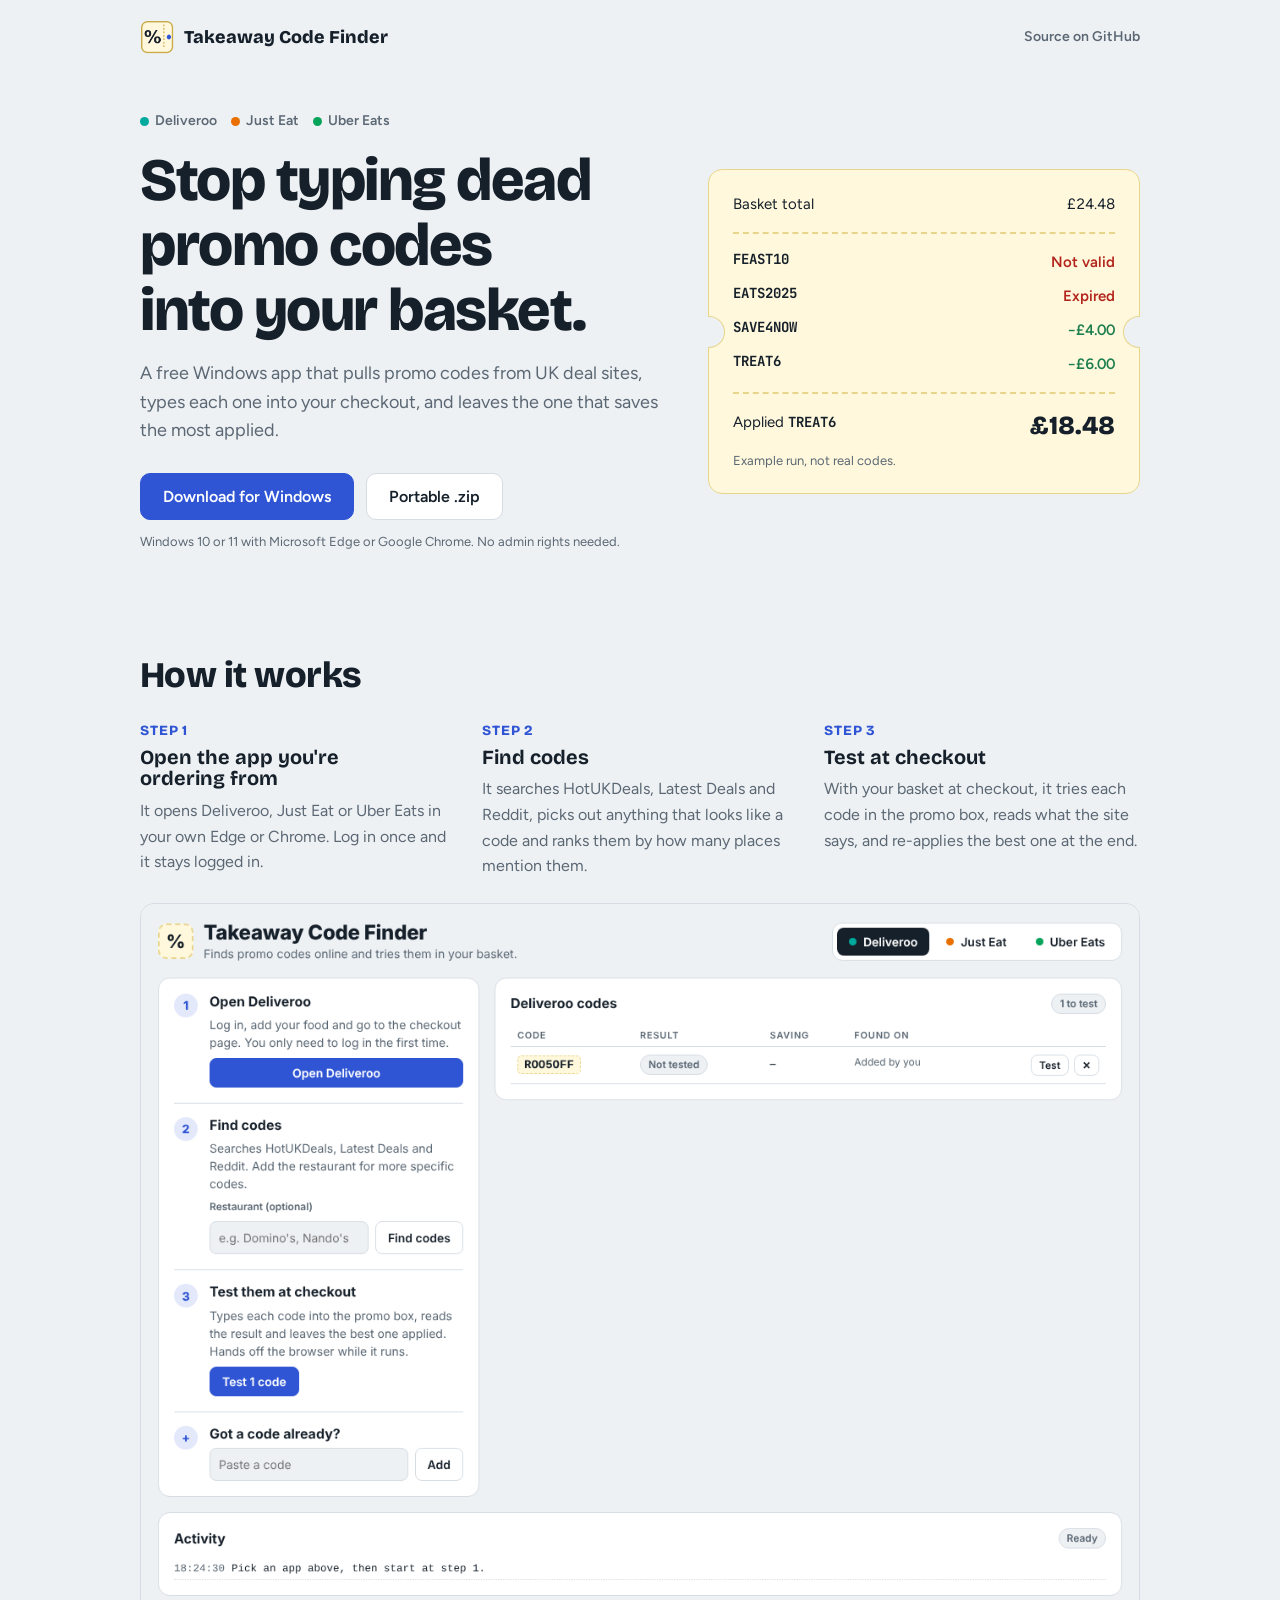
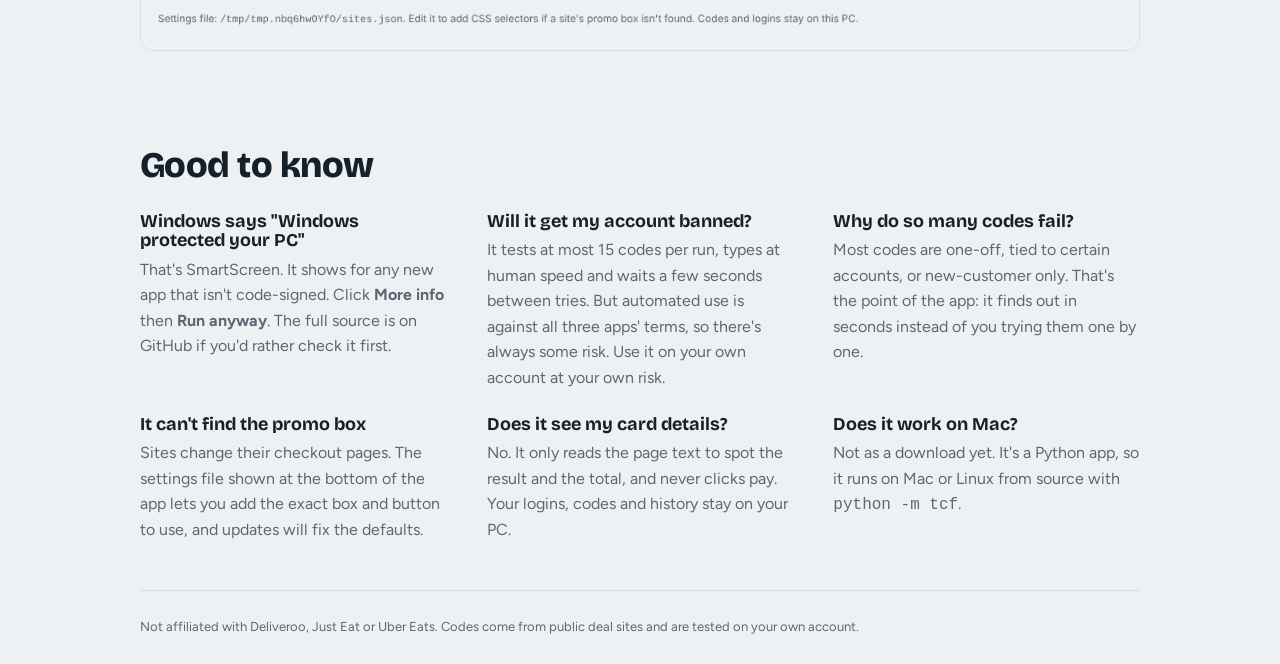
==== site/index.html @ 710a7b52 "Takeaway Code Finder: desktop app, tests, Windows packaging and download site Co-Authored-By: Claude" ====
<!doctype html>
<html lang="en-GB">
<head>
<meta charset="utf-8">
<meta name="viewport" content="width=device-width, initial-scale=1">
<title>Takeaway Code Finder</title>
<meta name="description" content="Free Windows app that finds Deliveroo, Just Eat and Uber Eats promo codes and tests them in your basket for you.">
<link rel="icon" href="icon.png">
<link rel="preconnect" href="https://fonts.googleapis.com">
<link rel="preconnect" href="https://fonts.gstatic.com" crossorigin>
<link rel="stylesheet" href="https://fonts.googleapis.com/css2?family=Bricolage+Grotesque:opsz,wght@12..96,600;12..96,800&family=Figtree:wght@400;500;600&family=JetBrains+Mono:wght@700&display=swap">
<style>
/* Layout: hero with download, the app screenshot as a "receipt", three steps, then FAQ. */
:root{
  --bg:#EEF1F4; --panel:#FFFFFF; --ink:#16202A; --muted:#5B6874; --line:#D5DCE3;
  --accent:#2F55D4; --accent-ink:#FFFFFF; --stub:#FFF8DC; --stub-edge:#E8D58C;
  --roo:#00A99D; --je:#E86F00; --ue:#06A35A; --good:#1D7F4E; --bad:#B3261E;
  --f-display:"Bricolage Grotesque",system-ui,sans-serif;
  --f-body:"Figtree",system-ui,-apple-system,"Segoe UI",sans-serif;
  --f-mono:"JetBrains Mono",Consolas,ui-monospace,monospace;
}
@media (prefers-color-scheme: dark){:root{
  --bg:#0F151B; --panel:#18212A; --ink:#E7EDF2; --muted:#9AA8B5; --line:#2C3843;
  --accent:#7F9CFF; --accent-ink:#0F151B; --stub:#2A2716; --stub-edge:#5A4F22;
  --roo:#2FD6C8; --je:#FF9A3D; --ue:#3DDC8F; --good:#5FD39A; --bad:#FF8C83; color-scheme:dark}}
*{box-sizing:border-box}
body{margin:0;background:var(--bg);color:var(--ink);font:16px/1.6 var(--f-body)}
.wrap{max-width:1040px;margin:0 auto;padding-inline:20px}
h1,h2,h3{font-family:var(--f-display);line-height:1.08;margin:0;text-wrap:balance}
p{margin:0}
nav{display:flex;align-items:center;justify-content:space-between;padding-block:20px}
.brand{display:flex;align-items:center;gap:10px;font:800 18px var(--f-display)}
.brand img{width:34px;height:34px}
nav a{color:var(--muted);text-decoration:none;font-weight:600;font-size:14px}
.hero{display:grid;grid-template-columns:1.1fr .9fr;gap:40px;align-items:center;padding-block:36px 56px}
@media (max-width:820px){.hero{grid-template-columns:1fr}}
.apps{display:flex;gap:14px;flex-wrap:wrap;font-weight:600;font-size:14px;color:var(--muted);margin-bottom:16px}
.apps span{display:flex;align-items:center;gap:6px}
.dot{width:9px;height:9px;border-radius:50%}
h1{font-size:clamp(36px,6vw,60px);font-weight:800;letter-spacing:-.025em}
.lede{font-size:18px;color:var(--muted);max-width:52ch;margin-top:16px}
.cta{display:flex;gap:12px;flex-wrap:wrap;margin-top:28px;align-items:center}
.btn{display:inline-flex;align-items:center;gap:10px;font:600 16px var(--f-body);padding:13px 22px;border-radius:10px;text-decoration:none;border:1px solid var(--line);color:var(--ink);background:var(--panel)}
.btn.primary{background:var(--accent);border-color:var(--accent);color:var(--accent-ink)}
.btn:focus-visible{outline:2px solid var(--accent);outline-offset:3px}
.small{font-size:13px;color:var(--muted)}
.ticket{position:relative;background:var(--stub);border:1px solid var(--stub-edge);border-radius:14px;padding:22px 24px;display:flex;flex-direction:column;gap:10px;font-variant-numeric:tabular-nums}
.ticket::before,.ticket::after{content:"";position:absolute;left:-1px;width:16px;height:30px;background:var(--bg);border:1px solid var(--stub-edge);border-left:0;border-radius:0 30px 30px 0;top:calc(50% - 15px)}
.ticket::after{left:auto;right:-1px;border:1px solid var(--stub-edge);border-right:0;border-radius:30px 0 0 30px}
.line{display:flex;justify-content:space-between;gap:12px;font-size:15px}
.line code{font:700 14px var(--f-mono)}
.ok{color:var(--good);font-weight:600} .no{color:var(--bad);font-weight:600}
.rule{border-top:2px dashed var(--stub-edge);margin-block:6px}
.big{font:800 26px var(--f-display)}
section{padding-block:48px}
h2{font-size:clamp(26px,4vw,36px);font-weight:800;letter-spacing:-.015em}
.shot{margin-top:24px;border-radius:14px;border:1px solid var(--line);overflow:hidden;background:var(--panel)}
.shot img{display:block;width:100%;height:auto}
.steps{display:grid;grid-template-columns:repeat(auto-fit,minmax(240px,1fr));gap:26px;margin-top:26px}
.step{display:flex;flex-direction:column;gap:8px;min-width:0}
.step b{font:800 14px var(--f-display);color:var(--accent);letter-spacing:.06em;text-transform:uppercase}
.step h3{font-size:20px}
.step p{color:var(--muted)}
.faq{display:grid;grid-template-columns:repeat(auto-fit,minmax(300px,1fr));gap:24px 40px;margin-top:26px}
.faq h3{font-size:18px;margin-bottom:6px}
.faq p{color:var(--muted);max-width:60ch}
footer{border-top:1px solid var(--line);padding-block:26px;color:var(--muted);font-size:13px}
</style>
</head>
<body>
<div class="wrap">
  <nav>
    <div class="brand"><img src="icon.png" alt="">Takeaway Code Finder</div>
    <a href="https://github.com/__REPO__">Source on GitHub</a>
  </nav>

  <header class="hero">
    <div>
      <div class="apps">
        <span><i class="dot" style="background:var(--roo)"></i>Deliveroo</span>
        <span><i class="dot" style="background:var(--je)"></i>Just Eat</span>
        <span><i class="dot" style="background:var(--ue)"></i>Uber Eats</span>
      </div>
      <h1>Stop typing dead promo codes into your basket.</h1>
      <p class="lede">A free Windows app that pulls promo codes from UK deal sites, types each one into your checkout, and leaves the one that saves the most applied.</p>
      <div class="cta">
        <a class="btn primary" href="https://github.com/__REPO__/releases/latest/download/TakeawayCodeFinder-Setup.exe">Download for Windows</a>
        <a class="btn" href="https://github.com/__REPO__/releases/latest/download/TakeawayCodeFinder-portable.zip">Portable .zip</a>
      </div>
      <p class="small" style="margin-top:12px">Windows 10 or 11 with Microsoft Edge or Google Chrome. No admin rights needed.</p>
    </div>
    <div class="ticket" aria-label="Example test run">
      <div class="line"><span>Basket total</span><span>£24.48</span></div>
      <div class="rule"></div>
      <div class="line"><code>FEAST10</code><span class="no">Not valid</span></div>
      <div class="line"><code>EATS2025</code><span class="no">Expired</span></div>
      <div class="line"><code>SAVE4NOW</code><span class="ok">−£4.00</span></div>
      <div class="line"><code>TREAT6</code><span class="ok">−£6.00</span></div>
      <div class="rule"></div>
      <div class="line"><span>Applied <code>TREAT6</code></span><span class="big">£18.48</span></div>
      <p class="small">Example run, not real codes.</p>
    </div>
  </header>

  <section>
    <h2>How it works</h2>
    <div class="steps">
      <div class="step"><b>Step 1</b><h3>Open the app you're ordering from</h3><p>It opens Deliveroo, Just Eat or Uber Eats in your own Edge or Chrome. Log in once and it stays logged in.</p></div>
      <div class="step"><b>Step 2</b><h3>Find codes</h3><p>It searches HotUKDeals, Latest Deals and Reddit, picks out anything that looks like a code and ranks them by how many places mention them.</p></div>
      <div class="step"><b>Step 3</b><h3>Test at checkout</h3><p>With your basket at checkout, it tries each code in the promo box, reads what the site says, and re-applies the best one at the end.</p></div>
    </div>
    <div class="shot"><img src="screenshot.png" alt="Takeaway Code Finder window showing the three steps and a list of codes" width="1180" height="882"></div>
  </section>

  <section>
    <h2>Good to know</h2>
    <div class="faq">
      <div><h3>Windows says "Windows protected your PC"</h3><p>That's SmartScreen. It shows for any new app that isn't code-signed. Click <b>More info</b> then <b>Run anyway</b>. The full source is on GitHub if you'd rather check it first.</p></div>
      <div><h3>Will it get my account banned?</h3><p>It tests at most 15 codes per run, types at human speed and waits a few seconds between tries. But automated use is against all three apps' terms, so there's always some risk. Use it on your own account at your own risk.</p></div>
      <div><h3>Why do so many codes fail?</h3><p>Most codes are one-off, tied to certain accounts, or new-customer only. That's the point of the app: it finds out in seconds instead of you trying them one by one.</p></div>
      <div><h3>It can't find the promo box</h3><p>Sites change their checkout pages. The settings file shown at the bottom of the app lets you add the exact box and button to use, and updates will fix the defaults.</p></div>
      <div><h3>Does it see my card details?</h3><p>No. It only reads the page text to spot the result and the total, and never clicks pay. Your logins, codes and history stay on your PC.</p></div>
      <div><h3>Does it work on Mac?</h3><p>Not as a download yet. It's a Python app, so it runs on Mac or Linux from source with <code>python -m tcf</code>.</p></div>
    </div>
  </section>

  <footer>Not affiliated with Deliveroo, Just Eat or Uber Eats. Codes come from public deal sites and are tested on your own account.</footer>
</div>
</body>
</html>
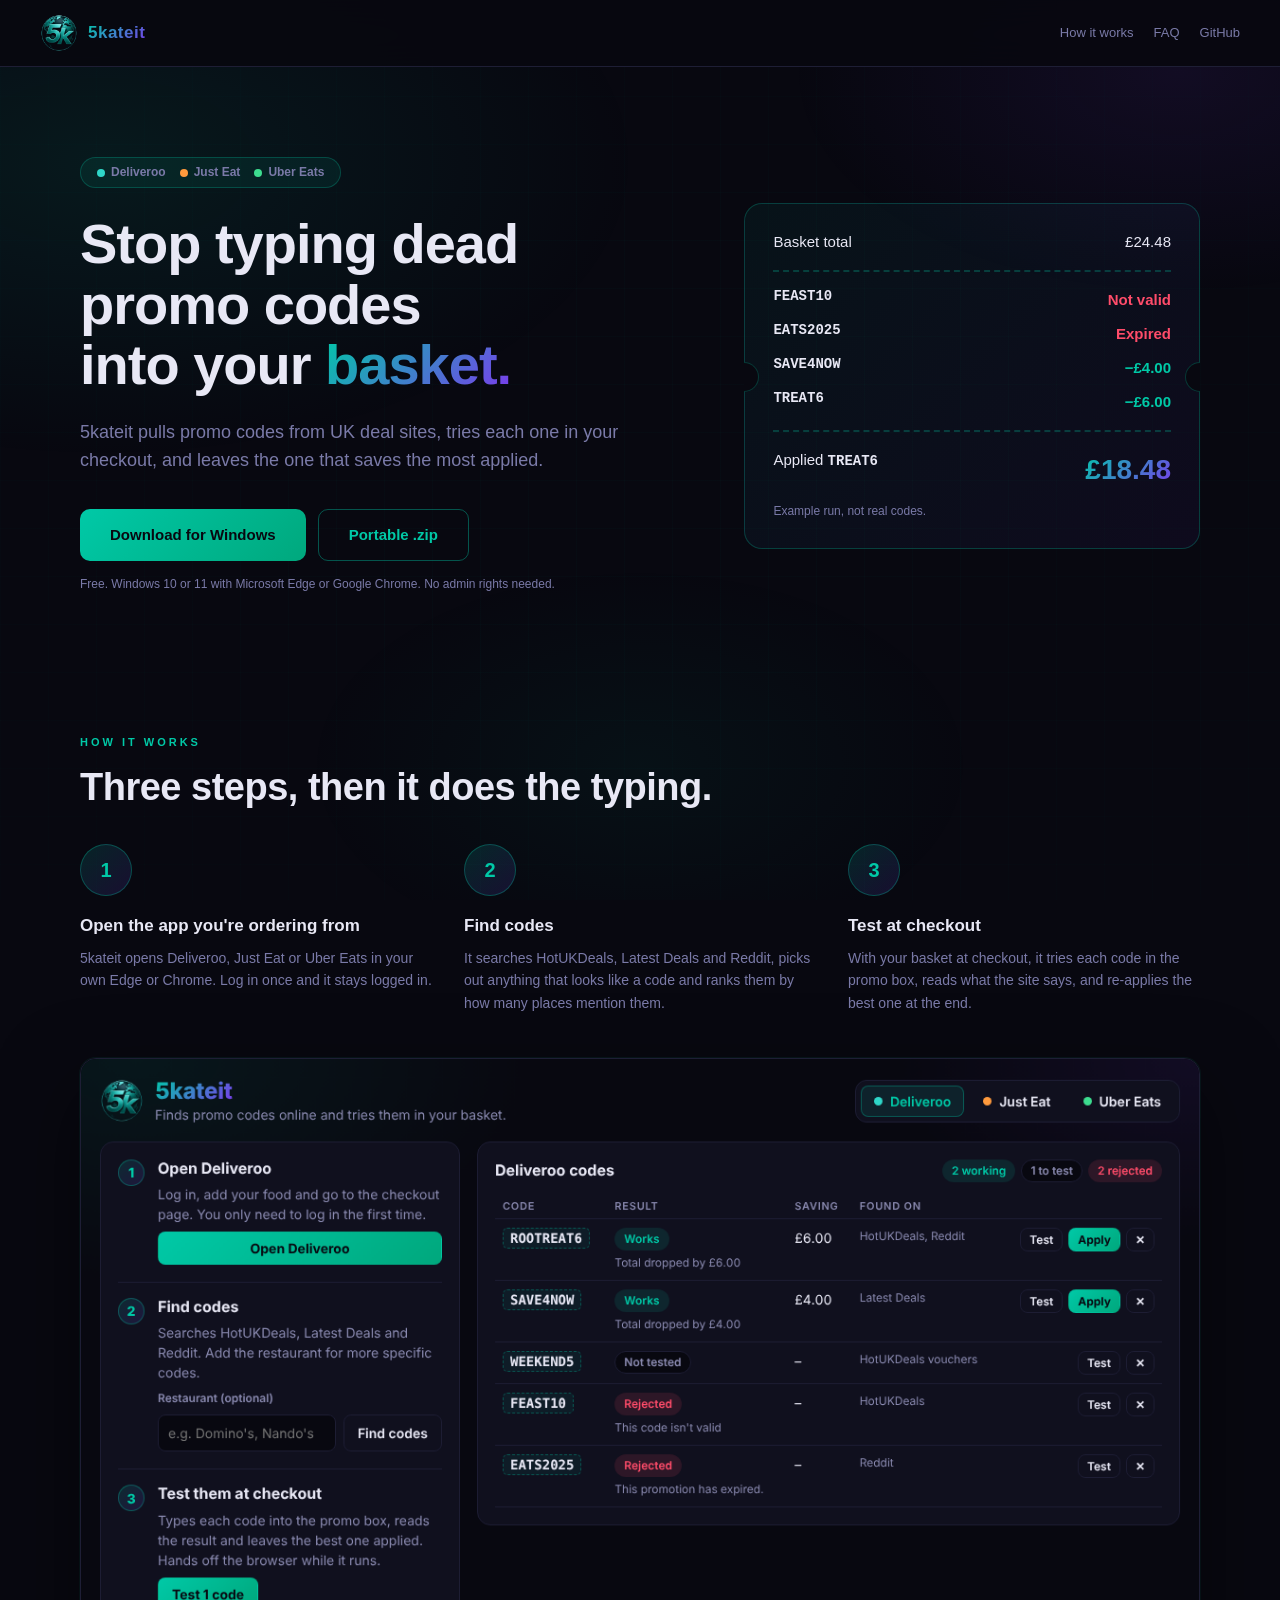
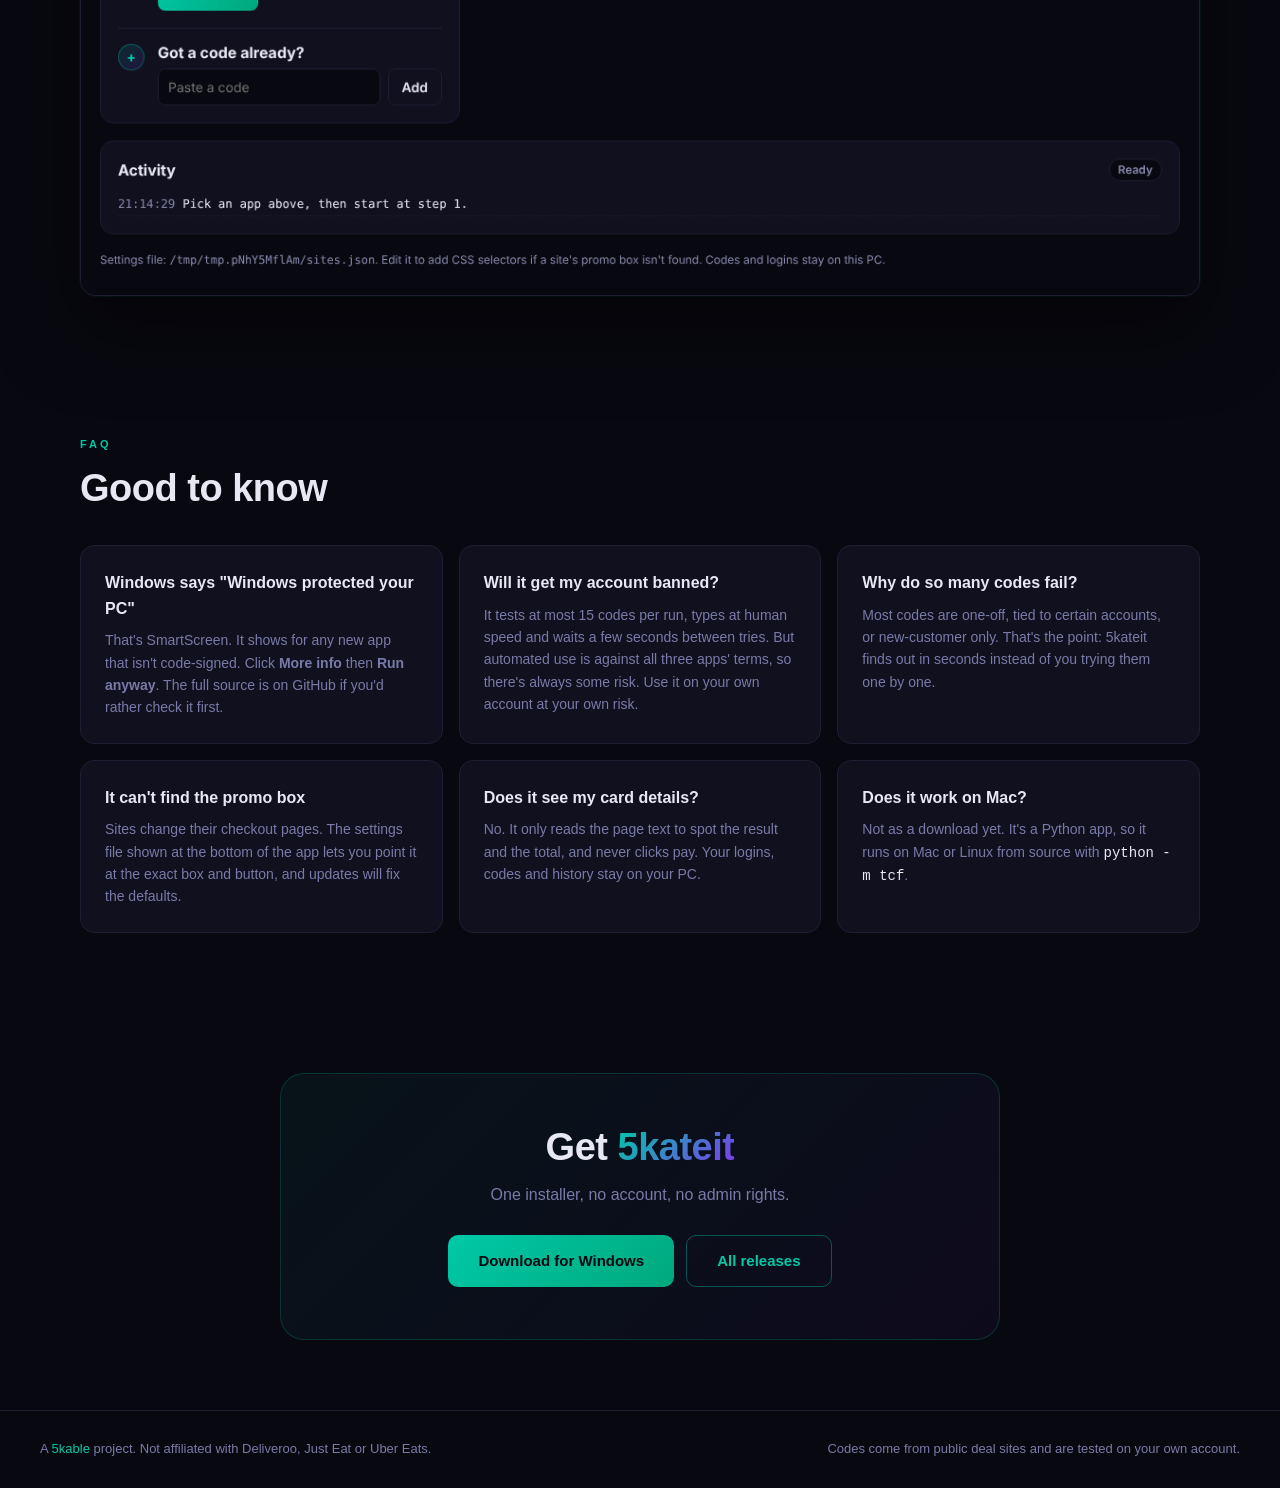
==== commit e4914664: "Rebrand to 5kateit with 5kable branding Rename the app, installer, release files and data folder to " ====
--- a/site/index.html
+++ b/site/index.html
@@ -1,130 +1,188 @@
-<!doctype html>
+<!DOCTYPE html>
 <html lang="en-GB">
 <head>
-<meta charset="utf-8">
-<meta name="viewport" content="width=device-width, initial-scale=1">
-<title>Takeaway Code Finder</title>
-<meta name="description" content="Free Windows app that finds Deliveroo, Just Eat and Uber Eats promo codes and tests them in your basket for you.">
-<link rel="icon" href="icon.png">
-<link rel="preconnect" href="https://fonts.googleapis.com">
-<link rel="preconnect" href="https://fonts.gstatic.com" crossorigin>
-<link rel="stylesheet" href="https://fonts.googleapis.com/css2?family=Bricolage+Grotesque:opsz,wght@12..96,600;12..96,800&family=Figtree:wght@400;500;600&family=JetBrains+Mono:wght@700&display=swap">
+<meta charset="UTF-8">
+<meta name="viewport" content="width=device-width, initial-scale=1.0">
+<title>5kateit</title>
+<meta name="description" content="5kateit: free Windows app that finds Deliveroo, Just Eat and Uber Eats promo codes and tests them in your basket for you.">
+<meta property="og:title" content="5kateit">
+<meta property="og:description" content="Finds Deliveroo, Just Eat and Uber Eats promo codes and tests them at checkout for you.">
+<meta property="og:image" content="apple-touch-icon.png">
+<link rel="icon" type="image/png" sizes="32x32" href="favicon-32x32.png">
+<link rel="apple-touch-icon" href="apple-touch-icon.png">
 <style>
-/* Layout: hero with download, the app screenshot as a "receipt", three steps, then FAQ. */
-:root{
-  --bg:#EEF1F4; --panel:#FFFFFF; --ink:#16202A; --muted:#5B6874; --line:#D5DCE3;
-  --accent:#2F55D4; --accent-ink:#FFFFFF; --stub:#FFF8DC; --stub-edge:#E8D58C;
-  --roo:#00A99D; --je:#E86F00; --ue:#06A35A; --good:#1D7F4E; --bad:#B3261E;
-  --f-display:"Bricolage Grotesque",system-ui,sans-serif;
-  --f-body:"Figtree",system-ui,-apple-system,"Segoe UI",sans-serif;
-  --f-mono:"JetBrains Mono",Consolas,ui-monospace,monospace;
+/* 5kable brand tokens, matching 5kable.net */
+:root {
+  --bg:#080810; --bg2:#0d0d18; --card:#10101e; --card2:#14142a; --border:#1e1e35;
+  --teal:#00c9a7; --teal2:#00a87d; --purple:#7c3aed;
+  --text:#e8e8f5; --muted:#7a7aa8; --red:#ff4c6a; --gold:#f0a500;
+  --roo:#2FD6C8; --je:#FF9A3D; --ue:#3DDC8F;
+  color-scheme:dark;
 }
-@media (prefers-color-scheme: dark){:root{
-  --bg:#0F151B; --panel:#18212A; --ink:#E7EDF2; --muted:#9AA8B5; --line:#2C3843;
-  --accent:#7F9CFF; --accent-ink:#0F151B; --stub:#2A2716; --stub-edge:#5A4F22;
-  --roo:#2FD6C8; --je:#FF9A3D; --ue:#3DDC8F; --good:#5FD39A; --bad:#FF8C83; color-scheme:dark}}
-*{box-sizing:border-box}
-body{margin:0;background:var(--bg);color:var(--ink);font:16px/1.6 var(--f-body)}
-.wrap{max-width:1040px;margin:0 auto;padding-inline:20px}
-h1,h2,h3{font-family:var(--f-display);line-height:1.08;margin:0;text-wrap:balance}
-p{margin:0}
-nav{display:flex;align-items:center;justify-content:space-between;padding-block:20px}
-.brand{display:flex;align-items:center;gap:10px;font:800 18px var(--f-display)}
-.brand img{width:34px;height:34px}
-nav a{color:var(--muted);text-decoration:none;font-weight:600;font-size:14px}
-.hero{display:grid;grid-template-columns:1.1fr .9fr;gap:40px;align-items:center;padding-block:36px 56px}
-@media (max-width:820px){.hero{grid-template-columns:1fr}}
-.apps{display:flex;gap:14px;flex-wrap:wrap;font-weight:600;font-size:14px;color:var(--muted);margin-bottom:16px}
-.apps span{display:flex;align-items:center;gap:6px}
-.dot{width:9px;height:9px;border-radius:50%}
-h1{font-size:clamp(36px,6vw,60px);font-weight:800;letter-spacing:-.025em}
-.lede{font-size:18px;color:var(--muted);max-width:52ch;margin-top:16px}
-.cta{display:flex;gap:12px;flex-wrap:wrap;margin-top:28px;align-items:center}
-.btn{display:inline-flex;align-items:center;gap:10px;font:600 16px var(--f-body);padding:13px 22px;border-radius:10px;text-decoration:none;border:1px solid var(--line);color:var(--ink);background:var(--panel)}
-.btn.primary{background:var(--accent);border-color:var(--accent);color:var(--accent-ink)}
-.btn:focus-visible{outline:2px solid var(--accent);outline-offset:3px}
-.small{font-size:13px;color:var(--muted)}
-.ticket{position:relative;background:var(--stub);border:1px solid var(--stub-edge);border-radius:14px;padding:22px 24px;display:flex;flex-direction:column;gap:10px;font-variant-numeric:tabular-nums}
-.ticket::before,.ticket::after{content:"";position:absolute;left:-1px;width:16px;height:30px;background:var(--bg);border:1px solid var(--stub-edge);border-left:0;border-radius:0 30px 30px 0;top:calc(50% - 15px)}
-.ticket::after{left:auto;right:-1px;border:1px solid var(--stub-edge);border-right:0;border-radius:30px 0 0 30px}
-.line{display:flex;justify-content:space-between;gap:12px;font-size:15px}
-.line code{font:700 14px var(--f-mono)}
-.ok{color:var(--good);font-weight:600} .no{color:var(--bad);font-weight:600}
-.rule{border-top:2px dashed var(--stub-edge);margin-block:6px}
-.big{font:800 26px var(--f-display)}
-section{padding-block:48px}
-h2{font-size:clamp(26px,4vw,36px);font-weight:800;letter-spacing:-.015em}
-.shot{margin-top:24px;border-radius:14px;border:1px solid var(--line);overflow:hidden;background:var(--panel)}
-.shot img{display:block;width:100%;height:auto}
-.steps{display:grid;grid-template-columns:repeat(auto-fit,minmax(240px,1fr));gap:26px;margin-top:26px}
-.step{display:flex;flex-direction:column;gap:8px;min-width:0}
-.step b{font:800 14px var(--f-display);color:var(--accent);letter-spacing:.06em;text-transform:uppercase}
-.step h3{font-size:20px}
-.step p{color:var(--muted)}
-.faq{display:grid;grid-template-columns:repeat(auto-fit,minmax(300px,1fr));gap:24px 40px;margin-top:26px}
-.faq h3{font-size:18px;margin-bottom:6px}
-.faq p{color:var(--muted);max-width:60ch}
-footer{border-top:1px solid var(--line);padding-block:26px;color:var(--muted);font-size:13px}
+* { box-sizing:border-box; margin:0; padding:0; }
+body { background:var(--bg); color:var(--text); font-family:'Segoe UI',Arial,sans-serif; line-height:1.6; overflow-x:hidden; }
+body::before {
+  content:''; position:fixed; inset:0; pointer-events:none; z-index:0;
+  background:
+    radial-gradient(ellipse 70% 55% at 8% 18%, rgba(0,201,167,0.09) 0%, transparent 60%),
+    radial-gradient(ellipse 55% 45% at 92% 8%, rgba(124,58,237,0.09) 0%, transparent 55%),
+    radial-gradient(ellipse 45% 38% at 50% 85%, rgba(0,168,125,0.06) 0%, transparent 58%);
+}
+body::after {
+  content:''; position:fixed; inset:0; pointer-events:none; z-index:0;
+  background-image:linear-gradient(rgba(0,201,167,0.025) 1px, transparent 1px), linear-gradient(90deg, rgba(0,201,167,0.025) 1px, transparent 1px);
+  background-size:48px 48px;
+  mask-image:radial-gradient(ellipse 110% 110% at 50% 50%, black 20%, transparent 100%);
+}
+.grad { background:linear-gradient(135deg,#00c9a7,#7c3aed); -webkit-background-clip:text; background-clip:text; -webkit-text-fill-color:transparent; }
+
+nav { display:flex; align-items:center; justify-content:space-between; gap:16px; padding:14px 40px; border-bottom:1px solid var(--border); position:sticky; top:0; z-index:100; background:rgba(8,8,16,0.92); backdrop-filter:blur(20px); }
+.nav-logo { display:flex; align-items:center; gap:10px; color:var(--text); font-size:17px; font-weight:700; letter-spacing:0.5px; text-decoration:none; }
+.nav-logo img { width:38px; height:38px; object-fit:contain; }
+.nav-links { display:flex; gap:20px; align-items:center; }
+.nav-links a { color:var(--muted); text-decoration:none; font-size:13px; font-weight:500; transition:color .2s; }
+.nav-links a:hover { color:var(--text); }
+
+.btn { display:inline-flex; align-items:center; gap:10px; padding:13px 30px; border-radius:10px; font-size:15px; font-weight:700; text-decoration:none; transition:all .2s; }
+.btn-primary { background:linear-gradient(135deg,#00c9a7,#00a87d); color:#080810; }
+.btn-primary:hover { transform:translateY(-2px); box-shadow:0 12px 32px rgba(0,201,167,0.35); }
+.btn-outline { background:transparent; border:1px solid rgba(0,201,167,0.4); color:var(--teal); }
+.btn-outline:hover { background:var(--teal); color:#080810; }
+a:focus-visible { outline:2px solid var(--teal); outline-offset:3px; }
+
+.hero { display:grid; grid-template-columns:1.15fr .85fr; gap:48px; align-items:center; max-width:1200px; margin:0 auto; padding:90px 40px 70px; position:relative; z-index:1; }
+.hero-badge { display:inline-flex; align-items:center; gap:14px; flex-wrap:wrap; background:rgba(0,201,167,0.08); border:1px solid rgba(0,201,167,0.25); padding:5px 16px; border-radius:20px; font-size:12px; font-weight:600; color:var(--muted); margin-bottom:26px; }
+.hero-badge span { display:inline-flex; align-items:center; gap:6px; }
+.dot { width:8px; height:8px; border-radius:50%; display:inline-block; }
+.hero h1 { font-size:56px; font-weight:800; line-height:1.08; letter-spacing:-1px; margin-bottom:22px; text-wrap:balance; }
+.hero p.lede { font-size:18px; color:var(--muted); max-width:560px; margin-bottom:34px; }
+.hero-btns { display:flex; gap:12px; flex-wrap:wrap; }
+.note { font-size:12px; color:var(--muted); margin-top:14px; }
+
+.receipt { background:linear-gradient(135deg,rgba(0,201,167,0.06),rgba(124,58,237,0.06)); border:1px solid rgba(0,201,167,0.25); border-radius:18px; padding:26px 28px; display:flex; flex-direction:column; gap:10px; font-variant-numeric:tabular-nums; position:relative; }
+.receipt::before, .receipt::after { content:''; position:absolute; top:calc(50% - 14px); width:14px; height:28px; background:var(--bg); border:1px solid rgba(0,201,167,0.25); }
+.receipt::before { left:-1px; border-left:0; border-radius:0 28px 28px 0; }
+.receipt::after { right:-1px; border-right:0; border-radius:28px 0 0 28px; }
+.r-line { display:flex; justify-content:space-between; gap:12px; font-size:15px; }
+.r-line code { font:700 14px Consolas,'Cascadia Mono',monospace; color:var(--text); }
+.ok { color:var(--teal); font-weight:700; } .no { color:var(--red); font-weight:600; }
+.r-rule { border-top:2px dashed rgba(0,201,167,0.25); margin:6px 0; }
+.r-total { font-size:28px; font-weight:800; }
+.r-caption { font-size:12px; color:var(--muted); }
+
+.section { max-width:1200px; margin:0 auto; padding:70px 40px; position:relative; z-index:1; }
+.section-label { color:var(--teal); font-size:11px; font-weight:700; letter-spacing:3px; text-transform:uppercase; margin-bottom:14px; display:block; }
+.section h2 { font-size:38px; font-weight:800; letter-spacing:-0.5px; line-height:1.15; margin-bottom:34px; }
+.steps { display:grid; grid-template-columns:repeat(auto-fit,minmax(240px,1fr)); gap:32px; }
+.step-num { width:52px; height:52px; border-radius:50%; background:linear-gradient(135deg,rgba(0,201,167,0.15),rgba(124,58,237,0.15)); border:1px solid rgba(0,201,167,0.3); display:flex; align-items:center; justify-content:center; font-size:20px; font-weight:800; color:var(--teal); margin-bottom:16px; }
+.step h3 { font-size:17px; font-weight:700; margin-bottom:8px; }
+.step p { font-size:14px; color:var(--muted); }
+.shot { margin-top:44px; border-radius:16px; border:1px solid var(--border); overflow:hidden; box-shadow:0 30px 80px rgba(0,0,0,0.5), 0 0 0 1px rgba(0,201,167,0.08); }
+.shot img { display:block; width:100%; height:auto; }
+
+.faq { display:grid; grid-template-columns:repeat(auto-fit,minmax(320px,1fr)); gap:16px; }
+.faq-item { background:var(--card); border:1px solid var(--border); border-radius:14px; padding:24px; transition:border-color .2s; }
+.faq-item:hover { border-color:rgba(0,201,167,0.3); }
+.faq-item h3 { font-size:16px; font-weight:700; margin-bottom:8px; }
+.faq-item p { font-size:14px; color:var(--muted); }
+.faq-item code { font-family:Consolas,monospace; color:var(--text); }
+
+.download-box { background:linear-gradient(135deg,rgba(0,201,167,0.06),rgba(124,58,237,0.06)); border:1px solid rgba(0,201,167,0.2); border-radius:24px; padding:52px 40px; max-width:720px; margin:0 auto; text-align:center; }
+.download-box h2 { margin-bottom:12px; }
+.download-box p { color:var(--muted); margin-bottom:28px; }
+.download-box .hero-btns { justify-content:center; }
+
+footer { border-top:1px solid var(--border); padding:28px 40px; color:var(--muted); font-size:13px; position:relative; z-index:1; display:flex; justify-content:space-between; gap:16px; flex-wrap:wrap; }
+footer a { color:var(--teal); text-decoration:none; }
+
+@media (max-width:860px) {
+  nav { padding:12px 16px; }
+  .hero { grid-template-columns:1fr; padding:56px 16px 40px; gap:36px; }
+  .hero h1 { font-size:40px; }
+  .section { padding:50px 16px; }
+  .section h2 { font-size:30px; }
+  .download-box { padding:36px 20px; }
+  footer { padding:24px 16px; }
+}
+@media (prefers-reduced-motion:reduce) { * { transition:none !important; } }
 </style>
 </head>
 <body>
-<div class="wrap">
-  <nav>
-    <div class="brand"><img src="icon.png" alt="">Takeaway Code Finder</div>
-    <a href="https://github.com/__REPO__">Source on GitHub</a>
-  </nav>
+<nav>
+  <a class="nav-logo" href="./"><img src="logo.png" alt=""><span class="grad">5kateit</span></a>
+  <div class="nav-links">
+    <a href="#how">How it works</a>
+    <a href="#faq">FAQ</a>
+    <a href="https://github.com/__REPO__">GitHub</a>
+  </div>
+</nav>
 
-  <header class="hero">
-    <div>
-      <div class="apps">
-        <span><i class="dot" style="background:var(--roo)"></i>Deliveroo</span>
-        <span><i class="dot" style="background:var(--je)"></i>Just Eat</span>
-        <span><i class="dot" style="background:var(--ue)"></i>Uber Eats</span>
-      </div>
-      <h1>Stop typing dead promo codes into your basket.</h1>
-      <p class="lede">A free Windows app that pulls promo codes from UK deal sites, types each one into your checkout, and leaves the one that saves the most applied.</p>
-      <div class="cta">
-        <a class="btn primary" href="https://github.com/__REPO__/releases/latest/download/TakeawayCodeFinder-Setup.exe">Download for Windows</a>
-        <a class="btn" href="https://github.com/__REPO__/releases/latest/download/TakeawayCodeFinder-portable.zip">Portable .zip</a>
-      </div>
-      <p class="small" style="margin-top:12px">Windows 10 or 11 with Microsoft Edge or Google Chrome. No admin rights needed.</p>
+<header class="hero">
+  <div>
+    <div class="hero-badge">
+      <span><i class="dot" style="background:var(--roo)"></i>Deliveroo</span>
+      <span><i class="dot" style="background:var(--je)"></i>Just Eat</span>
+      <span><i class="dot" style="background:var(--ue)"></i>Uber Eats</span>
     </div>
-    <div class="ticket" aria-label="Example test run">
-      <div class="line"><span>Basket total</span><span>£24.48</span></div>
-      <div class="rule"></div>
-      <div class="line"><code>FEAST10</code><span class="no">Not valid</span></div>
-      <div class="line"><code>EATS2025</code><span class="no">Expired</span></div>
-      <div class="line"><code>SAVE4NOW</code><span class="ok">−£4.00</span></div>
-      <div class="line"><code>TREAT6</code><span class="ok">−£6.00</span></div>
-      <div class="rule"></div>
-      <div class="line"><span>Applied <code>TREAT6</code></span><span class="big">£18.48</span></div>
-      <p class="small">Example run, not real codes.</p>
+    <h1>Stop typing dead promo codes into your <span class="grad">basket.</span></h1>
+    <p class="lede">5kateit pulls promo codes from UK deal sites, tries each one in your checkout, and leaves the one that saves the most applied.</p>
+    <div class="hero-btns">
+      <a class="btn btn-primary" href="https://github.com/__REPO__/releases/latest/download/5kateit-Setup.exe">Download for Windows</a>
+      <a class="btn btn-outline" href="https://github.com/__REPO__/releases/latest/download/5kateit-portable.zip">Portable .zip</a>
     </div>
-  </header>
+    <p class="note">Free. Windows 10 or 11 with Microsoft Edge or Google Chrome. No admin rights needed.</p>
+  </div>
+  <div class="receipt" aria-label="Example test run">
+    <div class="r-line"><span>Basket total</span><span>£24.48</span></div>
+    <div class="r-rule"></div>
+    <div class="r-line"><code>FEAST10</code><span class="no">Not valid</span></div>
+    <div class="r-line"><code>EATS2025</code><span class="no">Expired</span></div>
+    <div class="r-line"><code>SAVE4NOW</code><span class="ok">−£4.00</span></div>
+    <div class="r-line"><code>TREAT6</code><span class="ok">−£6.00</span></div>
+    <div class="r-rule"></div>
+    <div class="r-line"><span>Applied <code>TREAT6</code></span><span class="r-total grad">£18.48</span></div>
+    <p class="r-caption">Example run, not real codes.</p>
+  </div>
+</header>
 
-  <section>
-    <h2>How it works</h2>
-    <div class="steps">
-      <div class="step"><b>Step 1</b><h3>Open the app you're ordering from</h3><p>It opens Deliveroo, Just Eat or Uber Eats in your own Edge or Chrome. Log in once and it stays logged in.</p></div>
-      <div class="step"><b>Step 2</b><h3>Find codes</h3><p>It searches HotUKDeals, Latest Deals and Reddit, picks out anything that looks like a code and ranks them by how many places mention them.</p></div>
-      <div class="step"><b>Step 3</b><h3>Test at checkout</h3><p>With your basket at checkout, it tries each code in the promo box, reads what the site says, and re-applies the best one at the end.</p></div>
+<section class="section" id="how">
+  <span class="section-label">How it works</span>
+  <h2>Three steps, then it does the typing.</h2>
+  <div class="steps">
+    <div class="step"><div class="step-num">1</div><h3>Open the app you're ordering from</h3><p>5kateit opens Deliveroo, Just Eat or Uber Eats in your own Edge or Chrome. Log in once and it stays logged in.</p></div>
+    <div class="step"><div class="step-num">2</div><h3>Find codes</h3><p>It searches HotUKDeals, Latest Deals and Reddit, picks out anything that looks like a code and ranks them by how many places mention them.</p></div>
+    <div class="step"><div class="step-num">3</div><h3>Test at checkout</h3><p>With your basket at checkout, it tries each code in the promo box, reads what the site says, and re-applies the best one at the end.</p></div>
+  </div>
+  <div class="shot"><img src="screenshot.png" alt="5kateit window showing the three steps and a list of codes" width="1180" height="882"></div>
+</section>
+
+<section class="section" id="faq">
+  <span class="section-label">FAQ</span>
+  <h2>Good to know</h2>
+  <div class="faq">
+    <div class="faq-item"><h3>Windows says "Windows protected your PC"</h3><p>That's SmartScreen. It shows for any new app that isn't code-signed. Click <b>More info</b> then <b>Run anyway</b>. The full source is on GitHub if you'd rather check it first.</p></div>
+    <div class="faq-item"><h3>Will it get my account banned?</h3><p>It tests at most 15 codes per run, types at human speed and waits a few seconds between tries. But automated use is against all three apps' terms, so there's always some risk. Use it on your own account at your own risk.</p></div>
+    <div class="faq-item"><h3>Why do so many codes fail?</h3><p>Most codes are one-off, tied to certain accounts, or new-customer only. That's the point: 5kateit finds out in seconds instead of you trying them one by one.</p></div>
+    <div class="faq-item"><h3>It can't find the promo box</h3><p>Sites change their checkout pages. The settings file shown at the bottom of the app lets you point it at the exact box and button, and updates will fix the defaults.</p></div>
+    <div class="faq-item"><h3>Does it see my card details?</h3><p>No. It only reads the page text to spot the result and the total, and never clicks pay. Your logins, codes and history stay on your PC.</p></div>
+    <div class="faq-item"><h3>Does it work on Mac?</h3><p>Not as a download yet. It's a Python app, so it runs on Mac or Linux from source with <code>python -m tcf</code>.</p></div>
+  </div>
+</section>
+
+<section class="section">
+  <div class="download-box">
+    <h2>Get <span class="grad">5kateit</span></h2>
+    <p>One installer, no account, no admin rights.</p>
+    <div class="hero-btns">
+      <a class="btn btn-primary" href="https://github.com/__REPO__/releases/latest/download/5kateit-Setup.exe">Download for Windows</a>
+      <a class="btn btn-outline" href="https://github.com/__REPO__/releases/latest">All releases</a>
     </div>
-    <div class="shot"><img src="screenshot.png" alt="Takeaway Code Finder window showing the three steps and a list of codes" width="1180" height="882"></div>
-  </section>
+  </div>
+</section>
 
-  <section>
-    <h2>Good to know</h2>
-    <div class="faq">
-      <div><h3>Windows says "Windows protected your PC"</h3><p>That's SmartScreen. It shows for any new app that isn't code-signed. Click <b>More info</b> then <b>Run anyway</b>. The full source is on GitHub if you'd rather check it first.</p></div>
-      <div><h3>Will it get my account banned?</h3><p>It tests at most 15 codes per run, types at human speed and waits a few seconds between tries. But automated use is against all three apps' terms, so there's always some risk. Use it on your own account at your own risk.</p></div>
-      <div><h3>Why do so many codes fail?</h3><p>Most codes are one-off, tied to certain accounts, or new-customer only. That's the point of the app: it finds out in seconds instead of you trying them one by one.</p></div>
-      <div><h3>It can't find the promo box</h3><p>Sites change their checkout pages. The settings file shown at the bottom of the app lets you add the exact box and button to use, and updates will fix the defaults.</p></div>
-      <div><h3>Does it see my card details?</h3><p>No. It only reads the page text to spot the result and the total, and never clicks pay. Your logins, codes and history stay on your PC.</p></div>
-      <div><h3>Does it work on Mac?</h3><p>Not as a download yet. It's a Python app, so it runs on Mac or Linux from source with <code>python -m tcf</code>.</p></div>
-    </div>
-  </section>
-
-  <footer>Not affiliated with Deliveroo, Just Eat or Uber Eats. Codes come from public deal sites and are tested on your own account.</footer>
-</div>
+<footer>
+  <span>A <a href="https://5kable.net">5kable</a> project. Not affiliated with Deliveroo, Just Eat or Uber Eats.</span>
+  <span>Codes come from public deal sites and are tested on your own account.</span>
+</footer>
 </body>
 </html>
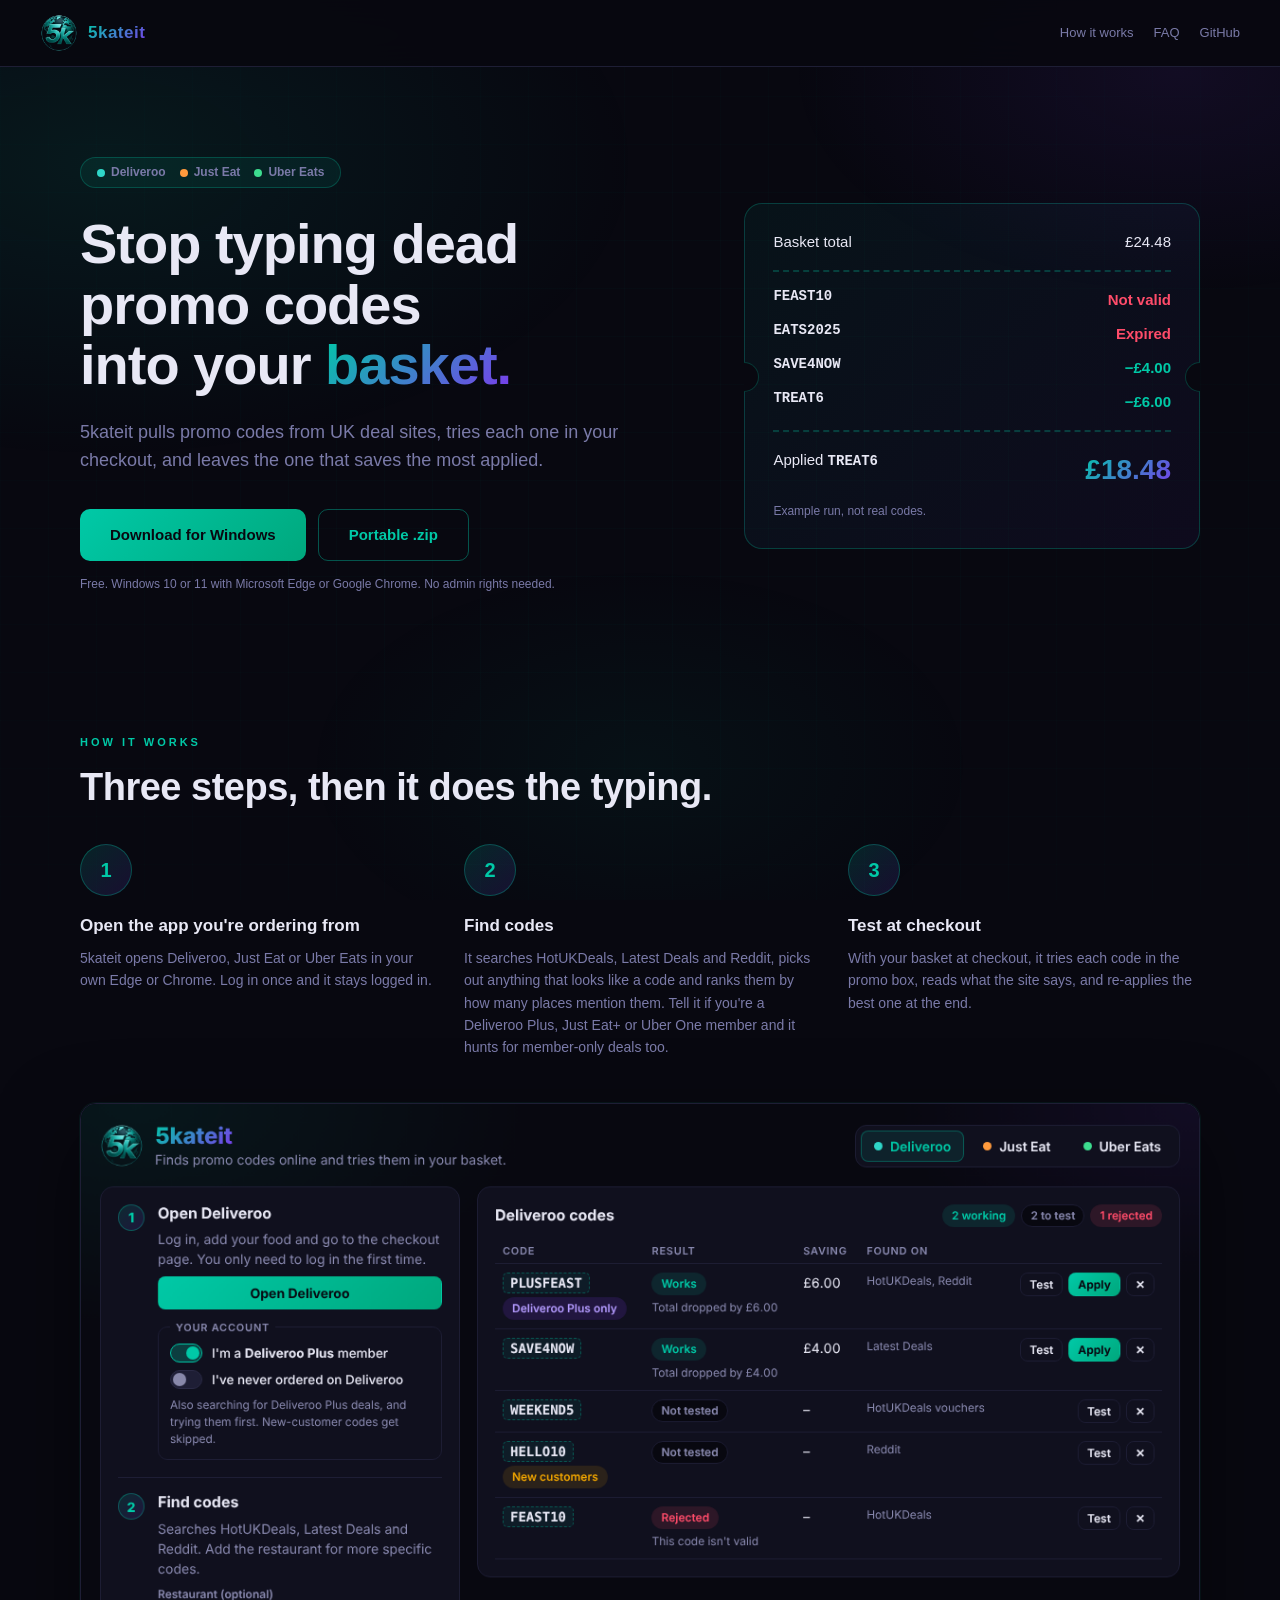
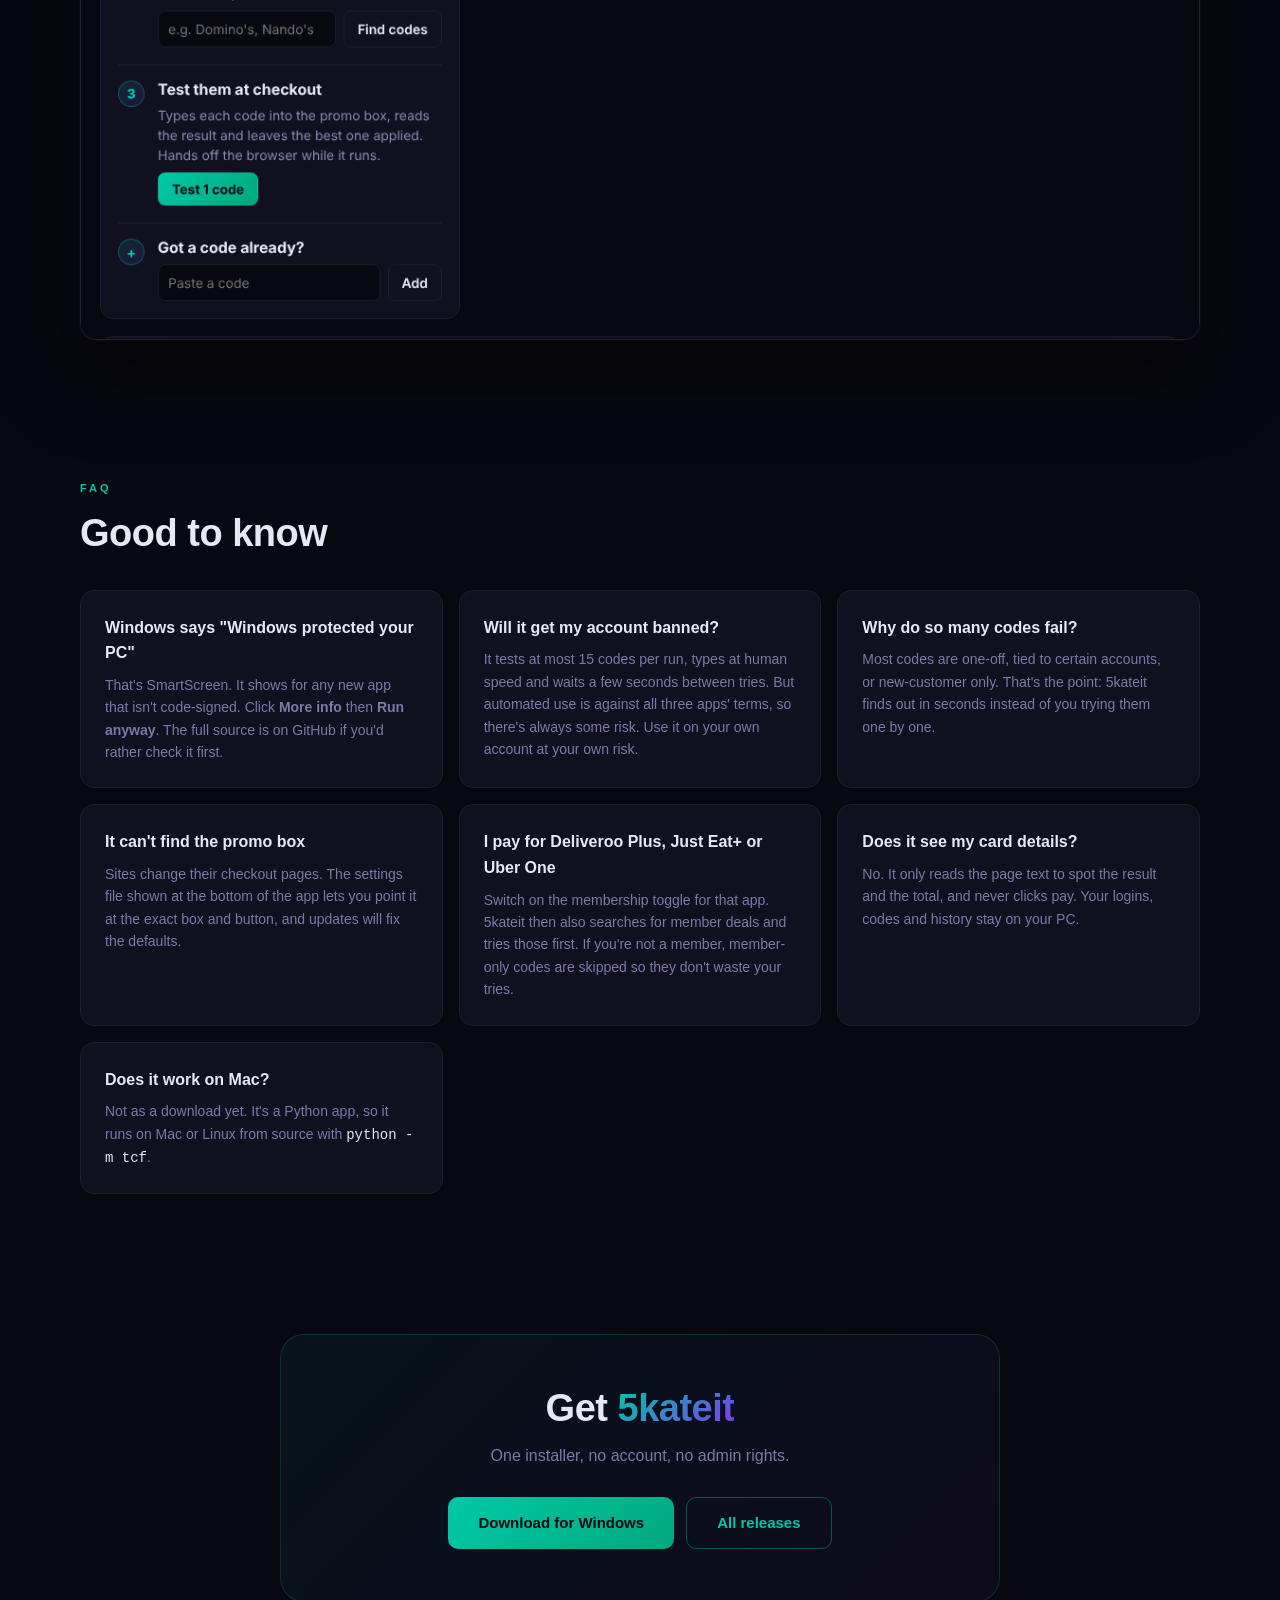
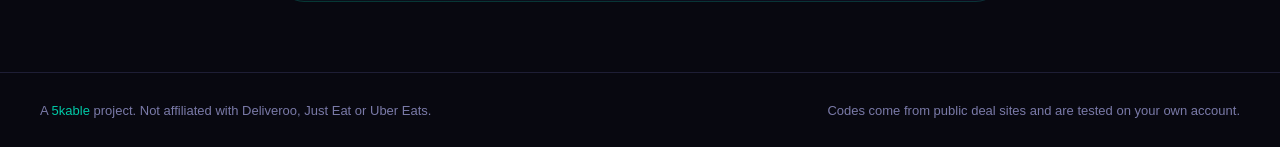
==== commit fe20f94b: "Add Deliveroo Plus, Just Eat+ and Uber One membership support Each app gets 'member' and 'never orde" ====
--- a/site/index.html
+++ b/site/index.html
@@ -150,7 +150,7 @@
   <h2>Three steps, then it does the typing.</h2>
   <div class="steps">
     <div class="step"><div class="step-num">1</div><h3>Open the app you're ordering from</h3><p>5kateit opens Deliveroo, Just Eat or Uber Eats in your own Edge or Chrome. Log in once and it stays logged in.</p></div>
-    <div class="step"><div class="step-num">2</div><h3>Find codes</h3><p>It searches HotUKDeals, Latest Deals and Reddit, picks out anything that looks like a code and ranks them by how many places mention them.</p></div>
+    <div class="step"><div class="step-num">2</div><h3>Find codes</h3><p>It searches HotUKDeals, Latest Deals and Reddit, picks out anything that looks like a code and ranks them by how many places mention them. Tell it if you're a Deliveroo Plus, Just Eat+ or Uber One member and it hunts for member-only deals too.</p></div>
     <div class="step"><div class="step-num">3</div><h3>Test at checkout</h3><p>With your basket at checkout, it tries each code in the promo box, reads what the site says, and re-applies the best one at the end.</p></div>
   </div>
   <div class="shot"><img src="screenshot.png" alt="5kateit window showing the three steps and a list of codes" width="1180" height="882"></div>
@@ -164,6 +164,7 @@
     <div class="faq-item"><h3>Will it get my account banned?</h3><p>It tests at most 15 codes per run, types at human speed and waits a few seconds between tries. But automated use is against all three apps' terms, so there's always some risk. Use it on your own account at your own risk.</p></div>
     <div class="faq-item"><h3>Why do so many codes fail?</h3><p>Most codes are one-off, tied to certain accounts, or new-customer only. That's the point: 5kateit finds out in seconds instead of you trying them one by one.</p></div>
     <div class="faq-item"><h3>It can't find the promo box</h3><p>Sites change their checkout pages. The settings file shown at the bottom of the app lets you point it at the exact box and button, and updates will fix the defaults.</p></div>
+    <div class="faq-item"><h3>I pay for Deliveroo Plus, Just Eat+ or Uber One</h3><p>Switch on the membership toggle for that app. 5kateit then also searches for member deals and tries those first. If you're not a member, member-only codes are skipped so they don't waste your tries.</p></div>
     <div class="faq-item"><h3>Does it see my card details?</h3><p>No. It only reads the page text to spot the result and the total, and never clicks pay. Your logins, codes and history stay on your PC.</p></div>
     <div class="faq-item"><h3>Does it work on Mac?</h3><p>Not as a download yet. It's a Python app, so it runs on Mac or Linux from source with <code>python -m tcf</code>.</p></div>
   </div>
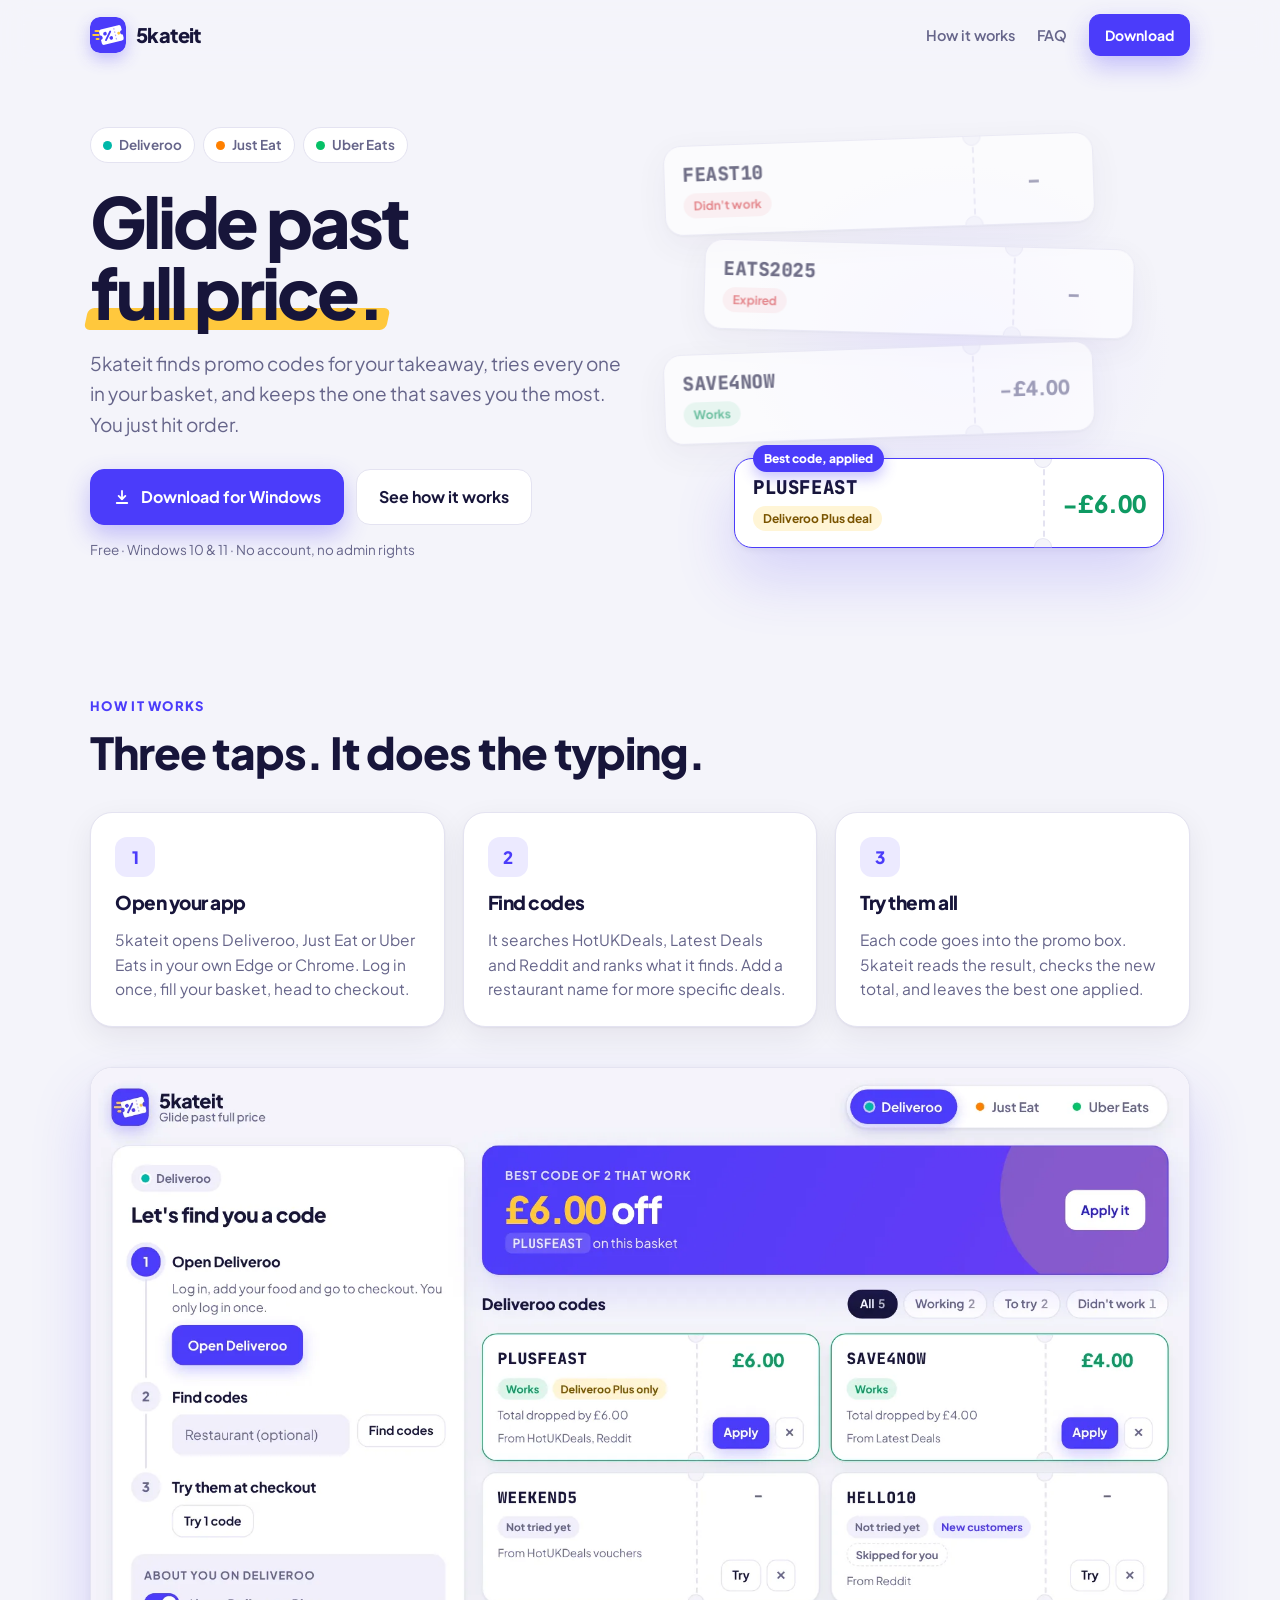
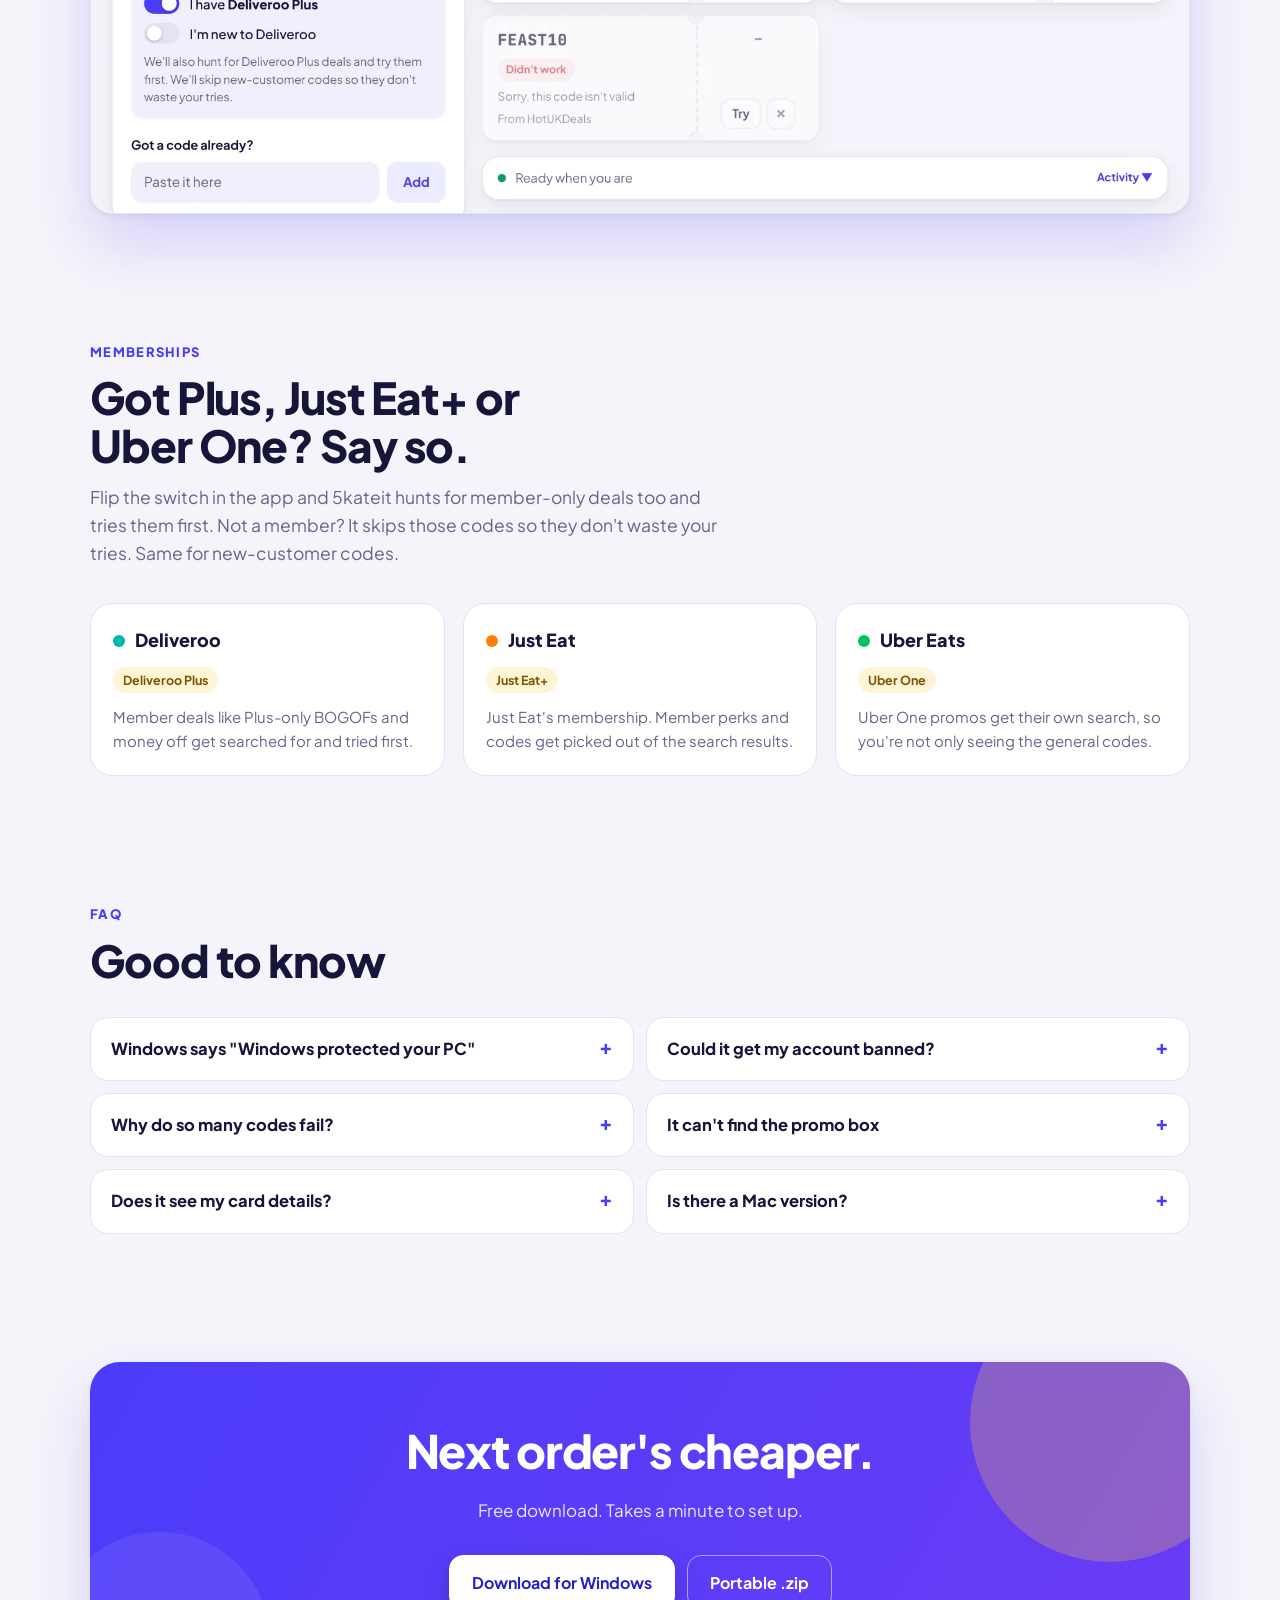
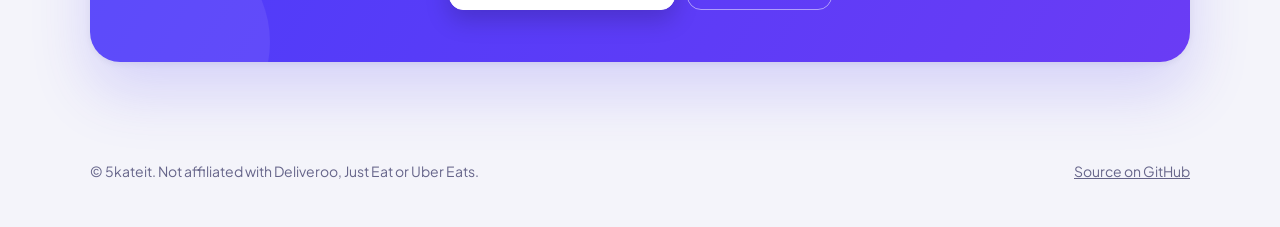
==== commit 5821f7a2: "Rebrand 5kateit with its own identity and redesign the app New brand: ultramarine and sunny yellow, " ====
--- a/site/index.html
+++ b/site/index.html
@@ -4,186 +4,263 @@
 <meta charset="UTF-8">
 <meta name="viewport" content="width=device-width, initial-scale=1.0">
 <title>5kateit</title>
-<meta name="description" content="5kateit: free Windows app that finds Deliveroo, Just Eat and Uber Eats promo codes and tests them in your basket for you.">
-<meta property="og:title" content="5kateit">
-<meta property="og:description" content="Finds Deliveroo, Just Eat and Uber Eats promo codes and tests them at checkout for you.">
+<meta name="description" content="5kateit finds Deliveroo, Just Eat and Uber Eats promo codes and tries them in your basket for you. Free for Windows.">
+<meta property="og:title" content="5kateit: glide past full price">
+<meta property="og:description" content="Finds Deliveroo, Just Eat and Uber Eats promo codes and tries them at checkout for you.">
 <meta property="og:image" content="apple-touch-icon.png">
+<meta name="theme-color" content="#4B3CFA">
+<link rel="icon" href="logo.svg" type="image/svg+xml">
 <link rel="icon" type="image/png" sizes="32x32" href="favicon-32x32.png">
 <link rel="apple-touch-icon" href="apple-touch-icon.png">
+<link rel="preconnect" href="https://fonts.googleapis.com">
+<link rel="preconnect" href="https://fonts.gstatic.com" crossorigin>
+<link rel="stylesheet" href="https://fonts.googleapis.com/css2?family=Plus+Jakarta+Sans:wght@400..800&family=JetBrains+Mono:wght@700;800&display=swap">
 <style>
-/* 5kable brand tokens, matching 5kable.net */
-:root {
-  --bg:#080810; --bg2:#0d0d18; --card:#10101e; --card2:#14142a; --border:#1e1e35;
-  --teal:#00c9a7; --teal2:#00a87d; --purple:#7c3aed;
-  --text:#e8e8f5; --muted:#7a7aa8; --red:#ff4c6a; --gold:#f0a500;
-  --roo:#2FD6C8; --je:#FF9A3D; --ue:#3DDC8F;
-  color-scheme:dark;
+/* Layout: hero (pitch + gliding coupons), steps, screenshot, apps & memberships, FAQ, download. */
+:root{
+  --bg:#F4F4FA; --surface:#FFFFFF; --surface-2:#F0EFFA; --ink:#17153A; --muted:#66658A; --line:#E4E3F1;
+  --brand:#4B3CFA; --brand-hover:#3A2BE8; --brand-ink:#FFFFFF; --brand-soft:#ECEAFF; --brand-line:#CFCAFF;
+  --sun:#FFC83D; --sun-soft:#FFF5D6; --sun-ink:#7A5400;
+  --good:#0F9A63; --good-soft:#DEF5EA; --bad:#D93F45; --bad-soft:#FDEBEC;
+  --roo:#00B8A9; --je:#FF8000; --ue:#06C167;
+  --shadow:0 1px 2px rgba(23,21,58,.05),0 10px 30px rgba(23,21,58,.07);
+  --shadow-lg:0 2px 6px rgba(23,21,58,.06),0 30px 60px rgba(75,60,250,.18);
+  --f:"Plus Jakarta Sans","Segoe UI",system-ui,-apple-system,sans-serif;
+  --mono:"JetBrains Mono",Consolas,ui-monospace,monospace;
 }
-* { box-sizing:border-box; margin:0; padding:0; }
-body { background:var(--bg); color:var(--text); font-family:'Segoe UI',Arial,sans-serif; line-height:1.6; overflow-x:hidden; }
-body::before {
-  content:''; position:fixed; inset:0; pointer-events:none; z-index:0;
-  background:
-    radial-gradient(ellipse 70% 55% at 8% 18%, rgba(0,201,167,0.09) 0%, transparent 60%),
-    radial-gradient(ellipse 55% 45% at 92% 8%, rgba(124,58,237,0.09) 0%, transparent 55%),
-    radial-gradient(ellipse 45% 38% at 50% 85%, rgba(0,168,125,0.06) 0%, transparent 58%);
+@media (prefers-color-scheme: dark){:root:not([data-theme="light"]){
+  --bg:#0E0D1F; --surface:#17162E; --surface-2:#201F3D; --ink:#F1F0FF; --muted:#A3A2C7; --line:#2B2A4A;
+  --brand:#7C70FF; --brand-hover:#9289FF; --brand-ink:#0E0D1F; --brand-soft:#262357; --brand-line:#3F3A85;
+  --sun:#FFD45E; --sun-soft:#3A3115; --sun-ink:#FFD45E;
+  --good:#3DD68C; --good-soft:#123527; --bad:#FF6B6E; --bad-soft:#3A1A22;
+  --shadow:0 1px 2px rgba(0,0,0,.3),0 10px 30px rgba(0,0,0,.3);
+  --shadow-lg:0 2px 6px rgba(0,0,0,.3),0 30px 60px rgba(124,112,255,.2);
+  color-scheme:dark}}
+:root[data-theme="dark"]{
+  --bg:#0E0D1F; --surface:#17162E; --surface-2:#201F3D; --ink:#F1F0FF; --muted:#A3A2C7; --line:#2B2A4A;
+  --brand:#7C70FF; --brand-hover:#9289FF; --brand-ink:#0E0D1F; --brand-soft:#262357; --brand-line:#3F3A85;
+  --sun:#FFD45E; --sun-soft:#3A3115; --sun-ink:#FFD45E;
+  --good:#3DD68C; --good-soft:#123527; --bad:#FF6B6E; --bad-soft:#3A1A22;
+  --shadow:0 1px 2px rgba(0,0,0,.3),0 10px 30px rgba(0,0,0,.3);
+  --shadow-lg:0 2px 6px rgba(0,0,0,.3),0 30px 60px rgba(124,112,255,.2);
+  color-scheme:dark}
+
+*{box-sizing:border-box}
+html{scroll-behavior:smooth}
+body{margin:0;background:var(--bg);color:var(--ink);font:16px/1.6 var(--f);-webkit-font-smoothing:antialiased}
+h1,h2,h3,p{margin:0}
+h1,h2,h3{text-wrap:balance;letter-spacing:-.025em}
+a{color:inherit}
+:focus-visible{outline:3px solid var(--brand-line);outline-offset:3px;border-radius:8px}
+.wrap{max-width:1140px;margin:0 auto;padding-inline:20px}
+
+/* nav */
+.nav{position:sticky;top:env(safe-area-inset-top,0px);z-index:20;background:color-mix(in srgb,var(--bg) 82%,transparent);backdrop-filter:blur(14px);border-bottom:1px solid transparent}
+.nav .wrap{display:flex;align-items:center;justify-content:space-between;gap:16px;padding-block:14px}
+.brand{display:flex;align-items:center;gap:10px;text-decoration:none}
+.brand img{width:36px;height:36px;border-radius:10px;box-shadow:0 6px 16px rgba(75,60,250,.3)}
+.brand b{font-size:20px;font-weight:800;letter-spacing:-.03em}
+.nav-links{display:flex;align-items:center;gap:22px;font-size:14.5px;font-weight:600}
+.nav-links a{text-decoration:none;color:var(--muted)}
+.nav-links a:hover{color:var(--ink)}
+@media (max-width:640px){.nav-links a.hide-sm{display:none}}
+
+/* buttons */
+.btn{display:inline-flex;align-items:center;justify-content:center;gap:10px;font-weight:700;font-size:16px;padding:14px 22px;border-radius:14px;text-decoration:none;border:1px solid var(--line);background:var(--surface);color:var(--ink);transition:transform .15s,box-shadow .15s,background .15s}
+.btn:hover{transform:translateY(-1px)}
+.btn.primary{background:var(--brand);border-color:var(--brand);color:var(--brand-ink);box-shadow:0 10px 24px rgba(75,60,250,.3)}
+.btn.primary:hover{background:var(--brand-hover);box-shadow:0 14px 30px rgba(75,60,250,.36)}
+.btn.sm{padding:9px 15px;font-size:14px;border-radius:11px}
+.btn svg{width:18px;height:18px;flex:none}
+
+/* hero */
+.hero{display:grid;grid-template-columns:1.05fr .95fr;gap:56px;align-items:center;padding-block:56px 72px}
+@media (max-width:900px){.hero{grid-template-columns:1fr;gap:44px;padding-block:32px 56px}}
+.pill-row{display:flex;gap:8px;flex-wrap:wrap;margin-bottom:22px}
+.pill{display:inline-flex;align-items:center;gap:7px;font-size:13.5px;font-weight:650;background:var(--surface);border:1px solid var(--line);padding:6px 12px;border-radius:999px;color:var(--muted)}
+.dot{width:9px;height:9px;border-radius:50%}
+.hero h1{font-size:clamp(42px,6.4vw,70px);font-weight:800;line-height:1.02;letter-spacing:-.045em}
+.hero h1 .hl{position:relative;white-space:nowrap;z-index:0}
+.hero h1 .hl::after{content:"";position:absolute;left:-4px;right:-6px;bottom:.08em;height:.32em;background:var(--sun);border-radius:6px;z-index:-1;transform:skewX(-12deg)}
+.lede{font-size:19px;color:var(--muted);max-width:33em;margin-top:20px}
+.cta{display:flex;gap:12px;flex-wrap:wrap;margin-top:30px}
+.fine{font-size:13.5px;color:var(--muted);margin-top:14px}
+
+/* gliding coupons */
+.stage{position:relative;min-height:400px;display:flex;flex-direction:column;justify-content:center;gap:14px}
+.stage::before{content:"";position:absolute;inset:6% 4% 6% 10%;border-radius:40px;background:radial-gradient(closest-side,var(--brand-soft),transparent);z-index:0}
+.ticket{position:relative;z-index:1;display:grid;grid-template-columns:1fr 120px;background:var(--surface);border:1px solid var(--line);border-radius:18px;box-shadow:var(--shadow);max-width:430px;width:100%}
+.ticket .t-main{padding:16px 18px;display:flex;flex-direction:column;gap:6px;min-width:0}
+.ticket code{font:800 19px var(--mono);letter-spacing:.03em}
+.ticket .t-side{border-left:2px dashed var(--line);display:grid;place-items:center;font-weight:800;font-size:20px;font-variant-numeric:tabular-nums}
+.ticket::before,.ticket::after{content:"";position:absolute;right:111px;width:16px;height:16px;border-radius:50%;background:var(--bg);border:1px solid var(--line)}
+.ticket::before{top:-9px;clip-path:inset(50% 0 0 0)} .ticket::after{bottom:-9px;clip-path:inset(0 0 50% 0)}
+.chip{align-self:flex-start;font-size:12px;font-weight:700;padding:3px 10px;border-radius:999px}
+.chip.no{background:var(--bad-soft);color:var(--bad)} .chip.yes{background:var(--good-soft);color:var(--good)} .chip.plus{background:var(--sun-soft);color:var(--sun-ink)}
+.ticket.miss{opacity:.6;transform:translateX(-30px) rotate(-2deg)}
+.ticket.miss .t-side{color:var(--muted)}
+.ticket.miss:nth-child(2){transform:translateX(10px) rotate(1.5deg)}
+.ticket.win{border-color:var(--brand);box-shadow:var(--shadow-lg);transform:translateX(40px);margin-top:6px}
+.ticket.win .t-side{color:var(--good);font-size:24px}
+.ticket.win .badge{position:absolute;top:-14px;left:18px;background:var(--brand);color:var(--brand-ink);font-size:12px;font-weight:800;padding:4px 11px;border-radius:999px;box-shadow:0 6px 14px rgba(75,60,250,.3)}
+@media (prefers-reduced-motion:no-preference){
+  .ticket{animation:glide .7s cubic-bezier(.2,.8,.2,1) both}
+  .ticket:nth-child(2){animation-delay:.08s}.ticket:nth-child(3){animation-delay:.16s}.ticket:nth-child(4){animation-delay:.3s}
+  @keyframes glide{from{translate:-40px 0;opacity:0}to{translate:0 0}}
 }
-body::after {
-  content:''; position:fixed; inset:0; pointer-events:none; z-index:0;
-  background-image:linear-gradient(rgba(0,201,167,0.025) 1px, transparent 1px), linear-gradient(90deg, rgba(0,201,167,0.025) 1px, transparent 1px);
-  background-size:48px 48px;
-  mask-image:radial-gradient(ellipse 110% 110% at 50% 50%, black 20%, transparent 100%);
-}
-.grad { background:linear-gradient(135deg,#00c9a7,#7c3aed); -webkit-background-clip:text; background-clip:text; -webkit-text-fill-color:transparent; }
-
-nav { display:flex; align-items:center; justify-content:space-between; gap:16px; padding:14px 40px; border-bottom:1px solid var(--border); position:sticky; top:0; z-index:100; background:rgba(8,8,16,0.92); backdrop-filter:blur(20px); }
-.nav-logo { display:flex; align-items:center; gap:10px; color:var(--text); font-size:17px; font-weight:700; letter-spacing:0.5px; text-decoration:none; }
-.nav-logo img { width:38px; height:38px; object-fit:contain; }
-.nav-links { display:flex; gap:20px; align-items:center; }
-.nav-links a { color:var(--muted); text-decoration:none; font-size:13px; font-weight:500; transition:color .2s; }
-.nav-links a:hover { color:var(--text); }
-
-.btn { display:inline-flex; align-items:center; gap:10px; padding:13px 30px; border-radius:10px; font-size:15px; font-weight:700; text-decoration:none; transition:all .2s; }
-.btn-primary { background:linear-gradient(135deg,#00c9a7,#00a87d); color:#080810; }
-.btn-primary:hover { transform:translateY(-2px); box-shadow:0 12px 32px rgba(0,201,167,0.35); }
-.btn-outline { background:transparent; border:1px solid rgba(0,201,167,0.4); color:var(--teal); }
-.btn-outline:hover { background:var(--teal); color:#080810; }
-a:focus-visible { outline:2px solid var(--teal); outline-offset:3px; }
-
-.hero { display:grid; grid-template-columns:1.15fr .85fr; gap:48px; align-items:center; max-width:1200px; margin:0 auto; padding:90px 40px 70px; position:relative; z-index:1; }
-.hero-badge { display:inline-flex; align-items:center; gap:14px; flex-wrap:wrap; background:rgba(0,201,167,0.08); border:1px solid rgba(0,201,167,0.25); padding:5px 16px; border-radius:20px; font-size:12px; font-weight:600; color:var(--muted); margin-bottom:26px; }
-.hero-badge span { display:inline-flex; align-items:center; gap:6px; }
-.dot { width:8px; height:8px; border-radius:50%; display:inline-block; }
-.hero h1 { font-size:56px; font-weight:800; line-height:1.08; letter-spacing:-1px; margin-bottom:22px; text-wrap:balance; }
-.hero p.lede { font-size:18px; color:var(--muted); max-width:560px; margin-bottom:34px; }
-.hero-btns { display:flex; gap:12px; flex-wrap:wrap; }
-.note { font-size:12px; color:var(--muted); margin-top:14px; }
-
-.receipt { background:linear-gradient(135deg,rgba(0,201,167,0.06),rgba(124,58,237,0.06)); border:1px solid rgba(0,201,167,0.25); border-radius:18px; padding:26px 28px; display:flex; flex-direction:column; gap:10px; font-variant-numeric:tabular-nums; position:relative; }
-.receipt::before, .receipt::after { content:''; position:absolute; top:calc(50% - 14px); width:14px; height:28px; background:var(--bg); border:1px solid rgba(0,201,167,0.25); }
-.receipt::before { left:-1px; border-left:0; border-radius:0 28px 28px 0; }
-.receipt::after { right:-1px; border-right:0; border-radius:28px 0 0 28px; }
-.r-line { display:flex; justify-content:space-between; gap:12px; font-size:15px; }
-.r-line code { font:700 14px Consolas,'Cascadia Mono',monospace; color:var(--text); }
-.ok { color:var(--teal); font-weight:700; } .no { color:var(--red); font-weight:600; }
-.r-rule { border-top:2px dashed rgba(0,201,167,0.25); margin:6px 0; }
-.r-total { font-size:28px; font-weight:800; }
-.r-caption { font-size:12px; color:var(--muted); }
-
-.section { max-width:1200px; margin:0 auto; padding:70px 40px; position:relative; z-index:1; }
-.section-label { color:var(--teal); font-size:11px; font-weight:700; letter-spacing:3px; text-transform:uppercase; margin-bottom:14px; display:block; }
-.section h2 { font-size:38px; font-weight:800; letter-spacing:-0.5px; line-height:1.15; margin-bottom:34px; }
-.steps { display:grid; grid-template-columns:repeat(auto-fit,minmax(240px,1fr)); gap:32px; }
-.step-num { width:52px; height:52px; border-radius:50%; background:linear-gradient(135deg,rgba(0,201,167,0.15),rgba(124,58,237,0.15)); border:1px solid rgba(0,201,167,0.3); display:flex; align-items:center; justify-content:center; font-size:20px; font-weight:800; color:var(--teal); margin-bottom:16px; }
-.step h3 { font-size:17px; font-weight:700; margin-bottom:8px; }
-.step p { font-size:14px; color:var(--muted); }
-.shot { margin-top:44px; border-radius:16px; border:1px solid var(--border); overflow:hidden; box-shadow:0 30px 80px rgba(0,0,0,0.5), 0 0 0 1px rgba(0,201,167,0.08); }
-.shot img { display:block; width:100%; height:auto; }
-
-.faq { display:grid; grid-template-columns:repeat(auto-fit,minmax(320px,1fr)); gap:16px; }
-.faq-item { background:var(--card); border:1px solid var(--border); border-radius:14px; padding:24px; transition:border-color .2s; }
-.faq-item:hover { border-color:rgba(0,201,167,0.3); }
-.faq-item h3 { font-size:16px; font-weight:700; margin-bottom:8px; }
-.faq-item p { font-size:14px; color:var(--muted); }
-.faq-item code { font-family:Consolas,monospace; color:var(--text); }
-
-.download-box { background:linear-gradient(135deg,rgba(0,201,167,0.06),rgba(124,58,237,0.06)); border:1px solid rgba(0,201,167,0.2); border-radius:24px; padding:52px 40px; max-width:720px; margin:0 auto; text-align:center; }
-.download-box h2 { margin-bottom:12px; }
-.download-box p { color:var(--muted); margin-bottom:28px; }
-.download-box .hero-btns { justify-content:center; }
-
-footer { border-top:1px solid var(--border); padding:28px 40px; color:var(--muted); font-size:13px; position:relative; z-index:1; display:flex; justify-content:space-between; gap:16px; flex-wrap:wrap; }
-footer a { color:var(--teal); text-decoration:none; }
-
-@media (max-width:860px) {
-  nav { padding:12px 16px; }
-  .hero { grid-template-columns:1fr; padding:56px 16px 40px; gap:36px; }
-  .hero h1 { font-size:40px; }
-  .section { padding:50px 16px; }
-  .section h2 { font-size:30px; }
-  .download-box { padding:36px 20px; }
-  footer { padding:24px 16px; }
-}
-@media (prefers-reduced-motion:reduce) { * { transition:none !important; } }
+@media (max-width:560px){.ticket.win{transform:none}.ticket.miss,.ticket.miss:nth-child(2){transform:none}.ticket{grid-template-columns:1fr 96px}.ticket::before,.ticket::after{right:87px}}
+
+/* sections */
+section{padding-block:64px}
+.eyebrow{display:block;font-size:13px;font-weight:800;letter-spacing:.1em;text-transform:uppercase;color:var(--brand);margin-bottom:12px}
+.sec-title{font-size:clamp(30px,4.2vw,44px);font-weight:800;line-height:1.08;max-width:18em}
+.sec-lede{color:var(--muted);font-size:17.5px;max-width:36em;margin-top:14px}
+.steps{display:grid;grid-template-columns:repeat(3,minmax(0,1fr));gap:18px;margin-top:36px}
+@media (max-width:820px){.steps{grid-template-columns:1fr}}
+.step{background:var(--surface);border:1px solid var(--line);border-radius:22px;padding:24px;box-shadow:var(--shadow);display:flex;flex-direction:column;gap:10px;min-width:0}
+.step-n{width:40px;height:40px;border-radius:12px;background:var(--brand-soft);color:var(--brand);display:grid;place-items:center;font-weight:800;font-size:17px}
+.step h3{font-size:19px;font-weight:800}
+.step p{color:var(--muted);font-size:15.5px}
+.shot{margin-top:40px;border-radius:22px;overflow:hidden;border:1px solid var(--line);box-shadow:var(--shadow-lg);background:var(--surface)}
+.shot img{display:block;width:100%;height:auto}
+
+.apps{display:grid;grid-template-columns:repeat(3,minmax(0,1fr));gap:18px;margin-top:36px}
+@media (max-width:820px){.apps{grid-template-columns:1fr}}
+.app{background:var(--surface);border:1px solid var(--line);border-radius:22px;padding:22px;display:flex;flex-direction:column;gap:12px;min-width:0}
+.app-head{display:flex;align-items:center;gap:10px;font-weight:800;font-size:18px}
+.app-head .dot{width:12px;height:12px}
+.app p{color:var(--muted);font-size:15px}
+.app .chip{font-size:12.5px}
+
+.faq{display:grid;grid-template-columns:repeat(2,minmax(0,1fr));gap:12px;margin-top:32px}
+@media (max-width:820px){.faq{grid-template-columns:1fr}}
+.faq details{background:var(--surface);border:1px solid var(--line);border-radius:18px;padding:0 20px;min-width:0}
+.faq summary{cursor:pointer;list-style:none;padding:18px 0;font-weight:750;font-size:16.5px;display:flex;justify-content:space-between;gap:12px}
+.faq summary::-webkit-details-marker{display:none}
+.faq summary::after{content:"+";font-weight:800;color:var(--brand);font-size:20px;line-height:1}
+.faq details[open] summary::after{content:"–"}
+.faq details p{color:var(--muted);padding-bottom:18px;font-size:15.5px}
+
+.final{background:linear-gradient(120deg,#4B3CFA 0%,#6A3CF5 100%);color:#fff;border-radius:30px;padding:52px 32px;text-align:center;position:relative;overflow:hidden;box-shadow:var(--shadow-lg)}
+.final::before{content:"";position:absolute;right:-60px;top:-80px;width:280px;height:280px;border-radius:50%;background:rgba(255,200,61,.25)}
+.final::after{content:"";position:absolute;left:-40px;bottom:-90px;width:220px;height:220px;border-radius:50%;background:rgba(255,255,255,.08)}
+.final > *{position:relative;z-index:1}
+.final h2{font-size:clamp(30px,4.6vw,46px);font-weight:800}
+.final p{opacity:.88;margin-top:10px;font-size:17px}
+.final .cta{justify-content:center}
+.final .btn.light{background:#fff;color:#2a1fc4;border-color:#fff;box-shadow:0 10px 24px rgba(0,0,0,.18)}
+.final .btn.outline{background:transparent;color:#fff;border-color:rgba(255,255,255,.5)}
+
+footer{padding-block:34px 44px;color:var(--muted);font-size:14px}
+footer .wrap{display:flex;justify-content:space-between;gap:16px;flex-wrap:wrap}
 </style>
 </head>
 <body>
-<nav>
-  <a class="nav-logo" href="./"><img src="logo.png" alt=""><span class="grad">5kateit</span></a>
-  <div class="nav-links">
-    <a href="#how">How it works</a>
-    <a href="#faq">FAQ</a>
-    <a href="https://github.com/__REPO__">GitHub</a>
-  </div>
-</nav>
-
-<header class="hero">
-  <div>
-    <div class="hero-badge">
-      <span><i class="dot" style="background:var(--roo)"></i>Deliveroo</span>
-      <span><i class="dot" style="background:var(--je)"></i>Just Eat</span>
-      <span><i class="dot" style="background:var(--ue)"></i>Uber Eats</span>
-    </div>
-    <h1>Stop typing dead promo codes into your <span class="grad">basket.</span></h1>
-    <p class="lede">5kateit pulls promo codes from UK deal sites, tries each one in your checkout, and leaves the one that saves the most applied.</p>
-    <div class="hero-btns">
-      <a class="btn btn-primary" href="https://github.com/__REPO__/releases/latest/download/5kateit-Setup.exe">Download for Windows</a>
-      <a class="btn btn-outline" href="https://github.com/__REPO__/releases/latest/download/5kateit-portable.zip">Portable .zip</a>
-    </div>
-    <p class="note">Free. Windows 10 or 11 with Microsoft Edge or Google Chrome. No admin rights needed.</p>
-  </div>
-  <div class="receipt" aria-label="Example test run">
-    <div class="r-line"><span>Basket total</span><span>£24.48</span></div>
-    <div class="r-rule"></div>
-    <div class="r-line"><code>FEAST10</code><span class="no">Not valid</span></div>
-    <div class="r-line"><code>EATS2025</code><span class="no">Expired</span></div>
-    <div class="r-line"><code>SAVE4NOW</code><span class="ok">−£4.00</span></div>
-    <div class="r-line"><code>TREAT6</code><span class="ok">−£6.00</span></div>
-    <div class="r-rule"></div>
-    <div class="r-line"><span>Applied <code>TREAT6</code></span><span class="r-total grad">£18.48</span></div>
-    <p class="r-caption">Example run, not real codes.</p>
+
+<header class="nav">
+  <div class="wrap">
+    <a class="brand" href="./"><img src="logo.svg" alt="" width="36" height="36"><b>5kateit</b></a>
+    <nav class="nav-links">
+      <a class="hide-sm" href="#how">How it works</a>
+      <a class="hide-sm" href="#faq">FAQ</a>
+      <a class="btn primary sm" href="https://github.com/__REPO__/releases/latest/download/5kateit-Setup.exe">Download</a>
+    </nav>
   </div>
 </header>
 
-<section class="section" id="how">
-  <span class="section-label">How it works</span>
-  <h2>Three steps, then it does the typing.</h2>
-  <div class="steps">
-    <div class="step"><div class="step-num">1</div><h3>Open the app you're ordering from</h3><p>5kateit opens Deliveroo, Just Eat or Uber Eats in your own Edge or Chrome. Log in once and it stays logged in.</p></div>
-    <div class="step"><div class="step-num">2</div><h3>Find codes</h3><p>It searches HotUKDeals, Latest Deals and Reddit, picks out anything that looks like a code and ranks them by how many places mention them. Tell it if you're a Deliveroo Plus, Just Eat+ or Uber One member and it hunts for member-only deals too.</p></div>
-    <div class="step"><div class="step-num">3</div><h3>Test at checkout</h3><p>With your basket at checkout, it tries each code in the promo box, reads what the site says, and re-applies the best one at the end.</p></div>
+<main>
+  <div class="wrap hero">
+    <div>
+      <div class="pill-row">
+        <span class="pill"><i class="dot" style="background:var(--roo)"></i>Deliveroo</span>
+        <span class="pill"><i class="dot" style="background:var(--je)"></i>Just Eat</span>
+        <span class="pill"><i class="dot" style="background:var(--ue)"></i>Uber Eats</span>
+      </div>
+      <h1>Glide past <span class="hl">full price.</span></h1>
+      <p class="lede">5kateit finds promo codes for your takeaway, tries every one in your basket, and keeps the one that saves you the most. You just hit order.</p>
+      <div class="cta">
+        <a class="btn primary" href="https://github.com/__REPO__/releases/latest/download/5kateit-Setup.exe">
+          <svg viewBox="0 0 24 24" fill="none" stroke="currentColor" stroke-width="2.4" stroke-linecap="round" stroke-linejoin="round" aria-hidden="true"><path d="M12 4v11m0 0-4.5-4.5M12 15l4.5-4.5M5 20h14"/></svg>
+          Download for Windows
+        </a>
+        <a class="btn" href="#how">See how it works</a>
+      </div>
+      <p class="fine">Free · Windows 10 &amp; 11 · No account, no admin rights</p>
+    </div>
+
+    <div class="stage" aria-label="Example: four codes tried, the best one kept">
+      <div class="ticket miss"><div class="t-main"><code>FEAST10</code><span class="chip no">Didn't work</span></div><div class="t-side">–</div></div>
+      <div class="ticket miss"><div class="t-main"><code>EATS2025</code><span class="chip no">Expired</span></div><div class="t-side">–</div></div>
+      <div class="ticket miss"><div class="t-main"><code>SAVE4NOW</code><span class="chip yes">Works</span></div><div class="t-side">−£4.00</div></div>
+      <div class="ticket win"><span class="badge">Best code, applied</span><div class="t-main"><code>PLUSFEAST</code><span class="chip plus">Deliveroo Plus deal</span></div><div class="t-side">−£6.00</div></div>
+    </div>
   </div>
-  <div class="shot"><img src="screenshot.png" alt="5kateit window showing the three steps and a list of codes" width="1180" height="882"></div>
-</section>
-
-<section class="section" id="faq">
-  <span class="section-label">FAQ</span>
-  <h2>Good to know</h2>
-  <div class="faq">
-    <div class="faq-item"><h3>Windows says "Windows protected your PC"</h3><p>That's SmartScreen. It shows for any new app that isn't code-signed. Click <b>More info</b> then <b>Run anyway</b>. The full source is on GitHub if you'd rather check it first.</p></div>
-    <div class="faq-item"><h3>Will it get my account banned?</h3><p>It tests at most 15 codes per run, types at human speed and waits a few seconds between tries. But automated use is against all three apps' terms, so there's always some risk. Use it on your own account at your own risk.</p></div>
-    <div class="faq-item"><h3>Why do so many codes fail?</h3><p>Most codes are one-off, tied to certain accounts, or new-customer only. That's the point: 5kateit finds out in seconds instead of you trying them one by one.</p></div>
-    <div class="faq-item"><h3>It can't find the promo box</h3><p>Sites change their checkout pages. The settings file shown at the bottom of the app lets you point it at the exact box and button, and updates will fix the defaults.</p></div>
-    <div class="faq-item"><h3>I pay for Deliveroo Plus, Just Eat+ or Uber One</h3><p>Switch on the membership toggle for that app. 5kateit then also searches for member deals and tries those first. If you're not a member, member-only codes are skipped so they don't waste your tries.</p></div>
-    <div class="faq-item"><h3>Does it see my card details?</h3><p>No. It only reads the page text to spot the result and the total, and never clicks pay. Your logins, codes and history stay on your PC.</p></div>
-    <div class="faq-item"><h3>Does it work on Mac?</h3><p>Not as a download yet. It's a Python app, so it runs on Mac or Linux from source with <code>python -m tcf</code>.</p></div>
+
+  <section id="how">
+    <div class="wrap">
+      <span class="eyebrow">How it works</span>
+      <h2 class="sec-title">Three taps. It does the typing.</h2>
+      <div class="steps">
+        <div class="step"><span class="step-n">1</span><h3>Open your app</h3><p>5kateit opens Deliveroo, Just Eat or Uber Eats in your own Edge or Chrome. Log in once, fill your basket, head to checkout.</p></div>
+        <div class="step"><span class="step-n">2</span><h3>Find codes</h3><p>It searches HotUKDeals, Latest Deals and Reddit and ranks what it finds. Add a restaurant name for more specific deals.</p></div>
+        <div class="step"><span class="step-n">3</span><h3>Try them all</h3><p>Each code goes into the promo box. 5kateit reads the result, checks the new total, and leaves the best one applied.</p></div>
+      </div>
+      <div class="shot">
+        <picture>
+          <source srcset="screenshot-dark.webp" media="(prefers-color-scheme: dark)">
+          <img src="screenshot-light.webp" alt="The 5kateit app showing a £6 best code, a guided three-step panel and coupon cards" width="1770" height="1200" loading="lazy">
+        </picture>
+      </div>
+    </div>
+  </section>
+
+  <section>
+    <div class="wrap">
+      <span class="eyebrow">Memberships</span>
+      <h2 class="sec-title">Got Plus, Just Eat+ or Uber One? Say so.</h2>
+      <p class="sec-lede">Flip the switch in the app and 5kateit hunts for member-only deals too and tries them first. Not a member? It skips those codes so they don't waste your tries. Same for new-customer codes.</p>
+      <div class="apps">
+        <div class="app"><div class="app-head"><i class="dot" style="background:var(--roo)"></i>Deliveroo</div><span class="chip plus">Deliveroo Plus</span><p>Member deals like Plus-only BOGOFs and money off get searched for and tried first.</p></div>
+        <div class="app"><div class="app-head"><i class="dot" style="background:var(--je)"></i>Just Eat</div><span class="chip plus">Just Eat+</span><p>Just Eat's membership. Member perks and codes get picked out of the search results.</p></div>
+        <div class="app"><div class="app-head"><i class="dot" style="background:var(--ue)"></i>Uber Eats</div><span class="chip plus">Uber One</span><p>Uber One promos get their own search, so you're not only seeing the general codes.</p></div>
+      </div>
+    </div>
+  </section>
+
+  <section id="faq">
+    <div class="wrap">
+      <span class="eyebrow">FAQ</span>
+      <h2 class="sec-title">Good to know</h2>
+      <div class="faq">
+        <details><summary>Windows says "Windows protected your PC"</summary><p>That's SmartScreen. It shows for new apps that aren't code-signed yet. Click <b>More info</b>, then <b>Run anyway</b>. The full source is on GitHub if you'd like to check it first.</p></details>
+        <details><summary>Could it get my account banned?</summary><p>It tries at most 15 codes per run, types at human speed and pauses between tries. Automated use is still against the apps' terms, so there's always some risk. Use it on your own account at your own risk.</p></details>
+        <details><summary>Why do so many codes fail?</summary><p>Most codes are one-offs, tied to certain accounts, or for new customers only. That's the point: 5kateit finds out in seconds instead of you trying them one by one.</p></details>
+        <details><summary>It can't find the promo box</summary><p>Checkout pages change. The settings file shown in the app lets you point it at the right box, and updates fix the defaults. Send the Activity log in an issue on GitHub and it'll get sorted.</p></details>
+        <details><summary>Does it see my card details?</summary><p>No. It only reads the page text to spot the result and the total, and it never presses pay. Your logins, codes and history stay on your PC.</p></details>
+        <details><summary>Is there a Mac version?</summary><p>Not as a download yet. It's a Python app, so it runs on Mac or Linux from source with <code>python -m tcf</code>.</p></details>
+      </div>
+    </div>
+  </section>
+
+  <section>
+    <div class="wrap">
+      <div class="final">
+        <h2>Next order's cheaper.</h2>
+        <p>Free download. Takes a minute to set up.</p>
+        <div class="cta">
+          <a class="btn light" href="https://github.com/__REPO__/releases/latest/download/5kateit-Setup.exe">Download for Windows</a>
+          <a class="btn outline" href="https://github.com/__REPO__/releases/latest/download/5kateit-portable.zip">Portable .zip</a>
+        </div>
+      </div>
+    </div>
+  </section>
+</main>
+
+<footer>
+  <div class="wrap">
+    <span>© 5kateit. Not affiliated with Deliveroo, Just Eat or Uber Eats.</span>
+    <a href="https://github.com/__REPO__">Source on GitHub</a>
   </div>
-</section>
-
-<section class="section">
-  <div class="download-box">
-    <h2>Get <span class="grad">5kateit</span></h2>
-    <p>One installer, no account, no admin rights.</p>
-    <div class="hero-btns">
-      <a class="btn btn-primary" href="https://github.com/__REPO__/releases/latest/download/5kateit-Setup.exe">Download for Windows</a>
-      <a class="btn btn-outline" href="https://github.com/__REPO__/releases/latest">All releases</a>
-    </div>
-  </div>
-</section>
-
-<footer>
-  <span>A <a href="https://5kable.net">5kable</a> project. Not affiliated with Deliveroo, Just Eat or Uber Eats.</span>
-  <span>Codes come from public deal sites and are tested on your own account.</span>
 </footer>
 </body>
 </html>
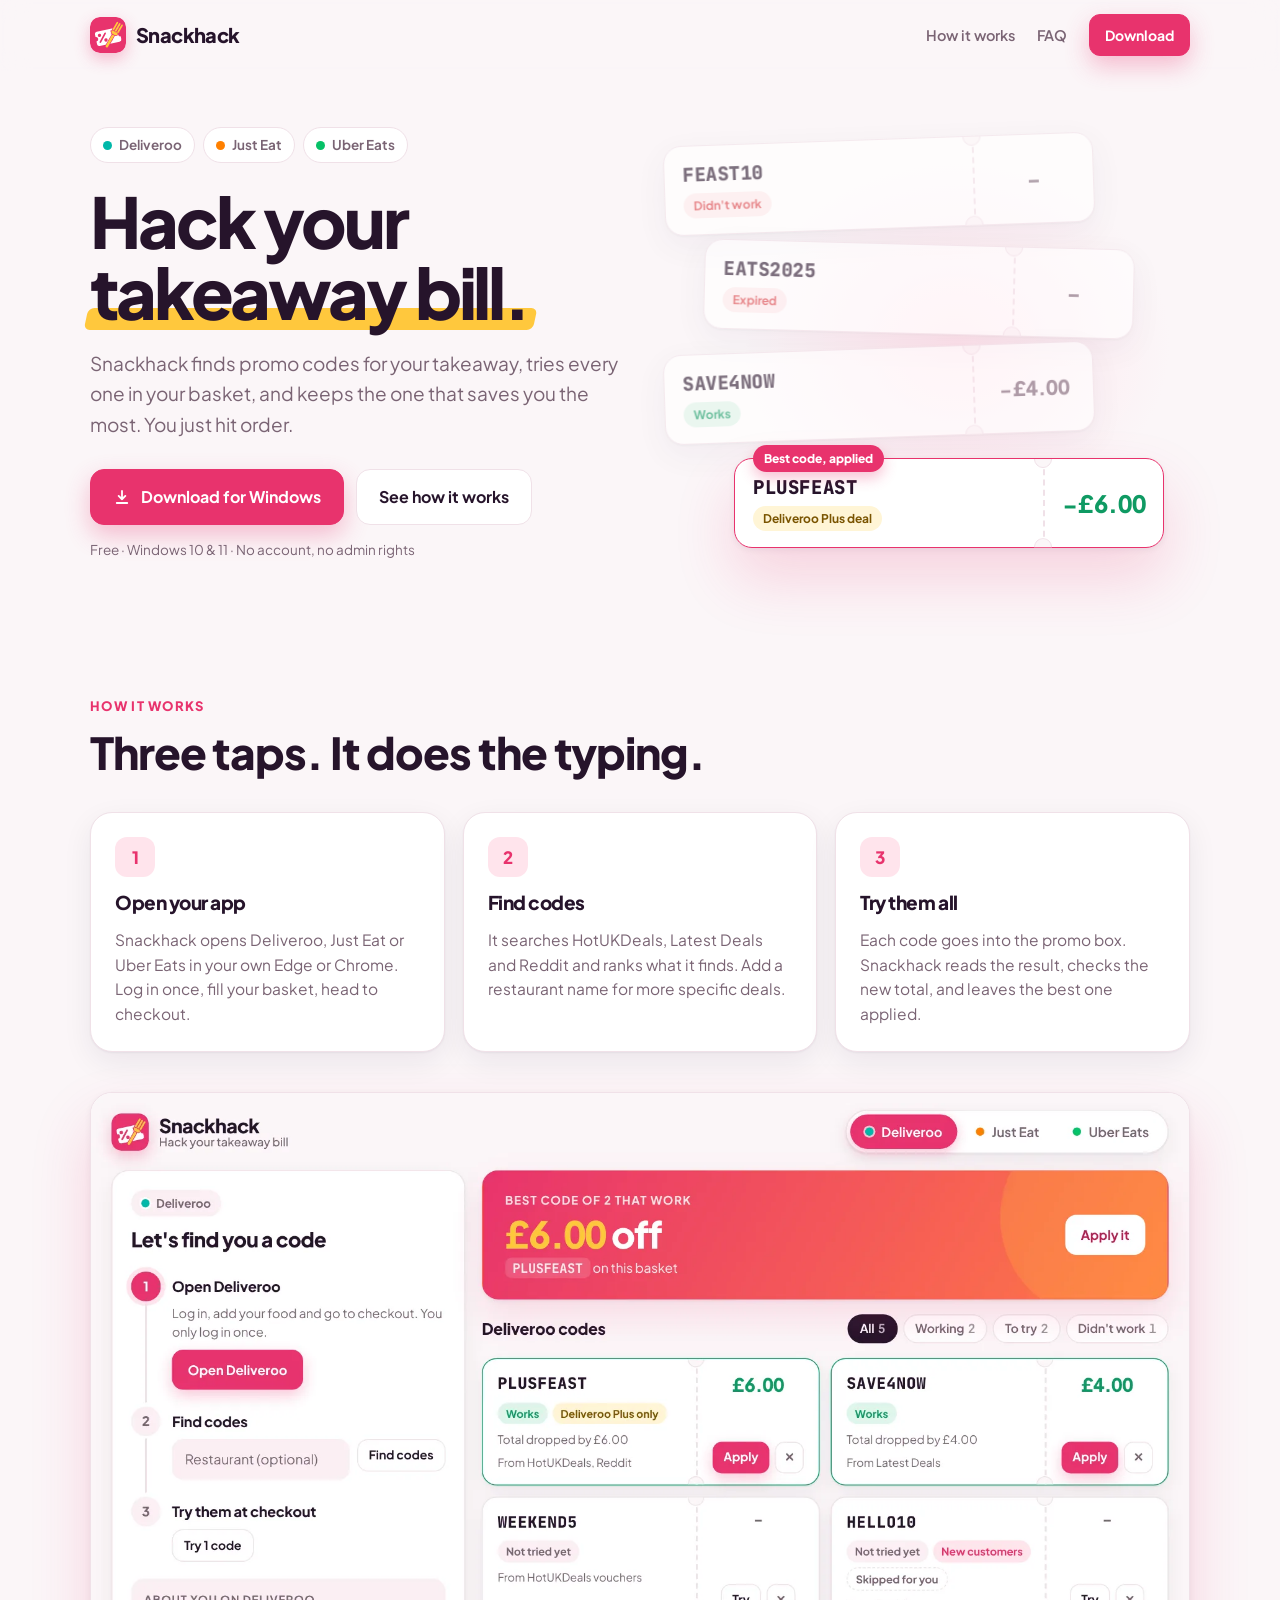
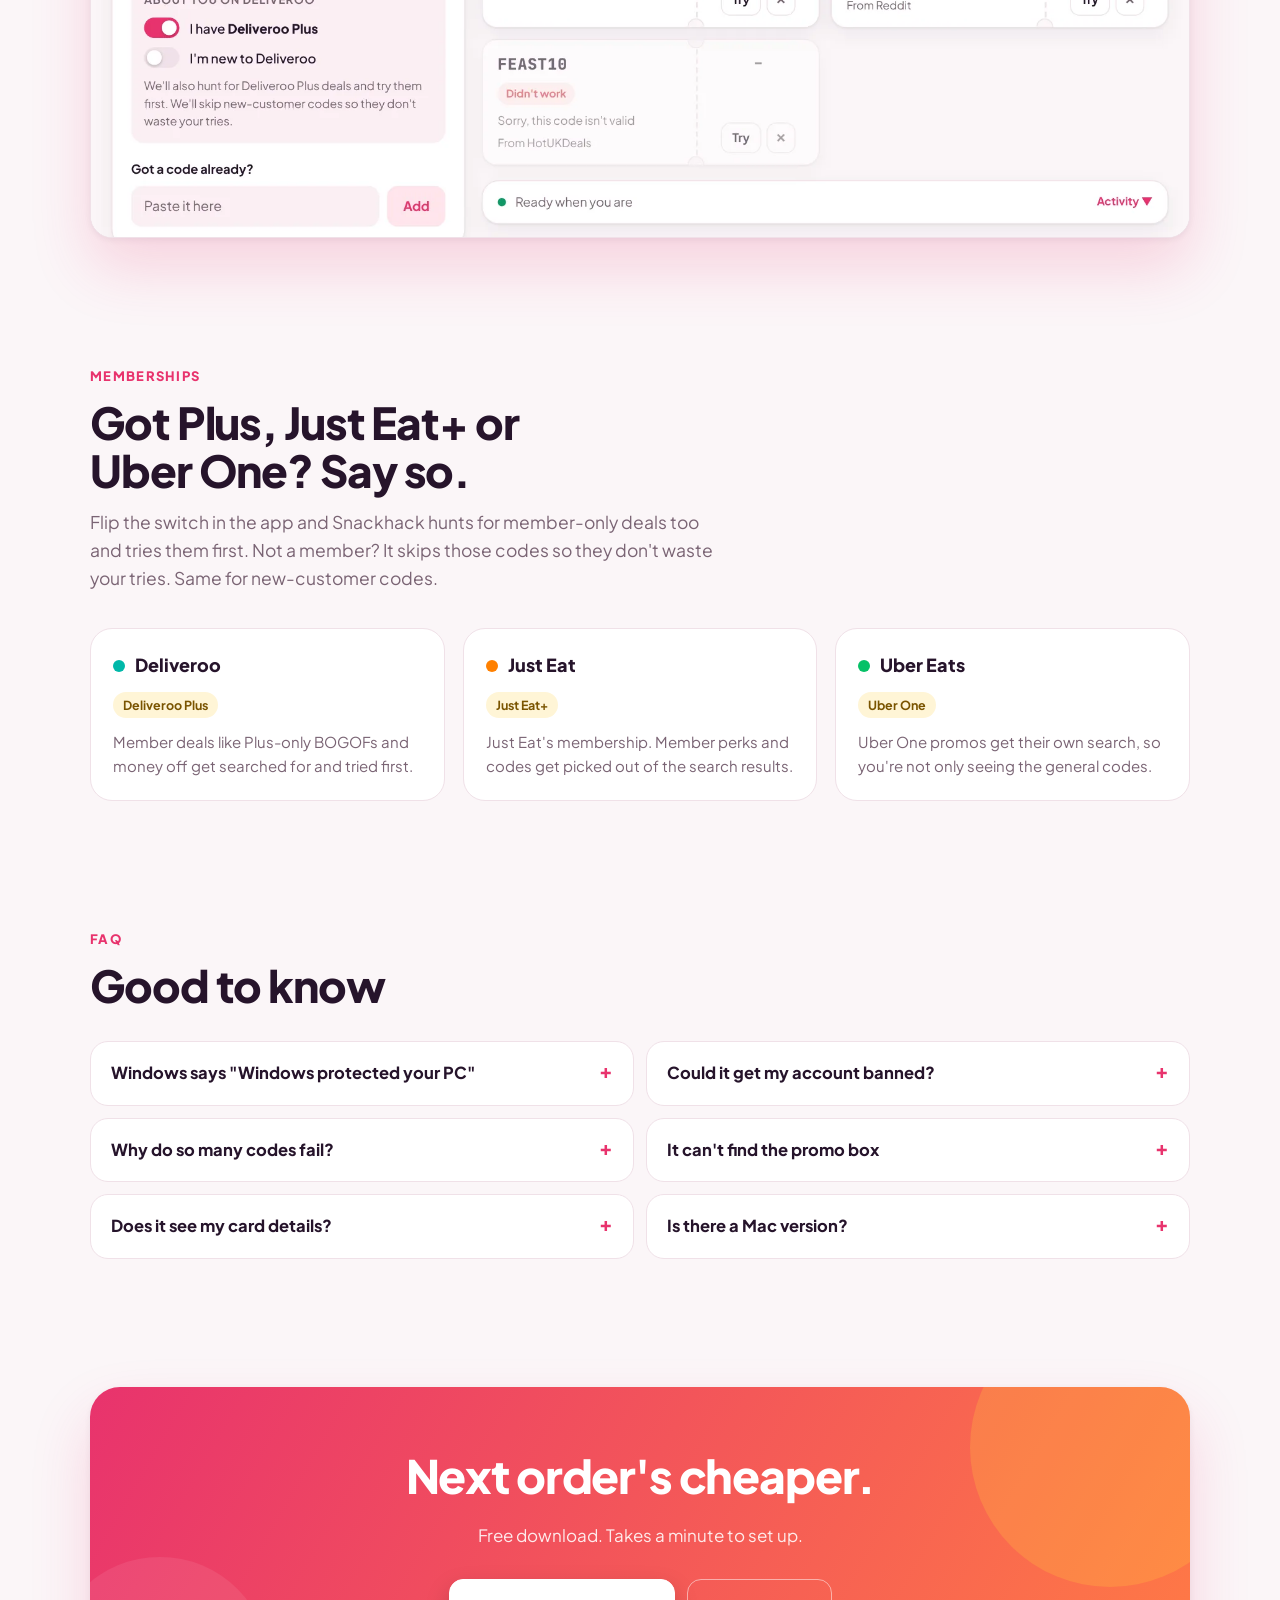
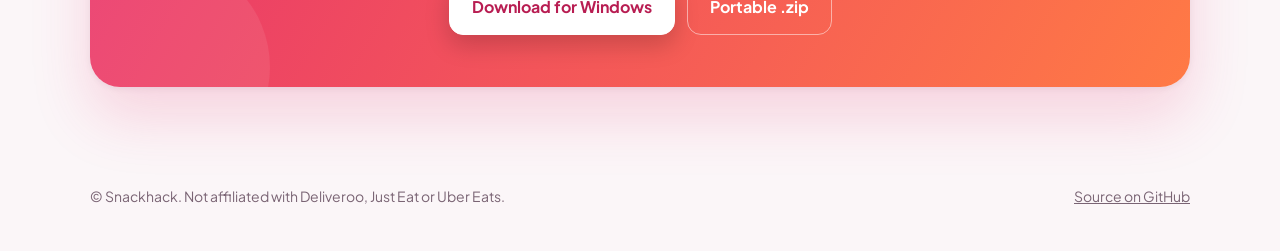
==== commit 365deefb: "Rename to Snackhack with a new logo and colours New name and line ('Hack your takeaway bill'), a for" ====
--- a/site/index.html
+++ b/site/index.html
@@ -3,12 +3,12 @@
 <head>
 <meta charset="UTF-8">
 <meta name="viewport" content="width=device-width, initial-scale=1.0">
-<title>5kateit</title>
-<meta name="description" content="5kateit finds Deliveroo, Just Eat and Uber Eats promo codes and tries them in your basket for you. Free for Windows.">
-<meta property="og:title" content="5kateit: glide past full price">
+<title>Snackhack</title>
+<meta name="description" content="Snackhack finds Deliveroo, Just Eat and Uber Eats promo codes and tries them in your basket for you. Free for Windows.">
+<meta property="og:title" content="Snackhack: hack your takeaway bill">
 <meta property="og:description" content="Finds Deliveroo, Just Eat and Uber Eats promo codes and tries them at checkout for you.">
 <meta property="og:image" content="apple-touch-icon.png">
-<meta name="theme-color" content="#4B3CFA">
+<meta name="theme-color" content="#E8336D">
 <link rel="icon" href="logo.svg" type="image/svg+xml">
 <link rel="icon" type="image/png" sizes="32x32" href="favicon-32x32.png">
 <link rel="apple-touch-icon" href="apple-touch-icon.png">
@@ -18,31 +18,31 @@
 <style>
 /* Layout: hero (pitch + gliding coupons), steps, screenshot, apps & memberships, FAQ, download. */
 :root{
-  --bg:#F4F4FA; --surface:#FFFFFF; --surface-2:#F0EFFA; --ink:#17153A; --muted:#66658A; --line:#E4E3F1;
-  --brand:#4B3CFA; --brand-hover:#3A2BE8; --brand-ink:#FFFFFF; --brand-soft:#ECEAFF; --brand-line:#CFCAFF;
+  --bg:#FBF6F8; --surface:#FFFFFF; --surface-2:#FBF0F4; --ink:#26142B; --muted:#7A6474; --line:#F0E1E8;
+  --brand:#E8336D; --brand-hover:#CC2259; --brand-ink:#FFFFFF; --brand-soft:#FFE4EC; --brand-line:#FFC2D5;
   --sun:#FFC83D; --sun-soft:#FFF5D6; --sun-ink:#7A5400;
   --good:#0F9A63; --good-soft:#DEF5EA; --bad:#D93F45; --bad-soft:#FDEBEC;
   --roo:#00B8A9; --je:#FF8000; --ue:#06C167;
   --shadow:0 1px 2px rgba(23,21,58,.05),0 10px 30px rgba(23,21,58,.07);
-  --shadow-lg:0 2px 6px rgba(23,21,58,.06),0 30px 60px rgba(75,60,250,.18);
+  --shadow-lg:0 2px 6px rgba(23,21,58,.06),0 30px 60px rgba(232,51,109,.18);
   --f:"Plus Jakarta Sans","Segoe UI",system-ui,-apple-system,sans-serif;
   --mono:"JetBrains Mono",Consolas,ui-monospace,monospace;
 }
 @media (prefers-color-scheme: dark){:root:not([data-theme="light"]){
-  --bg:#0E0D1F; --surface:#17162E; --surface-2:#201F3D; --ink:#F1F0FF; --muted:#A3A2C7; --line:#2B2A4A;
-  --brand:#7C70FF; --brand-hover:#9289FF; --brand-ink:#0E0D1F; --brand-soft:#262357; --brand-line:#3F3A85;
+  --bg:#160D17; --surface:#21142A; --surface-2:#2D1C37; --ink:#FFF0F5; --muted:#C7A9BC; --line:#3A2643;
+  --brand:#FF5C8F; --brand-hover:#FF7FA6; --brand-ink:#160D17; --brand-soft:#4A1E33; --brand-line:#7A2E4F;
   --sun:#FFD45E; --sun-soft:#3A3115; --sun-ink:#FFD45E;
   --good:#3DD68C; --good-soft:#123527; --bad:#FF6B6E; --bad-soft:#3A1A22;
   --shadow:0 1px 2px rgba(0,0,0,.3),0 10px 30px rgba(0,0,0,.3);
-  --shadow-lg:0 2px 6px rgba(0,0,0,.3),0 30px 60px rgba(124,112,255,.2);
+  --shadow-lg:0 2px 6px rgba(0,0,0,.3),0 30px 60px rgba(255,92,143,.2);
   color-scheme:dark}}
 :root[data-theme="dark"]{
-  --bg:#0E0D1F; --surface:#17162E; --surface-2:#201F3D; --ink:#F1F0FF; --muted:#A3A2C7; --line:#2B2A4A;
-  --brand:#7C70FF; --brand-hover:#9289FF; --brand-ink:#0E0D1F; --brand-soft:#262357; --brand-line:#3F3A85;
+  --bg:#160D17; --surface:#21142A; --surface-2:#2D1C37; --ink:#FFF0F5; --muted:#C7A9BC; --line:#3A2643;
+  --brand:#FF5C8F; --brand-hover:#FF7FA6; --brand-ink:#160D17; --brand-soft:#4A1E33; --brand-line:#7A2E4F;
   --sun:#FFD45E; --sun-soft:#3A3115; --sun-ink:#FFD45E;
   --good:#3DD68C; --good-soft:#123527; --bad:#FF6B6E; --bad-soft:#3A1A22;
   --shadow:0 1px 2px rgba(0,0,0,.3),0 10px 30px rgba(0,0,0,.3);
-  --shadow-lg:0 2px 6px rgba(0,0,0,.3),0 30px 60px rgba(124,112,255,.2);
+  --shadow-lg:0 2px 6px rgba(0,0,0,.3),0 30px 60px rgba(255,92,143,.2);
   color-scheme:dark}
 
 *{box-sizing:border-box}
@@ -58,7 +58,7 @@
 .nav{position:sticky;top:env(safe-area-inset-top,0px);z-index:20;background:color-mix(in srgb,var(--bg) 82%,transparent);backdrop-filter:blur(14px);border-bottom:1px solid transparent}
 .nav .wrap{display:flex;align-items:center;justify-content:space-between;gap:16px;padding-block:14px}
 .brand{display:flex;align-items:center;gap:10px;text-decoration:none}
-.brand img{width:36px;height:36px;border-radius:10px;box-shadow:0 6px 16px rgba(75,60,250,.3)}
+.brand img{width:36px;height:36px;border-radius:10px;box-shadow:0 6px 16px rgba(232,51,109,.3)}
 .brand b{font-size:20px;font-weight:800;letter-spacing:-.03em}
 .nav-links{display:flex;align-items:center;gap:22px;font-size:14.5px;font-weight:600}
 .nav-links a{text-decoration:none;color:var(--muted)}
@@ -68,8 +68,8 @@
 /* buttons */
 .btn{display:inline-flex;align-items:center;justify-content:center;gap:10px;font-weight:700;font-size:16px;padding:14px 22px;border-radius:14px;text-decoration:none;border:1px solid var(--line);background:var(--surface);color:var(--ink);transition:transform .15s,box-shadow .15s,background .15s}
 .btn:hover{transform:translateY(-1px)}
-.btn.primary{background:var(--brand);border-color:var(--brand);color:var(--brand-ink);box-shadow:0 10px 24px rgba(75,60,250,.3)}
-.btn.primary:hover{background:var(--brand-hover);box-shadow:0 14px 30px rgba(75,60,250,.36)}
+.btn.primary{background:var(--brand);border-color:var(--brand);color:var(--brand-ink);box-shadow:0 10px 24px rgba(232,51,109,.3)}
+.btn.primary:hover{background:var(--brand-hover);box-shadow:0 14px 30px rgba(232,51,109,.36)}
 .btn.sm{padding:9px 15px;font-size:14px;border-radius:11px}
 .btn svg{width:18px;height:18px;flex:none}
 
@@ -102,7 +102,7 @@
 .ticket.miss:nth-child(2){transform:translateX(10px) rotate(1.5deg)}
 .ticket.win{border-color:var(--brand);box-shadow:var(--shadow-lg);transform:translateX(40px);margin-top:6px}
 .ticket.win .t-side{color:var(--good);font-size:24px}
-.ticket.win .badge{position:absolute;top:-14px;left:18px;background:var(--brand);color:var(--brand-ink);font-size:12px;font-weight:800;padding:4px 11px;border-radius:999px;box-shadow:0 6px 14px rgba(75,60,250,.3)}
+.ticket.win .badge{position:absolute;top:-14px;left:18px;background:var(--brand);color:var(--brand-ink);font-size:12px;font-weight:800;padding:4px 11px;border-radius:999px;box-shadow:0 6px 14px rgba(232,51,109,.3)}
 @media (prefers-reduced-motion:no-preference){
   .ticket{animation:glide .7s cubic-bezier(.2,.8,.2,1) both}
   .ticket:nth-child(2){animation-delay:.08s}.ticket:nth-child(3){animation-delay:.16s}.ticket:nth-child(4){animation-delay:.3s}
@@ -141,14 +141,14 @@
 .faq details[open] summary::after{content:"–"}
 .faq details p{color:var(--muted);padding-bottom:18px;font-size:15.5px}
 
-.final{background:linear-gradient(120deg,#4B3CFA 0%,#6A3CF5 100%);color:#fff;border-radius:30px;padding:52px 32px;text-align:center;position:relative;overflow:hidden;box-shadow:var(--shadow-lg)}
+.final{background:linear-gradient(120deg,#E8336D 0%,#FF7A45 100%);color:#fff;border-radius:30px;padding:52px 32px;text-align:center;position:relative;overflow:hidden;box-shadow:var(--shadow-lg)}
 .final::before{content:"";position:absolute;right:-60px;top:-80px;width:280px;height:280px;border-radius:50%;background:rgba(255,200,61,.25)}
 .final::after{content:"";position:absolute;left:-40px;bottom:-90px;width:220px;height:220px;border-radius:50%;background:rgba(255,255,255,.08)}
 .final > *{position:relative;z-index:1}
 .final h2{font-size:clamp(30px,4.6vw,46px);font-weight:800}
 .final p{opacity:.88;margin-top:10px;font-size:17px}
 .final .cta{justify-content:center}
-.final .btn.light{background:#fff;color:#2a1fc4;border-color:#fff;box-shadow:0 10px 24px rgba(0,0,0,.18)}
+.final .btn.light{background:#fff;color:#B81D52;border-color:#fff;box-shadow:0 10px 24px rgba(0,0,0,.18)}
 .final .btn.outline{background:transparent;color:#fff;border-color:rgba(255,255,255,.5)}
 
 footer{padding-block:34px 44px;color:var(--muted);font-size:14px}
@@ -159,11 +159,11 @@
 
 <header class="nav">
   <div class="wrap">
-    <a class="brand" href="./"><img src="logo.svg" alt="" width="36" height="36"><b>5kateit</b></a>
+    <a class="brand" href="./"><img src="logo.svg" alt="" width="36" height="36"><b>Snackhack</b></a>
     <nav class="nav-links">
       <a class="hide-sm" href="#how">How it works</a>
       <a class="hide-sm" href="#faq">FAQ</a>
-      <a class="btn primary sm" href="https://github.com/__REPO__/releases/latest/download/5kateit-Setup.exe">Download</a>
+      <a class="btn primary sm" href="https://github.com/__REPO__/releases/latest/download/Snackhack-Setup.exe">Download</a>
     </nav>
   </div>
 </header>
@@ -176,10 +176,10 @@
         <span class="pill"><i class="dot" style="background:var(--je)"></i>Just Eat</span>
         <span class="pill"><i class="dot" style="background:var(--ue)"></i>Uber Eats</span>
       </div>
-      <h1>Glide past <span class="hl">full price.</span></h1>
-      <p class="lede">5kateit finds promo codes for your takeaway, tries every one in your basket, and keeps the one that saves you the most. You just hit order.</p>
+      <h1>Hack your <span class="hl">takeaway bill.</span></h1>
+      <p class="lede">Snackhack finds promo codes for your takeaway, tries every one in your basket, and keeps the one that saves you the most. You just hit order.</p>
       <div class="cta">
-        <a class="btn primary" href="https://github.com/__REPO__/releases/latest/download/5kateit-Setup.exe">
+        <a class="btn primary" href="https://github.com/__REPO__/releases/latest/download/Snackhack-Setup.exe">
           <svg viewBox="0 0 24 24" fill="none" stroke="currentColor" stroke-width="2.4" stroke-linecap="round" stroke-linejoin="round" aria-hidden="true"><path d="M12 4v11m0 0-4.5-4.5M12 15l4.5-4.5M5 20h14"/></svg>
           Download for Windows
         </a>
@@ -201,14 +201,14 @@
       <span class="eyebrow">How it works</span>
       <h2 class="sec-title">Three taps. It does the typing.</h2>
       <div class="steps">
-        <div class="step"><span class="step-n">1</span><h3>Open your app</h3><p>5kateit opens Deliveroo, Just Eat or Uber Eats in your own Edge or Chrome. Log in once, fill your basket, head to checkout.</p></div>
+        <div class="step"><span class="step-n">1</span><h3>Open your app</h3><p>Snackhack opens Deliveroo, Just Eat or Uber Eats in your own Edge or Chrome. Log in once, fill your basket, head to checkout.</p></div>
         <div class="step"><span class="step-n">2</span><h3>Find codes</h3><p>It searches HotUKDeals, Latest Deals and Reddit and ranks what it finds. Add a restaurant name for more specific deals.</p></div>
-        <div class="step"><span class="step-n">3</span><h3>Try them all</h3><p>Each code goes into the promo box. 5kateit reads the result, checks the new total, and leaves the best one applied.</p></div>
+        <div class="step"><span class="step-n">3</span><h3>Try them all</h3><p>Each code goes into the promo box. Snackhack reads the result, checks the new total, and leaves the best one applied.</p></div>
       </div>
       <div class="shot">
         <picture>
           <source srcset="screenshot-dark.webp" media="(prefers-color-scheme: dark)">
-          <img src="screenshot-light.webp" alt="The 5kateit app showing a £6 best code, a guided three-step panel and coupon cards" width="1770" height="1200" loading="lazy">
+          <img src="screenshot-light.webp" alt="The Snackhack app showing a £6 best code, a guided three-step panel and coupon cards" width="1770" height="1200" loading="lazy">
         </picture>
       </div>
     </div>
@@ -218,7 +218,7 @@
     <div class="wrap">
       <span class="eyebrow">Memberships</span>
       <h2 class="sec-title">Got Plus, Just Eat+ or Uber One? Say so.</h2>
-      <p class="sec-lede">Flip the switch in the app and 5kateit hunts for member-only deals too and tries them first. Not a member? It skips those codes so they don't waste your tries. Same for new-customer codes.</p>
+      <p class="sec-lede">Flip the switch in the app and Snackhack hunts for member-only deals too and tries them first. Not a member? It skips those codes so they don't waste your tries. Same for new-customer codes.</p>
       <div class="apps">
         <div class="app"><div class="app-head"><i class="dot" style="background:var(--roo)"></i>Deliveroo</div><span class="chip plus">Deliveroo Plus</span><p>Member deals like Plus-only BOGOFs and money off get searched for and tried first.</p></div>
         <div class="app"><div class="app-head"><i class="dot" style="background:var(--je)"></i>Just Eat</div><span class="chip plus">Just Eat+</span><p>Just Eat's membership. Member perks and codes get picked out of the search results.</p></div>
@@ -234,7 +234,7 @@
       <div class="faq">
         <details><summary>Windows says "Windows protected your PC"</summary><p>That's SmartScreen. It shows for new apps that aren't code-signed yet. Click <b>More info</b>, then <b>Run anyway</b>. The full source is on GitHub if you'd like to check it first.</p></details>
         <details><summary>Could it get my account banned?</summary><p>It tries at most 15 codes per run, types at human speed and pauses between tries. Automated use is still against the apps' terms, so there's always some risk. Use it on your own account at your own risk.</p></details>
-        <details><summary>Why do so many codes fail?</summary><p>Most codes are one-offs, tied to certain accounts, or for new customers only. That's the point: 5kateit finds out in seconds instead of you trying them one by one.</p></details>
+        <details><summary>Why do so many codes fail?</summary><p>Most codes are one-offs, tied to certain accounts, or for new customers only. That's the point: Snackhack finds out in seconds instead of you trying them one by one.</p></details>
         <details><summary>It can't find the promo box</summary><p>Checkout pages change. The settings file shown in the app lets you point it at the right box, and updates fix the defaults. Send the Activity log in an issue on GitHub and it'll get sorted.</p></details>
         <details><summary>Does it see my card details?</summary><p>No. It only reads the page text to spot the result and the total, and it never presses pay. Your logins, codes and history stay on your PC.</p></details>
         <details><summary>Is there a Mac version?</summary><p>Not as a download yet. It's a Python app, so it runs on Mac or Linux from source with <code>python -m tcf</code>.</p></details>
@@ -248,8 +248,8 @@
         <h2>Next order's cheaper.</h2>
         <p>Free download. Takes a minute to set up.</p>
         <div class="cta">
-          <a class="btn light" href="https://github.com/__REPO__/releases/latest/download/5kateit-Setup.exe">Download for Windows</a>
-          <a class="btn outline" href="https://github.com/__REPO__/releases/latest/download/5kateit-portable.zip">Portable .zip</a>
+          <a class="btn light" href="https://github.com/__REPO__/releases/latest/download/Snackhack-Setup.exe">Download for Windows</a>
+          <a class="btn outline" href="https://github.com/__REPO__/releases/latest/download/Snackhack-portable.zip">Portable .zip</a>
         </div>
       </div>
     </div>
@@ -258,7 +258,7 @@
 
 <footer>
   <div class="wrap">
-    <span>© 5kateit. Not affiliated with Deliveroo, Just Eat or Uber Eats.</span>
+    <span>© Snackhack. Not affiliated with Deliveroo, Just Eat or Uber Eats.</span>
     <a href="https://github.com/__REPO__">Source on GitHub</a>
   </div>
 </footer>
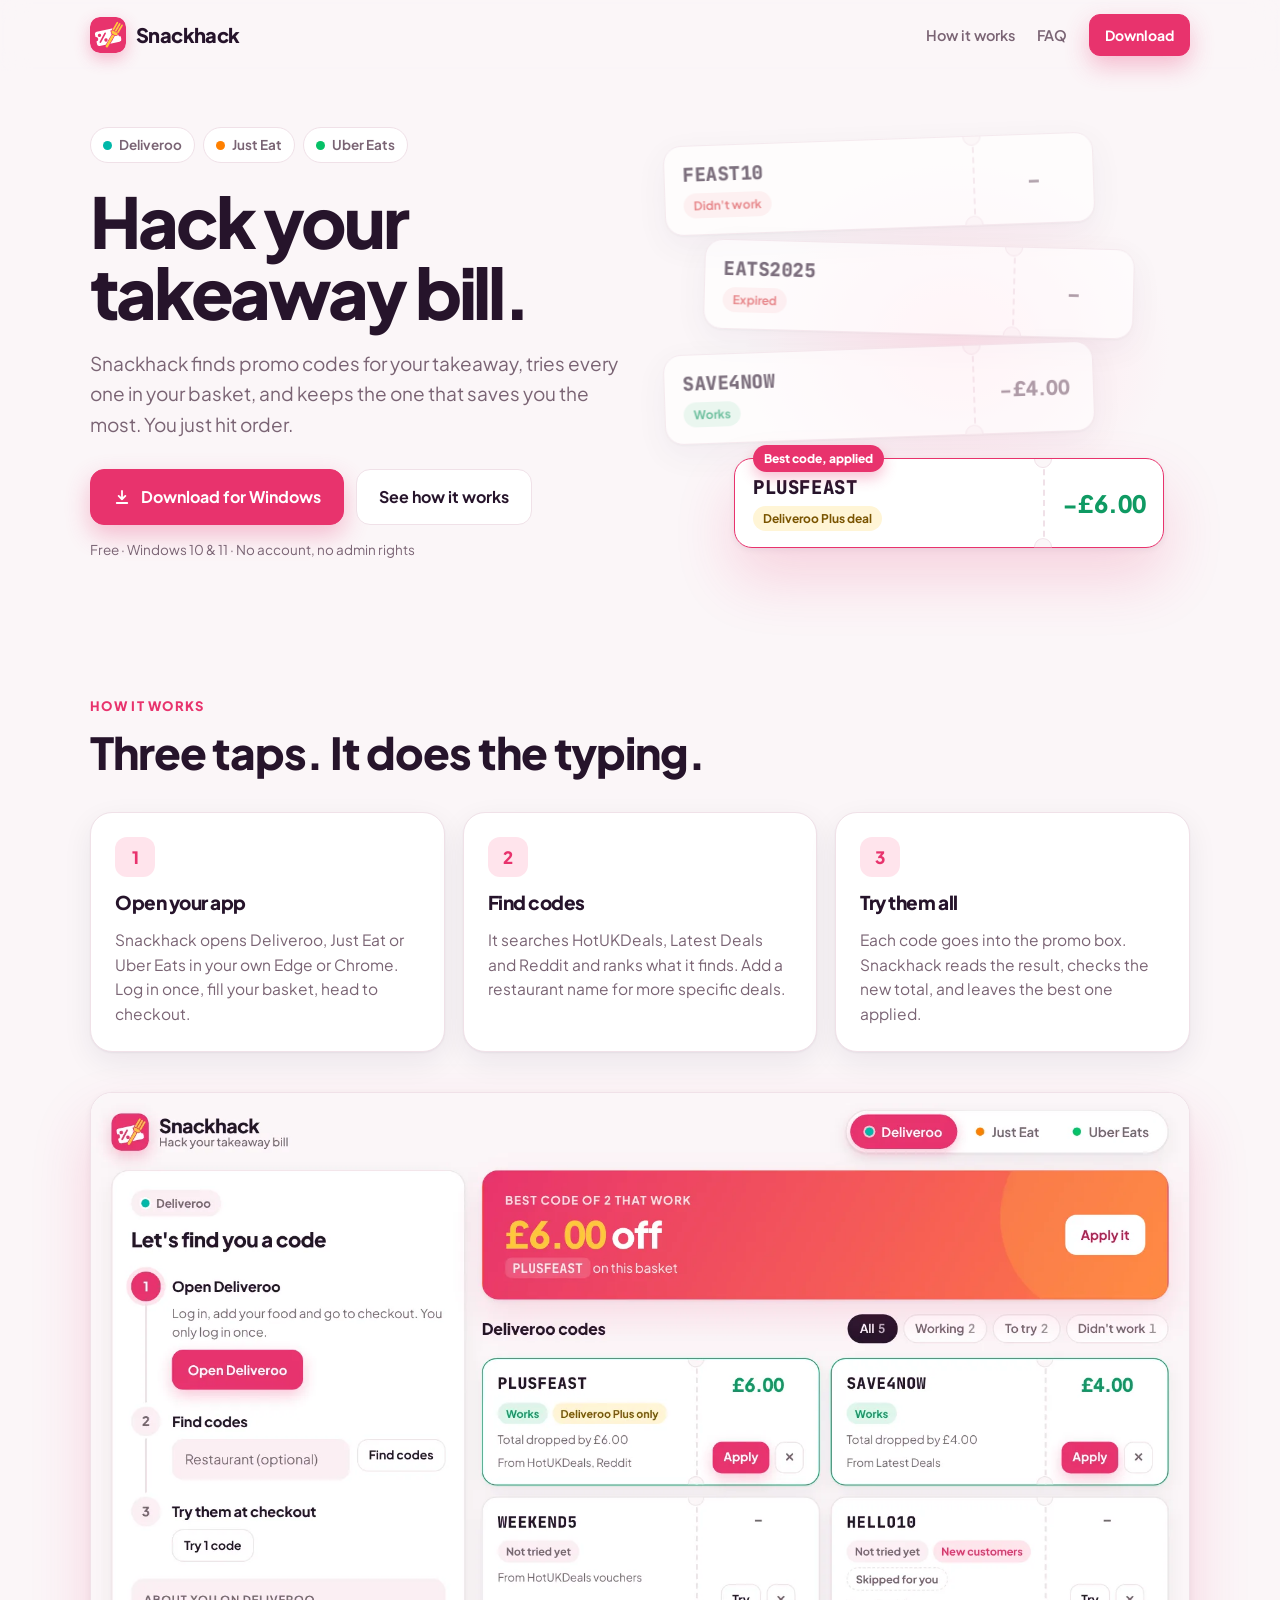
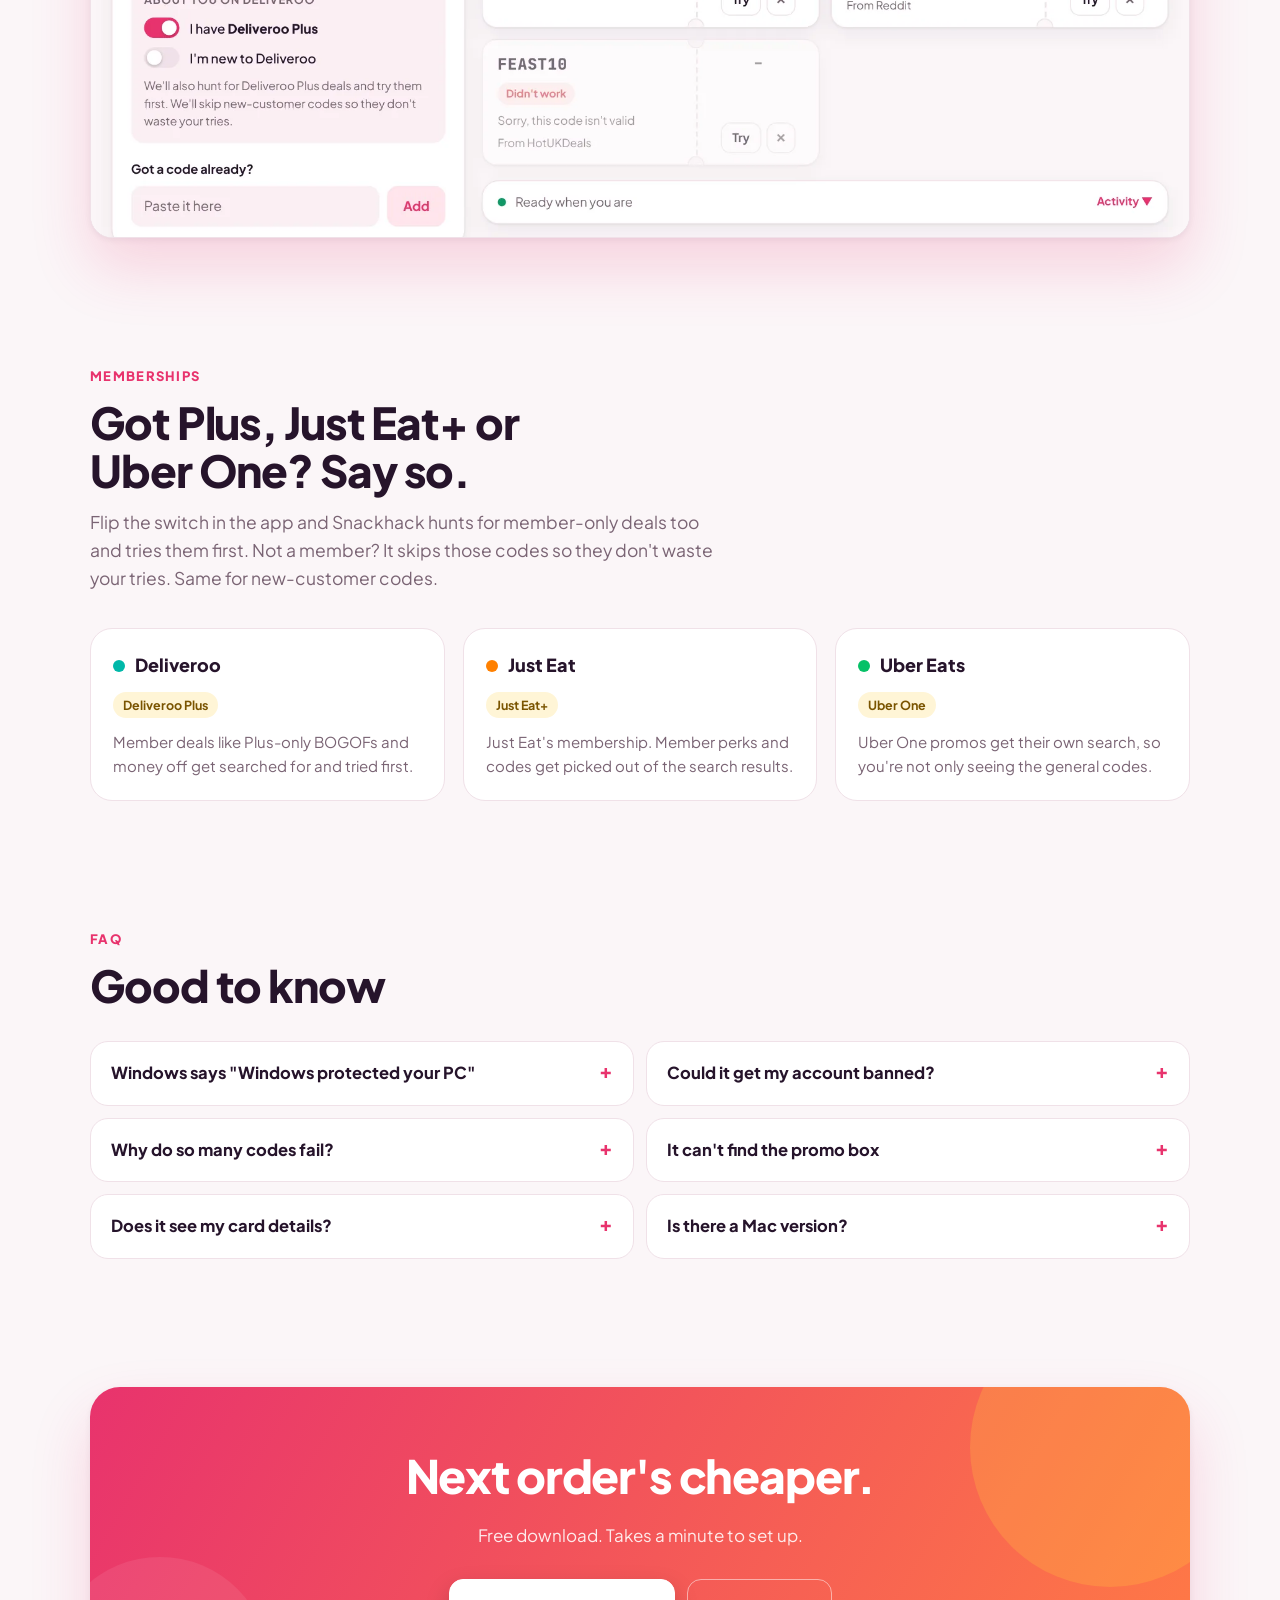
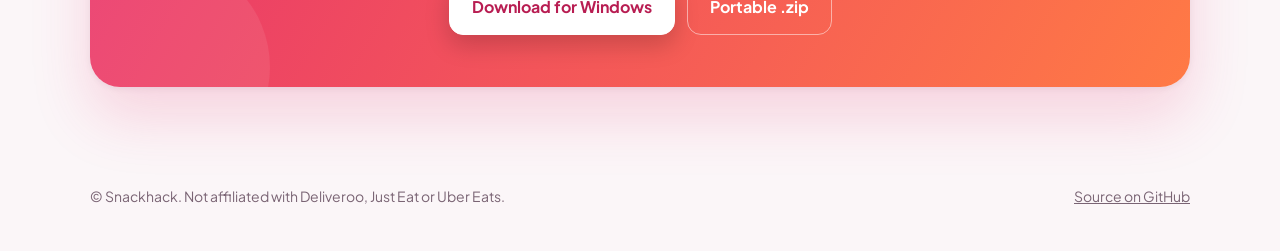
==== commit a947b89d: "Remove the yellow highlight under the site headline Co-Authored-By: Claude Opus 5.5 <noreply@anthrop" ====
--- a/site/index.html
+++ b/site/index.html
@@ -80,8 +80,7 @@
 .pill{display:inline-flex;align-items:center;gap:7px;font-size:13.5px;font-weight:650;background:var(--surface);border:1px solid var(--line);padding:6px 12px;border-radius:999px;color:var(--muted)}
 .dot{width:9px;height:9px;border-radius:50%}
 .hero h1{font-size:clamp(42px,6.4vw,70px);font-weight:800;line-height:1.02;letter-spacing:-.045em}
-.hero h1 .hl{position:relative;white-space:nowrap;z-index:0}
-.hero h1 .hl::after{content:"";position:absolute;left:-4px;right:-6px;bottom:.08em;height:.32em;background:var(--sun);border-radius:6px;z-index:-1;transform:skewX(-12deg)}
+.hero h1 .hl{white-space:nowrap}
 .lede{font-size:19px;color:var(--muted);max-width:33em;margin-top:20px}
 .cta{display:flex;gap:12px;flex-wrap:wrap;margin-top:30px}
 .fine{font-size:13.5px;color:var(--muted);margin-top:14px}
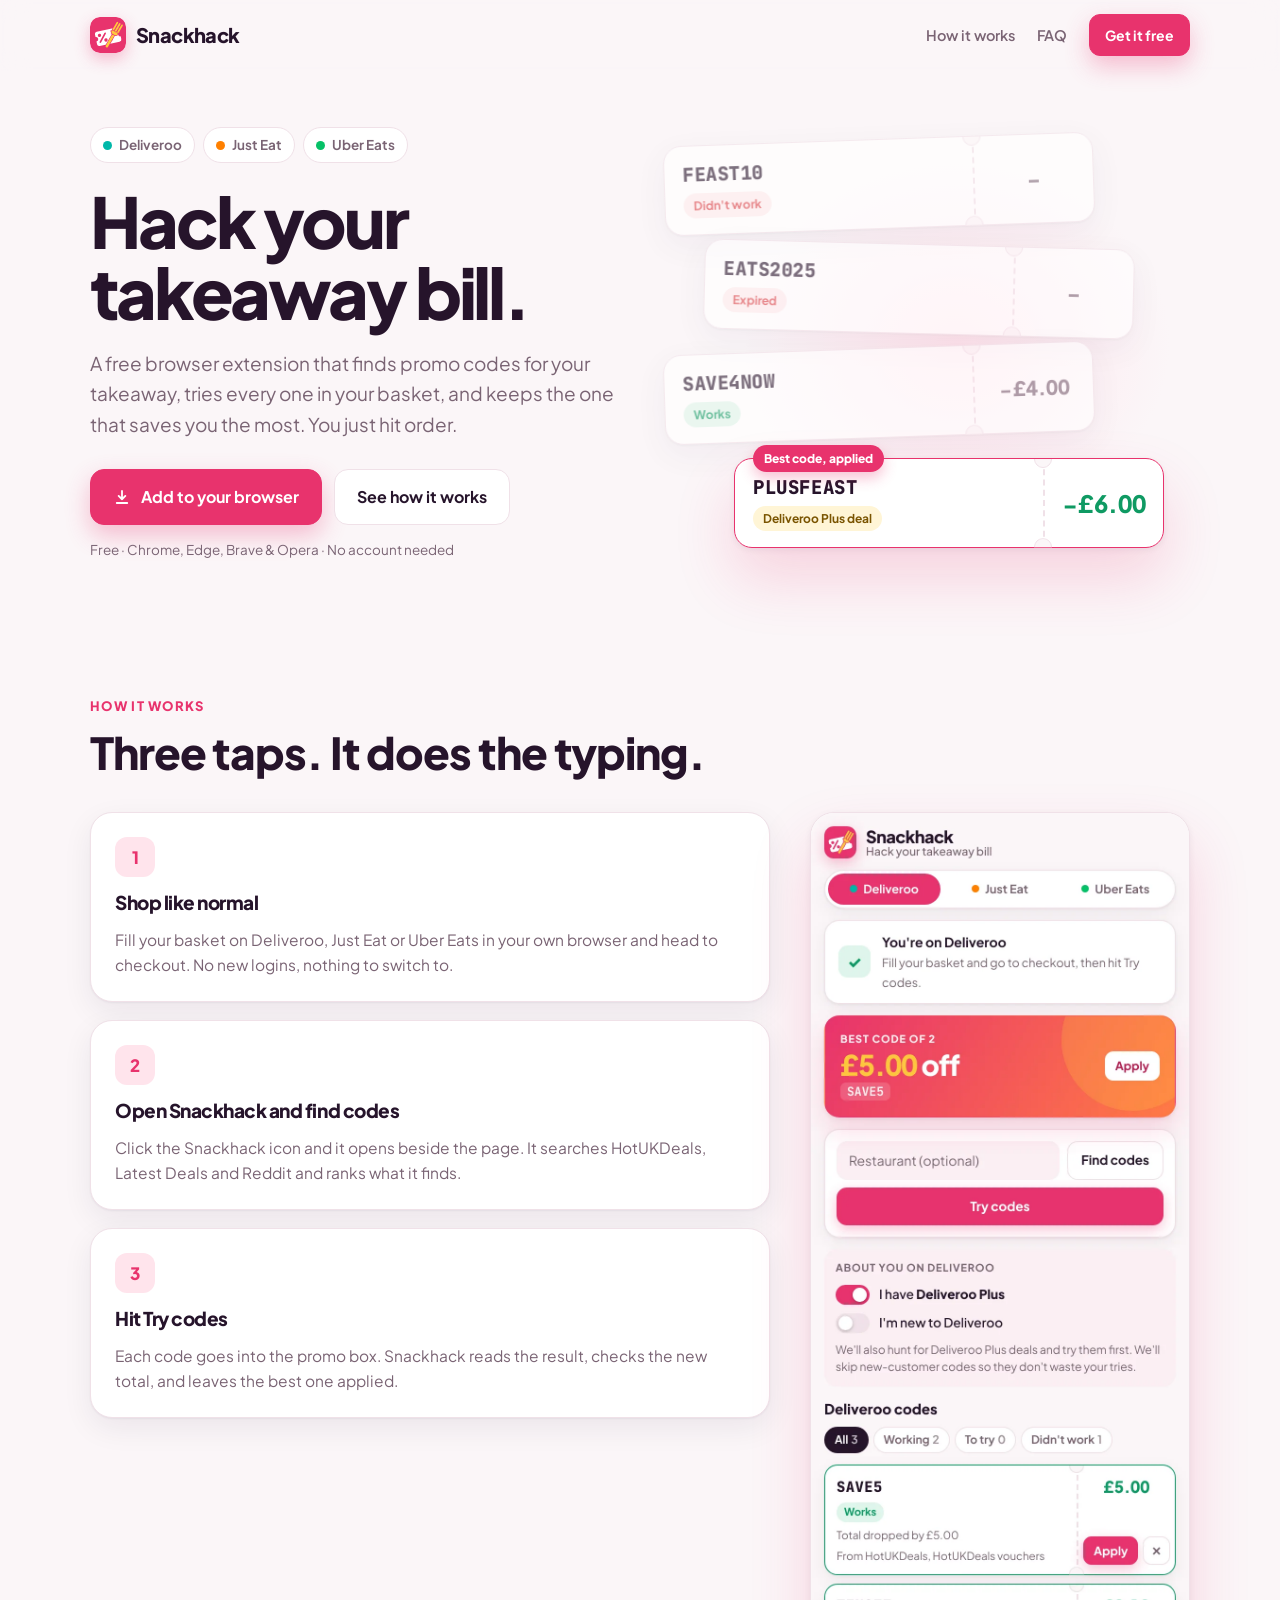
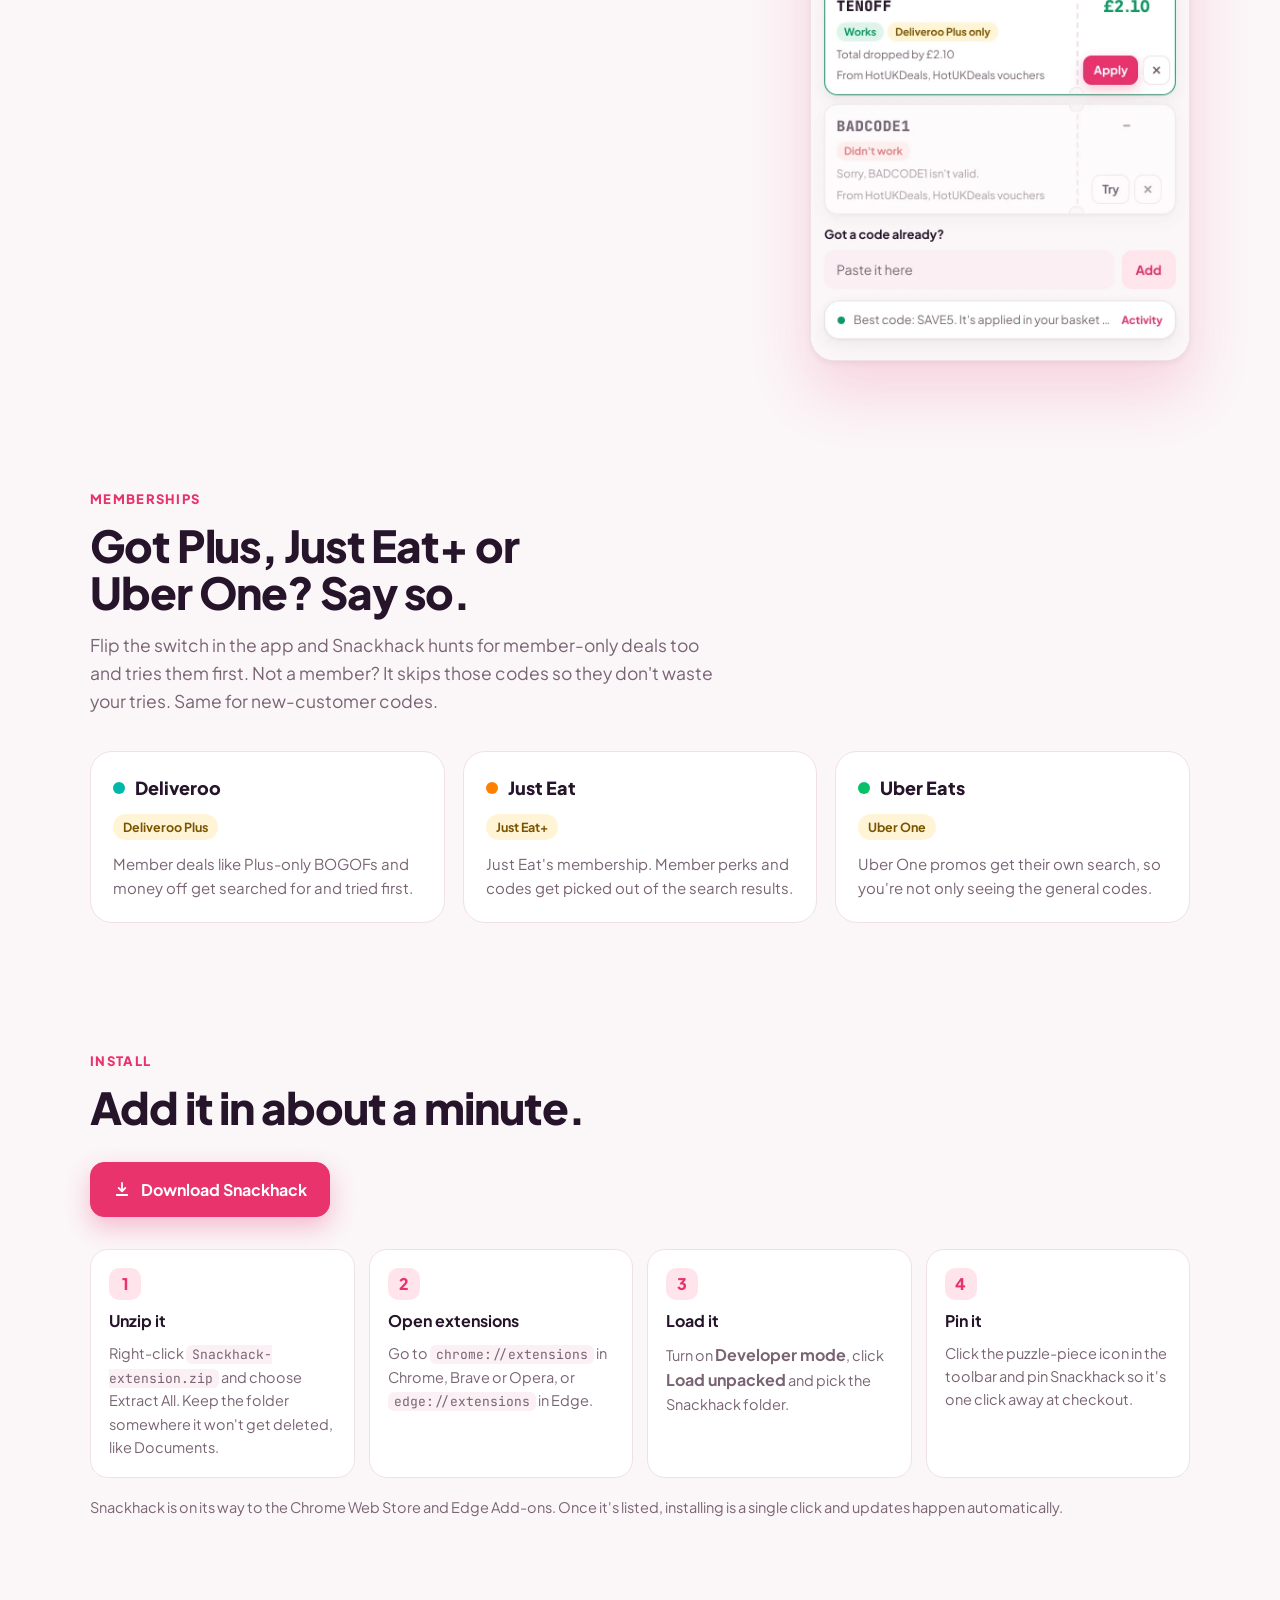
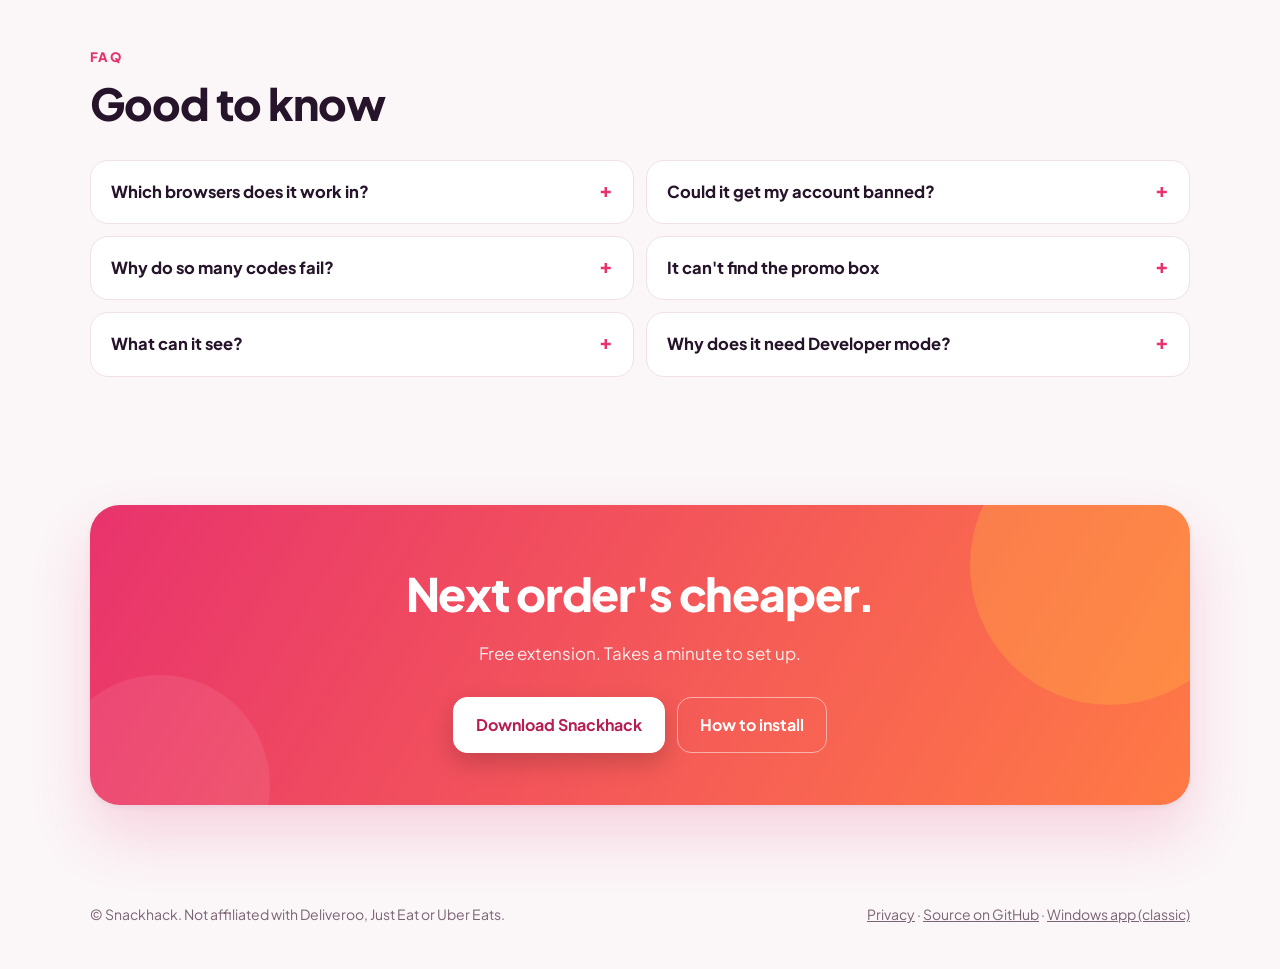
==== commit 47f724a7: "Add Snackhack as a browser extension and make it the main version A Manifest V3 extension with a sid" ====
--- a/site/index.html
+++ b/site/index.html
@@ -4,7 +4,7 @@
 <meta charset="UTF-8">
 <meta name="viewport" content="width=device-width, initial-scale=1.0">
 <title>Snackhack</title>
-<meta name="description" content="Snackhack finds Deliveroo, Just Eat and Uber Eats promo codes and tries them in your basket for you. Free for Windows.">
+<meta name="description" content="Snackhack is a free browser extension that finds Deliveroo, Just Eat and Uber Eats promo codes and tries them in your basket for you.">
 <meta property="og:title" content="Snackhack: hack your takeaway bill">
 <meta property="og:description" content="Finds Deliveroo, Just Eat and Uber Eats promo codes and tries them at checkout for you.">
 <meta property="og:image" content="apple-touch-icon.png">
@@ -16,7 +16,21 @@
 <link rel="preconnect" href="https://fonts.gstatic.com" crossorigin>
 <link rel="stylesheet" href="https://fonts.googleapis.com/css2?family=Plus+Jakarta+Sans:wght@400..800&family=JetBrains+Mono:wght@700;800&display=swap">
 <style>
-/* Layout: hero (pitch + gliding coupons), steps, screenshot, apps & memberships, FAQ, download. */
+/* Layout: hero (pitch + gliding coupons), how it works beside the side panel, memberships, install steps, FAQ, CTA. */
+.how-grid{display:grid;grid-template-columns:minmax(0,1fr) 380px;gap:40px;align-items:start;margin-top:36px}
+@media (max-width:900px){.how-grid{grid-template-columns:1fr}}
+.how-grid .steps{grid-template-columns:1fr;margin-top:0}
+.panel-shot{border-radius:24px;overflow:hidden;border:1px solid var(--line);box-shadow:var(--shadow-lg);max-width:380px;width:100%;justify-self:center;background:var(--surface)}
+.panel-shot img{display:block;width:100%;height:auto}
+.install{display:grid;grid-template-columns:repeat(4,minmax(0,1fr));gap:14px;margin-top:32px;counter-reset:inst;list-style:none;padding:0}
+@media (max-width:900px){.install{grid-template-columns:repeat(2,minmax(0,1fr))}}
+@media (max-width:520px){.install{grid-template-columns:1fr}}
+.install li{background:var(--surface);border:1px solid var(--line);border-radius:18px;padding:18px;display:flex;flex-direction:column;gap:8px;min-width:0}
+.install li::before{counter-increment:inst;content:counter(inst);width:32px;height:32px;border-radius:10px;background:var(--brand-soft);color:var(--brand);display:grid;place-items:center;font-weight:800}
+.install b{font-size:16px}
+.install p{color:var(--muted);font-size:14.5px}
+.install code{font-family:var(--mono);font-size:13px;background:var(--surface-2);padding:1px 6px;border-radius:6px;overflow-wrap:anywhere}
+.note{margin-top:18px;color:var(--muted);font-size:14.5px}
 :root{
   --bg:#FBF6F8; --surface:#FFFFFF; --surface-2:#FBF0F4; --ink:#26142B; --muted:#7A6474; --line:#F0E1E8;
   --brand:#E8336D; --brand-hover:#CC2259; --brand-ink:#FFFFFF; --brand-soft:#FFE4EC; --brand-line:#FFC2D5;
@@ -162,7 +176,7 @@
     <nav class="nav-links">
       <a class="hide-sm" href="#how">How it works</a>
       <a class="hide-sm" href="#faq">FAQ</a>
-      <a class="btn primary sm" href="https://github.com/__REPO__/releases/latest/download/Snackhack-Setup.exe">Download</a>
+      <a class="btn primary sm" href="#install">Get it free</a>
     </nav>
   </div>
 </header>
@@ -176,15 +190,15 @@
         <span class="pill"><i class="dot" style="background:var(--ue)"></i>Uber Eats</span>
       </div>
       <h1>Hack your <span class="hl">takeaway bill.</span></h1>
-      <p class="lede">Snackhack finds promo codes for your takeaway, tries every one in your basket, and keeps the one that saves you the most. You just hit order.</p>
+      <p class="lede">A free browser extension that finds promo codes for your takeaway, tries every one in your basket, and keeps the one that saves you the most. You just hit order.</p>
       <div class="cta">
-        <a class="btn primary" href="https://github.com/__REPO__/releases/latest/download/Snackhack-Setup.exe">
+        <a class="btn primary" href="#install">
           <svg viewBox="0 0 24 24" fill="none" stroke="currentColor" stroke-width="2.4" stroke-linecap="round" stroke-linejoin="round" aria-hidden="true"><path d="M12 4v11m0 0-4.5-4.5M12 15l4.5-4.5M5 20h14"/></svg>
-          Download for Windows
+          Add to your browser
         </a>
         <a class="btn" href="#how">See how it works</a>
       </div>
-      <p class="fine">Free · Windows 10 &amp; 11 · No account, no admin rights</p>
+      <p class="fine">Free · Chrome, Edge, Brave &amp; Opera · No account needed</p>
     </div>
 
     <div class="stage" aria-label="Example: four codes tried, the best one kept">
@@ -199,16 +213,18 @@
     <div class="wrap">
       <span class="eyebrow">How it works</span>
       <h2 class="sec-title">Three taps. It does the typing.</h2>
-      <div class="steps">
-        <div class="step"><span class="step-n">1</span><h3>Open your app</h3><p>Snackhack opens Deliveroo, Just Eat or Uber Eats in your own Edge or Chrome. Log in once, fill your basket, head to checkout.</p></div>
-        <div class="step"><span class="step-n">2</span><h3>Find codes</h3><p>It searches HotUKDeals, Latest Deals and Reddit and ranks what it finds. Add a restaurant name for more specific deals.</p></div>
-        <div class="step"><span class="step-n">3</span><h3>Try them all</h3><p>Each code goes into the promo box. Snackhack reads the result, checks the new total, and leaves the best one applied.</p></div>
-      </div>
-      <div class="shot">
-        <picture>
-          <source srcset="screenshot-dark.webp" media="(prefers-color-scheme: dark)">
-          <img src="screenshot-light.webp" alt="The Snackhack app showing a £6 best code, a guided three-step panel and coupon cards" width="1770" height="1200" loading="lazy">
-        </picture>
+      <div class="how-grid">
+        <div class="steps">
+          <div class="step"><span class="step-n">1</span><h3>Shop like normal</h3><p>Fill your basket on Deliveroo, Just Eat or Uber Eats in your own browser and head to checkout. No new logins, nothing to switch to.</p></div>
+          <div class="step"><span class="step-n">2</span><h3>Open Snackhack and find codes</h3><p>Click the Snackhack icon and it opens beside the page. It searches HotUKDeals, Latest Deals and Reddit and ranks what it finds.</p></div>
+          <div class="step"><span class="step-n">3</span><h3>Hit Try codes</h3><p>Each code goes into the promo box. Snackhack reads the result, checks the new total, and leaves the best one applied.</p></div>
+        </div>
+        <div class="panel-shot">
+          <picture>
+            <source srcset="panel-dark.webp" media="(prefers-color-scheme: dark)">
+            <img src="panel-light.webp" alt="The Snackhack side panel showing £5 off with SAVE5, the Deliveroo Plus switch and coupon cards" width="800" height="2426" loading="lazy">
+          </picture>
+        </div>
       </div>
     </div>
   </section>
@@ -226,17 +242,37 @@
     </div>
   </section>
 
+  <section id="install">
+    <div class="wrap">
+      <span class="eyebrow">Install</span>
+      <h2 class="sec-title">Add it in about a minute.</h2>
+      <div class="cta">
+        <a class="btn primary" href="https://github.com/__REPO__/releases/latest/download/Snackhack-extension.zip">
+          <svg viewBox="0 0 24 24" fill="none" stroke="currentColor" stroke-width="2.4" stroke-linecap="round" stroke-linejoin="round" aria-hidden="true"><path d="M12 4v11m0 0-4.5-4.5M12 15l4.5-4.5M5 20h14"/></svg>
+          Download Snackhack
+        </a>
+      </div>
+      <ol class="install">
+        <li><b>Unzip it</b><p>Right-click <code>Snackhack-extension.zip</code> and choose Extract All. Keep the folder somewhere it won't get deleted, like Documents.</p></li>
+        <li><b>Open extensions</b><p>Go to <code>chrome://extensions</code> in Chrome, Brave or Opera, or <code>edge://extensions</code> in Edge.</p></li>
+        <li><b>Load it</b><p>Turn on <b>Developer mode</b>, click <b>Load unpacked</b> and pick the Snackhack folder.</p></li>
+        <li><b>Pin it</b><p>Click the puzzle-piece icon in the toolbar and pin Snackhack so it's one click away at checkout.</p></li>
+      </ol>
+      <p class="note">Snackhack is on its way to the Chrome Web Store and Edge Add-ons. Once it's listed, installing is a single click and updates happen automatically.</p>
+    </div>
+  </section>
+
   <section id="faq">
     <div class="wrap">
       <span class="eyebrow">FAQ</span>
       <h2 class="sec-title">Good to know</h2>
       <div class="faq">
-        <details><summary>Windows says "Windows protected your PC"</summary><p>That's SmartScreen. It shows for new apps that aren't code-signed yet. Click <b>More info</b>, then <b>Run anyway</b>. The full source is on GitHub if you'd like to check it first.</p></details>
+        <details><summary>Which browsers does it work in?</summary><p>Chrome, Edge, Brave, Opera, Opera GX and Vivaldi. Anything built on Chromium. In Opera it opens as a popup rather than a side panel. Firefox and Safari aren't supported yet.</p></details>
         <details><summary>Could it get my account banned?</summary><p>It tries at most 15 codes per run, types at human speed and pauses between tries. Automated use is still against the apps' terms, so there's always some risk. Use it on your own account at your own risk.</p></details>
         <details><summary>Why do so many codes fail?</summary><p>Most codes are one-offs, tied to certain accounts, or for new customers only. That's the point: Snackhack finds out in seconds instead of you trying them one by one.</p></details>
-        <details><summary>It can't find the promo box</summary><p>Checkout pages change. The settings file shown in the app lets you point it at the right box, and updates fix the defaults. Send the Activity log in an issue on GitHub and it'll get sorted.</p></details>
-        <details><summary>Does it see my card details?</summary><p>No. It only reads the page text to spot the result and the total, and it never presses pay. Your logins, codes and history stay on your PC.</p></details>
-        <details><summary>Is there a Mac version?</summary><p>Not as a download yet. It's a Python app, so it runs on Mac or Linux from source with <code>python -m tcf</code>.</p></details>
+        <details><summary>It can't find the promo box</summary><p>Make sure you're on the checkout page. Checkout pages change now and then, so if it still can't find it, open an issue on GitHub with what the Activity log says and it'll get fixed in an update.</p></details>
+        <details><summary>What can it see?</summary><p>It only runs on Deliveroo, Just Eat and Uber Eats pages, and only when you press a button. It reads the page text to spot the result and the total, and it never presses pay. Your codes and settings stay in your browser. <a href="privacy.html">Privacy</a>.</p></details>
+        <details><summary>Why does it need Developer mode?</summary><p>Only until Snackhack is in the Chrome Web Store and Edge Add-ons. Browsers ask for it when you install an extension from a file. After that it's a normal one-click install.</p></details>
       </div>
     </div>
   </section>
@@ -245,10 +281,10 @@
     <div class="wrap">
       <div class="final">
         <h2>Next order's cheaper.</h2>
-        <p>Free download. Takes a minute to set up.</p>
+        <p>Free extension. Takes a minute to set up.</p>
         <div class="cta">
-          <a class="btn light" href="https://github.com/__REPO__/releases/latest/download/Snackhack-Setup.exe">Download for Windows</a>
-          <a class="btn outline" href="https://github.com/__REPO__/releases/latest/download/Snackhack-portable.zip">Portable .zip</a>
+          <a class="btn light" href="https://github.com/__REPO__/releases/latest/download/Snackhack-extension.zip">Download Snackhack</a>
+          <a class="btn outline" href="#install">How to install</a>
         </div>
       </div>
     </div>
@@ -258,7 +294,7 @@
 <footer>
   <div class="wrap">
     <span>© Snackhack. Not affiliated with Deliveroo, Just Eat or Uber Eats.</span>
-    <a href="https://github.com/__REPO__">Source on GitHub</a>
+    <span><a href="privacy.html">Privacy</a> · <a href="https://github.com/__REPO__">Source on GitHub</a> · <a href="https://github.com/__REPO__/releases/latest/download/Snackhack-Setup.exe">Windows app (classic)</a></span>
   </div>
 </footer>
 </body>
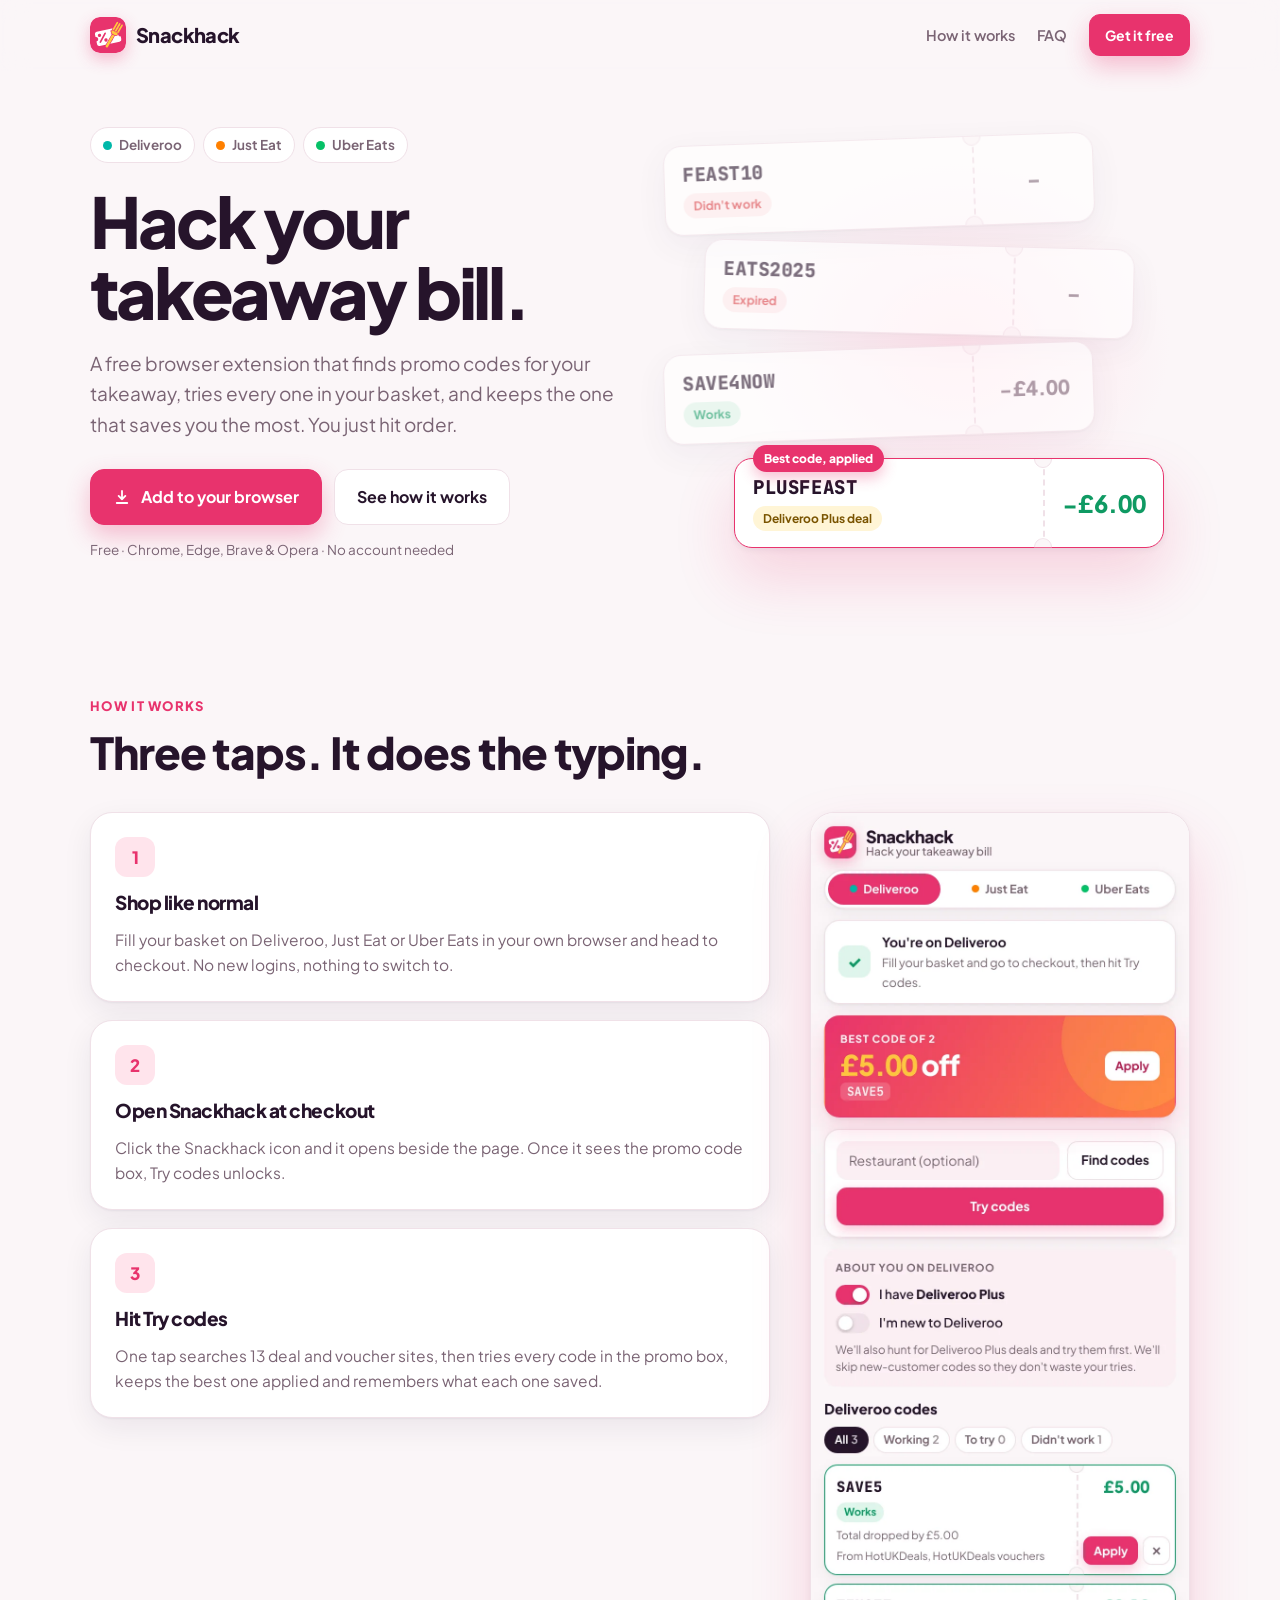
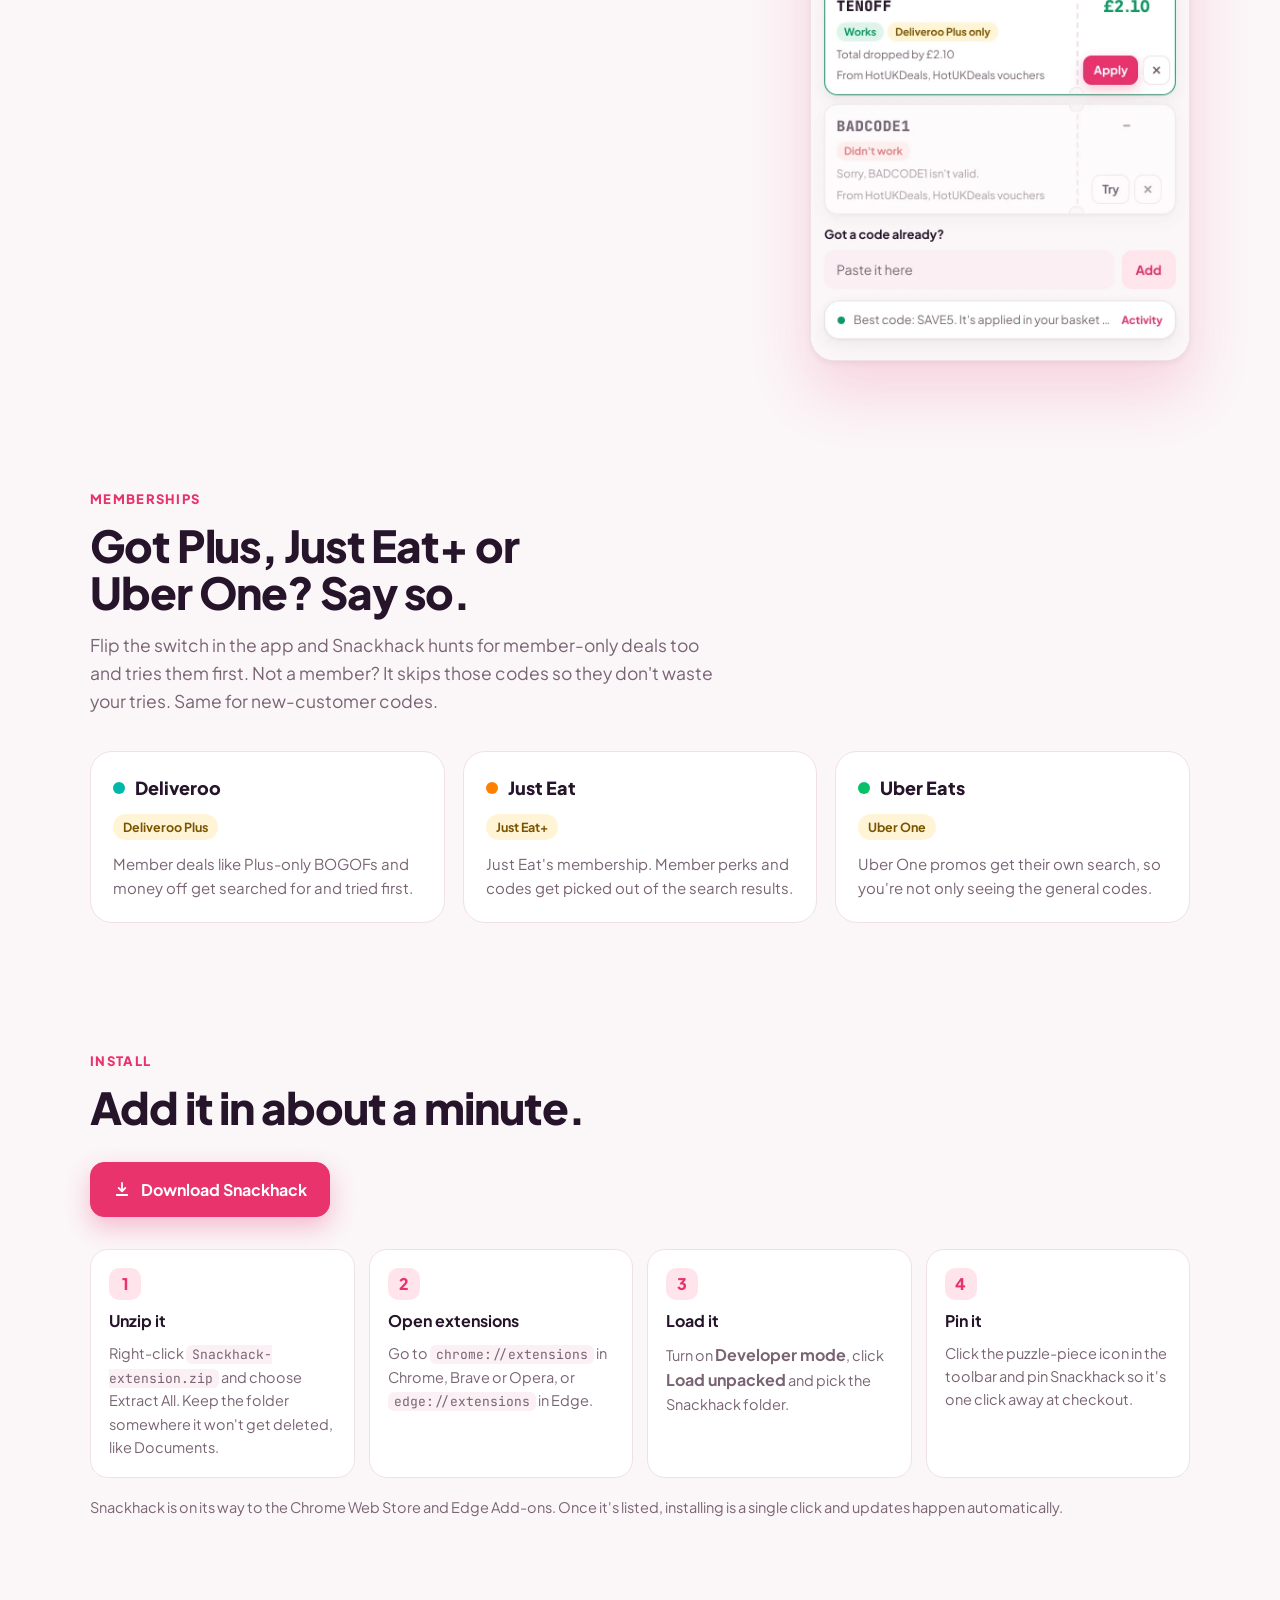
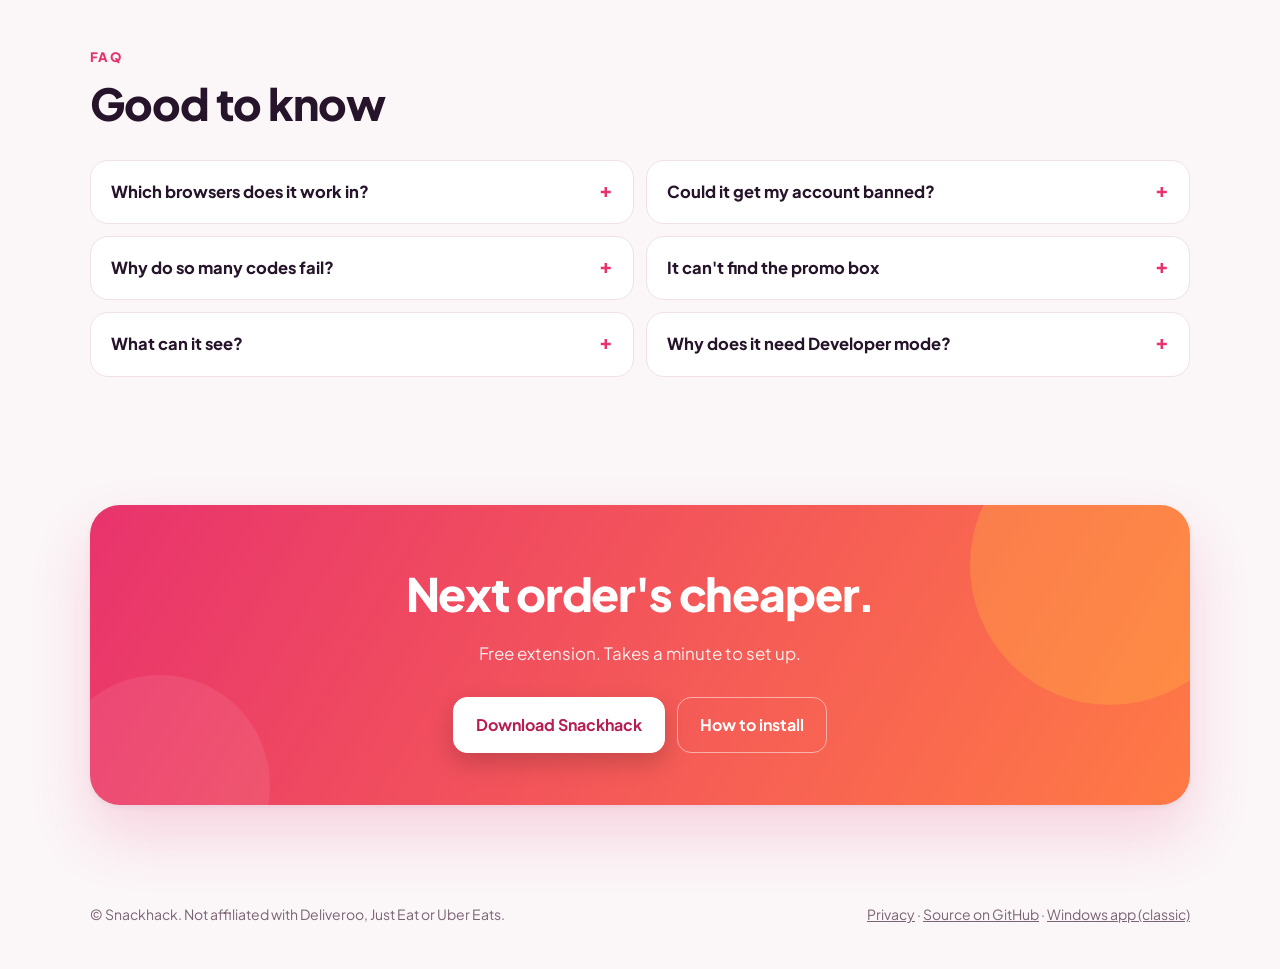
==== commit f0f94e00: "Search 13 sources, unlock Try codes at the promo step, record savings - Sources: adds HotUKDeals mer" ====
--- a/site/index.html
+++ b/site/index.html
@@ -216,8 +216,8 @@
       <div class="how-grid">
         <div class="steps">
           <div class="step"><span class="step-n">1</span><h3>Shop like normal</h3><p>Fill your basket on Deliveroo, Just Eat or Uber Eats in your own browser and head to checkout. No new logins, nothing to switch to.</p></div>
-          <div class="step"><span class="step-n">2</span><h3>Open Snackhack and find codes</h3><p>Click the Snackhack icon and it opens beside the page. It searches HotUKDeals, Latest Deals and Reddit and ranks what it finds.</p></div>
-          <div class="step"><span class="step-n">3</span><h3>Hit Try codes</h3><p>Each code goes into the promo box. Snackhack reads the result, checks the new total, and leaves the best one applied.</p></div>
+          <div class="step"><span class="step-n">2</span><h3>Open Snackhack at checkout</h3><p>Click the Snackhack icon and it opens beside the page. Once it sees the promo code box, Try codes unlocks.</p></div>
+          <div class="step"><span class="step-n">3</span><h3>Hit Try codes</h3><p>One tap searches 13 deal and voucher sites, then tries every code in the promo box, keeps the best one applied and remembers what each one saved.</p></div>
         </div>
         <div class="panel-shot">
           <picture>
